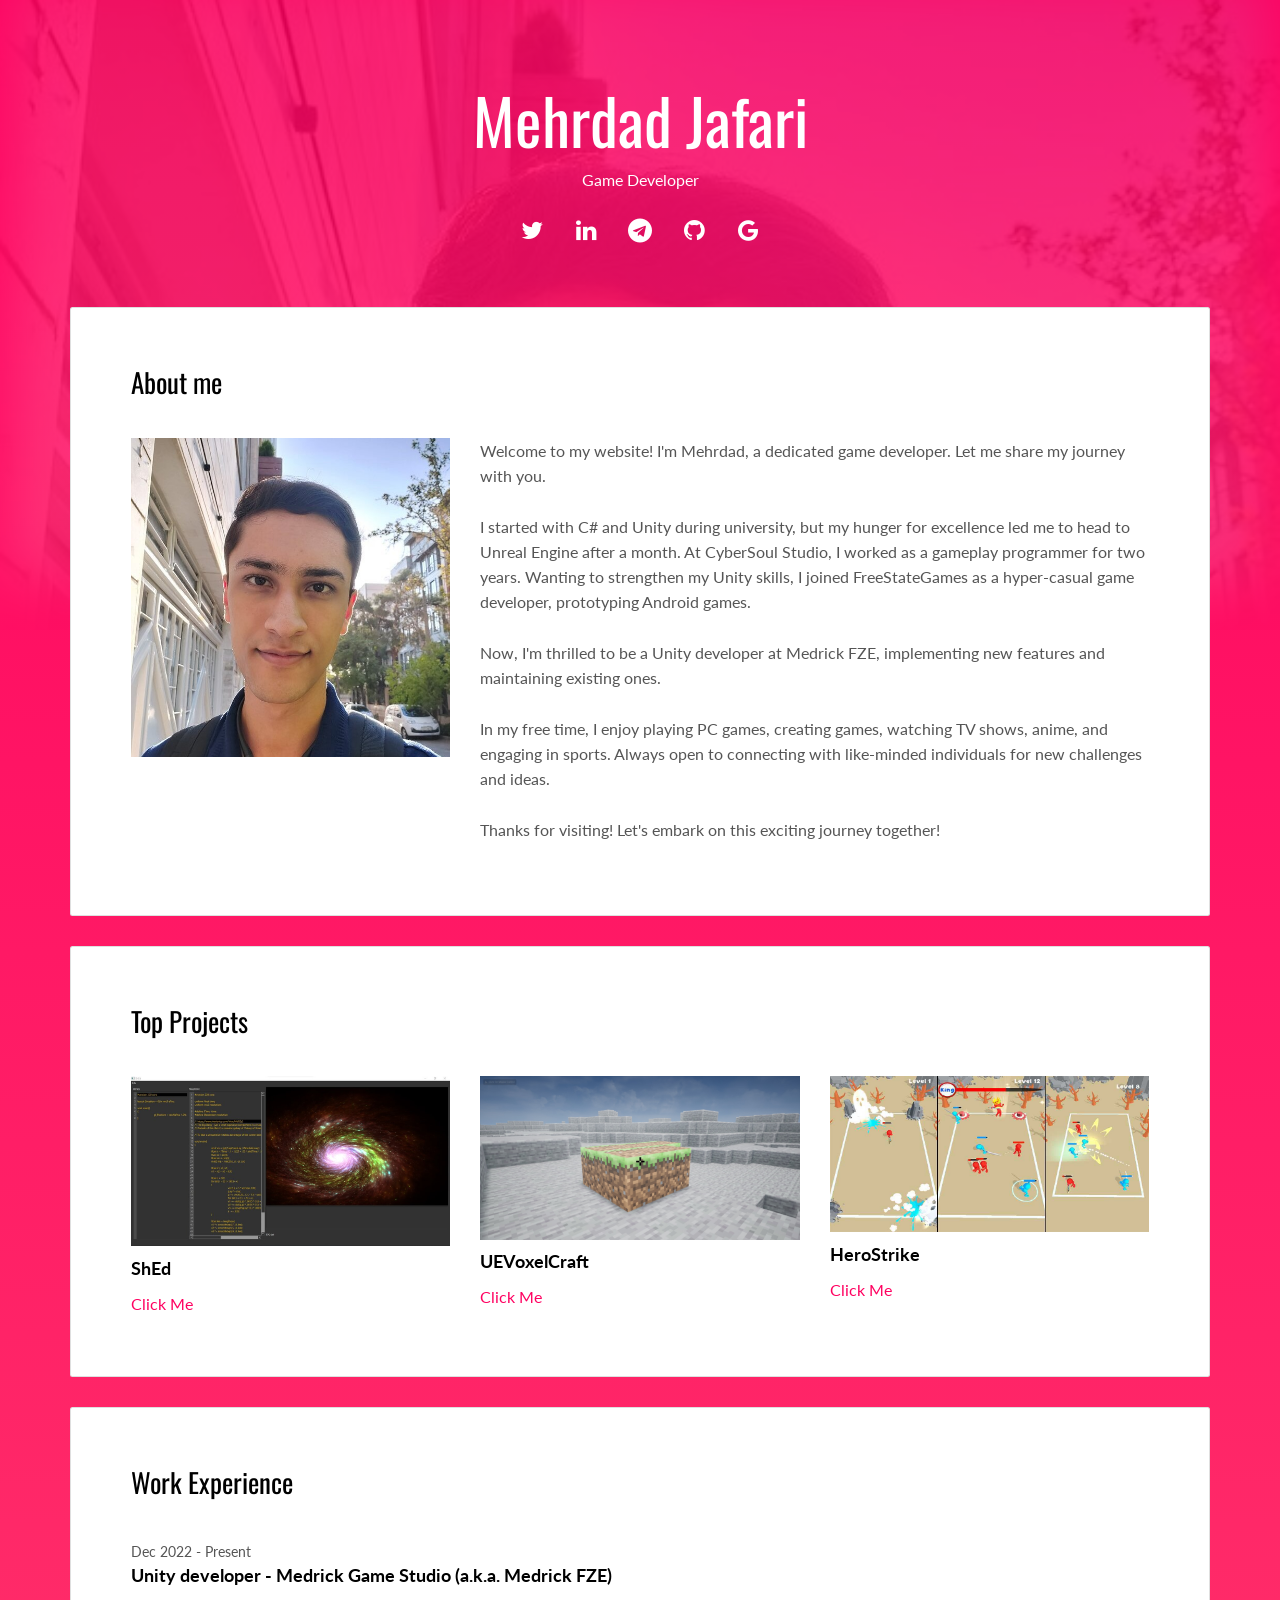
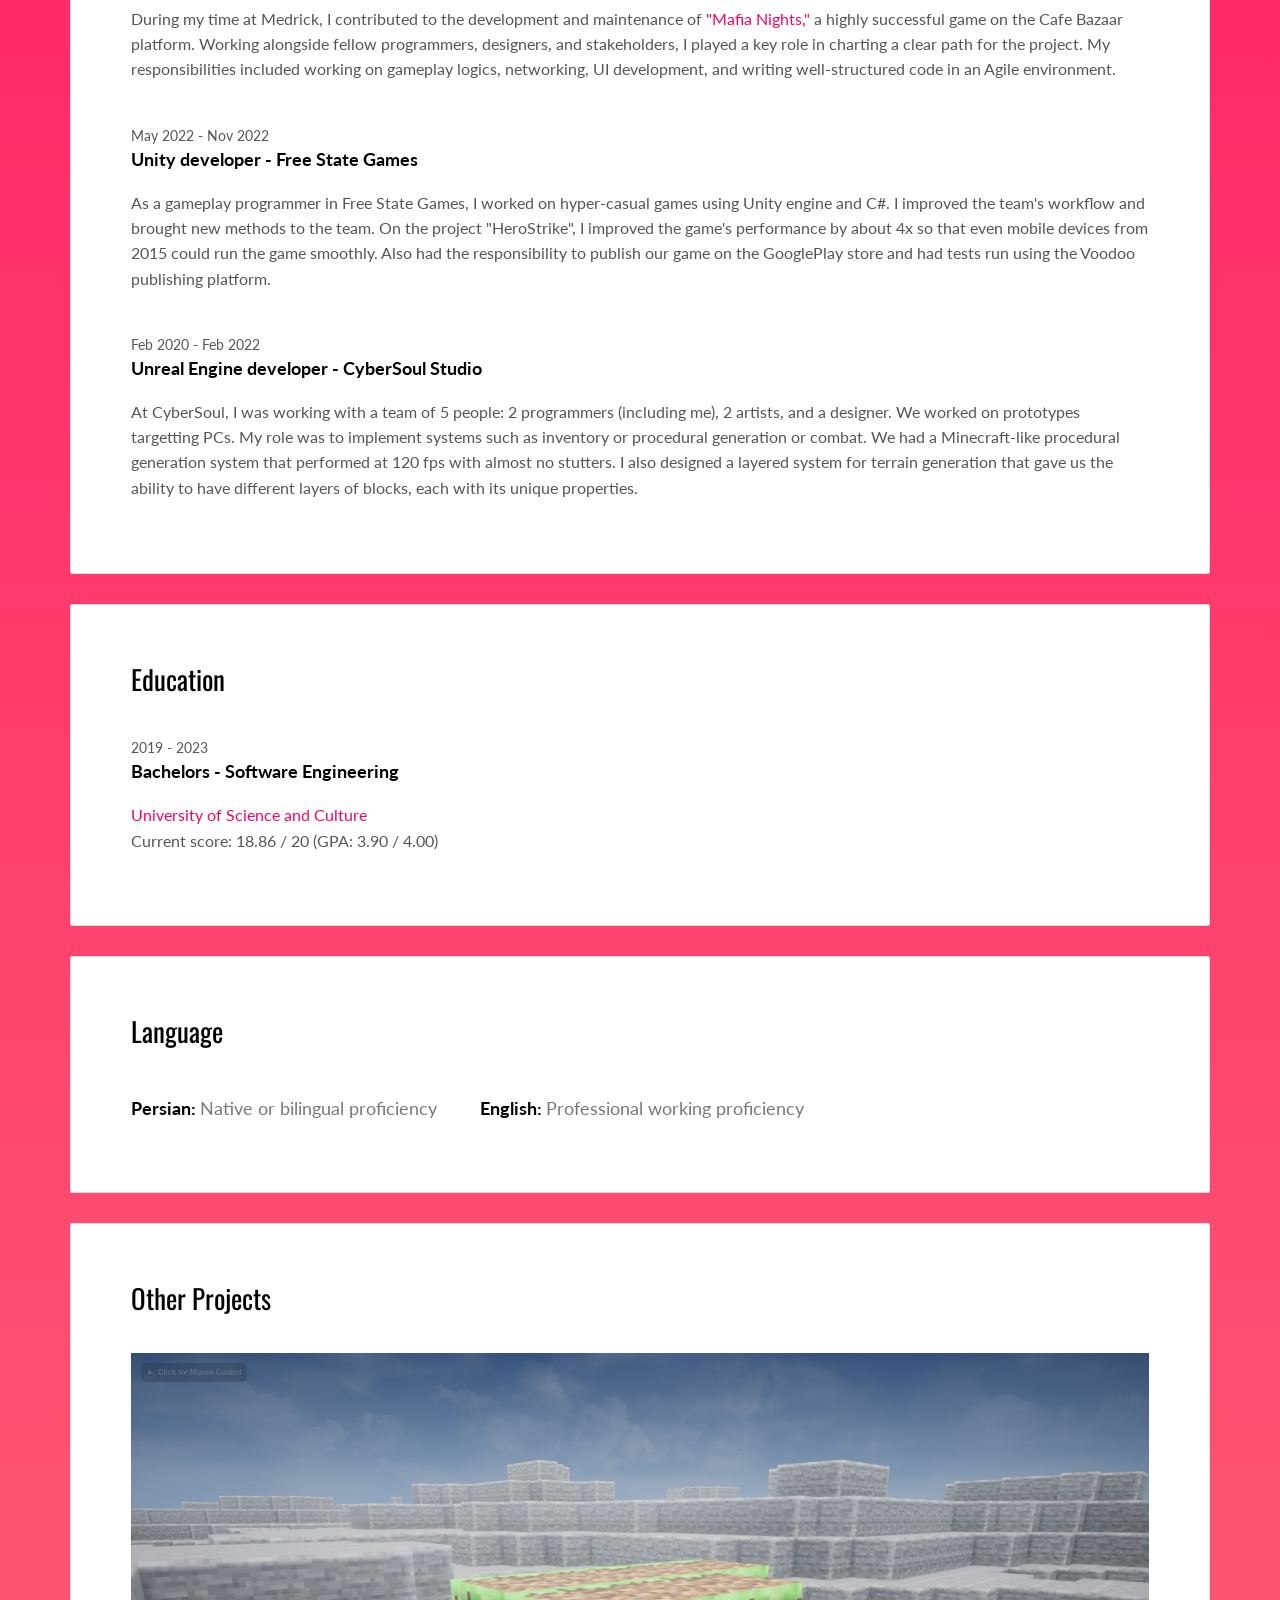
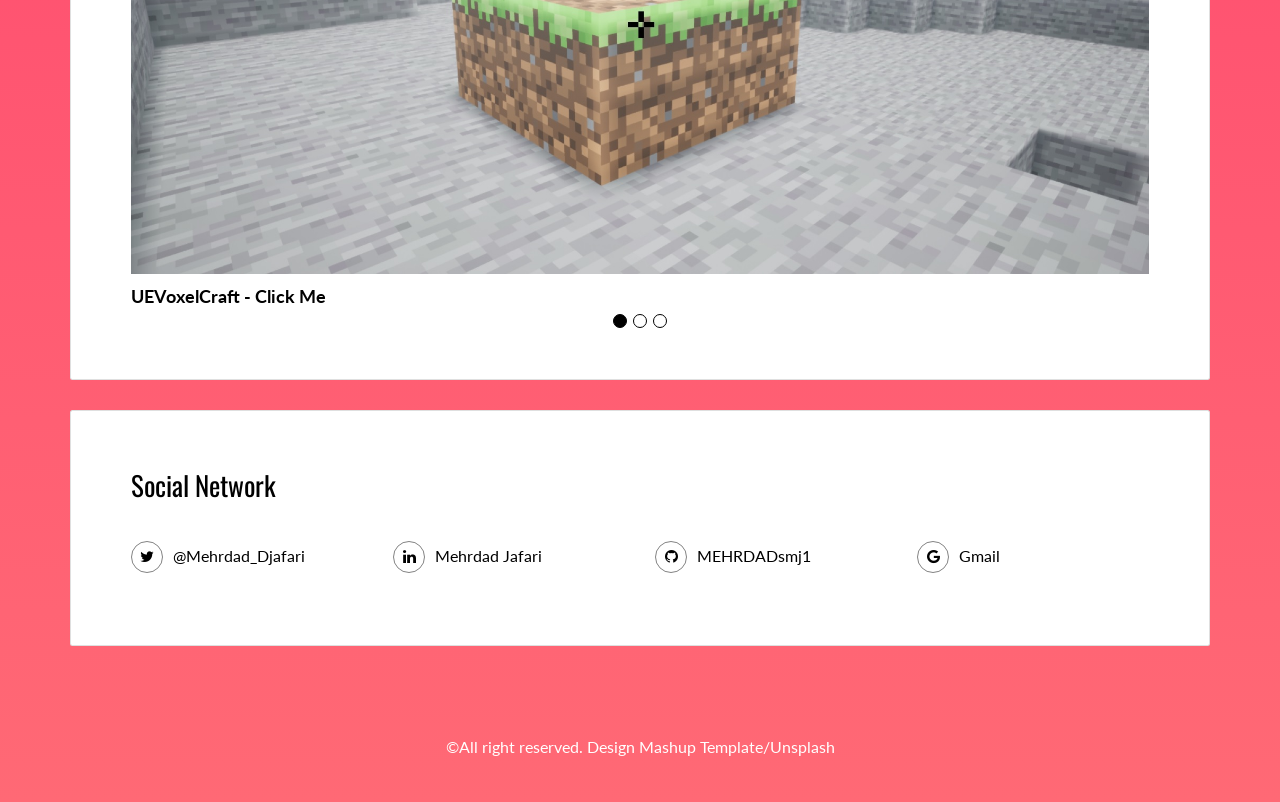
==== index.html @ f5da6419 "Update other projects" ====
<!DOCTYPE html>
<html lang="en">

<head>
  <meta charset="UTF-8">
  <meta content="IE=edge" http-equiv="X-UA-Compatible">
  <meta content="width=device-width,initial-scale=1" name="viewport">
  <meta content="description" name="description">
  <meta name="google" content="notranslate" />
  <meta content="Mashup templates have been developped by Orson.io team" name="author">

  <!-- Disable tap highlight on IE -->
  <meta name="msapplication-tap-highlight" content="no">

  <link rel="apple-touch-icon" sizes="180x180" href="./assets/apple-icon-180x180.png">
  <!-- <link href="./assets/favicon.ico" rel="icon"> -->

  <title>Main - Mehrdad Jafari</title>

  <link href="./main.d8e0d294.css" rel="stylesheet">
</head>

<body class="">

  <!-- Add your content of header -->
  <div class="background-color-layer" style="background-image: url('assets/images/Me.jpg')"></div>
  <main class="content-wrapper">
    <header class="white-text-container section-container">
      <div class="text-center">
        <h1>Mehrdad Jafari</h1>
        <p>Game Developer</p>
        <p>
          <a class="fa-icon fa-icon-2x" href="https://twitter.com/Mehrdad_Djafari" title="" target="_blank">
            <i class="fa fa-twitter"></i>
          </a>
          <a class="fa-icon fa-icon-2x" href="https://www.linkedin.com/in/mehrdad-jafari-developer/" title=""
            target="_blank">
            <i class="fa fa-linkedin"></i>
          </a>
          <a class="fa-icon fa-icon-2x" href="https://t.me/MEHRDADsmj1" title="" target="_blank">
            <i class="fa fa-telegram"></i>
          </a>
          <a class="fa-icon fa-icon-2x" href="https://github.com/MEHRDADsmj" title="" target="_blank">
            <i class="fa fa-github"></i>
          </a>
          <a class="fa-icon fa-icon-2x" href="mailto:jafari.mehrdad.2001@gmail.com" title="" target="_blank">
            <i class="fa fa-google"></i>
          </a>
        </p>
      </div>
    </header>



    <!-- Add your site or app content here -->

    <div class="container">
      <div class="row">
        <div class="col-xs-12">

          <div class="card">
            <div class="card-block">
              <h2>About me</h2>
              <div class="row">
                <div class="col-md-4">
                  <p><img src="./assets/images/Me.jpg" class="img-responsive" alt=""></p>
                </div>
                <div class="col-md-8">

                  <p>
                    Welcome to my website! I'm Mehrdad, a dedicated game developer. Let me share my journey with
                    you.<br><br>

                    I started with C# and Unity during university, but my hunger for excellence led me to head to Unreal
                    Engine after a month. At CyberSoul Studio, I worked as a gameplay programmer for two
                    years. Wanting to strengthen my Unity skills, I joined FreeStateGames as a hyper-casual game
                    developer, prototyping Android games.<br><br>

                    Now, I'm thrilled to be a Unity developer at Medrick FZE, implementing new features and maintaining
                    existing ones.<br><br>

                    In my free time, I enjoy playing PC games, creating games, watching TV shows, anime, and engaging in
                    sports. Always open to connecting with like-minded individuals for new challenges and ideas.<br><br>

                    Thanks for visiting! Let's embark on this exciting journey together!
                  </p>
                </div>
              </div>
            </div>
          </div>

          <div class="card">
            <div class="card-block">
              <h2>Top Projects</h2>
              <div class="row">
                <div class="col-md-4">
                  <img src="./assets/images/shed.jpg" class="img-responsive" alt="">
                  <h3 class="h5">ShEd</h3>
                  <a href="Pages/shed.html" target="_blank">Click Me</a>
                </div>
                <div class="col-md-4">
                  <img src="./assets/images/voxelcraft.jpg" class="img-responsive" alt="">
                  <h3 class="h5">UEVoxelCraft</h3>
                  <a href="Pages/voxelcraft.html" target="_blank">Click Me</a>
                </div>
                <div class="col-md-4">
                  <img src="./assets/images/hero strike.jpg" class="img-responsive" alt="">
                  <h3 class="h5">HeroStrike</h3>
                  <a href="Pages/herostrike.html" target="_blank">Click Me</a>
                </div>
              </div>
            </div>
          </div>

          <div class="card">
            <div class="card-block">
              <h2>Work Experience</h2>
              <div class="work-experience">
                <small class="date">Dec 2022 - Present</small>
                <h3 class="h5 date-title">Unity developer - <a
                    href="https://www.linkedin.com/company/%D9%85%D8%AF%D8%B1%DB%8C%DA%A9/about/"
                    target="_blank">Medrick Game Studio</a>
                  (a.k.a. <a href="https://www.linkedin.com/company/medrick-fze/about/" target="_blank">Medrick FZE</a>)
                </h3>

                <p>During my time at Medrick, I contributed to the development and maintenance of <a
                    href="https://cafebazaar.ir/app/com.filimo.mafia?l=en" target="_blank">"Mafia Nights,"</a> a
                  highly successful game on the Cafe Bazaar platform. Working alongside fellow programmers, designers,
                  and stakeholders, I played a key role in charting a clear path for the project. My responsibilities
                  included working on gameplay logics, networking, UI development, and writing well-structured code in
                  an Agile environment.
                </p>
              </div>

              <div class="work-experience">
                <small class="date">May 2022 - Nov 2022</small>
                <h3 class="h5 date-title">Unity developer - Free State Games</h3>

                <p>As a gameplay programmer in Free State Games, I worked on hyper-casual games using Unity engine and
                  C#. I improved the team's workflow
                  and brought new methods to the team. On the project "HeroStrike", I improved the game's performance by
                  about 4x so that even mobile devices
                  from 2015 could run the game smoothly. Also had the responsibility to publish our game on the
                  GooglePlay store and had tests run using the
                  Voodoo publishing platform.</p>
              </div>

              <div class="work-experience">
                <small class="date">Feb 2020 - Feb 2022</small>
                <h3 class="h5 date-title">Unreal Engine developer - CyberSoul Studio</h3>

                <p>At CyberSoul, I was working with a team of 5 people: 2 programmers (including me), 2 artists, and a
                  designer. We worked on prototypes targetting PCs.
                  My role was to implement systems such as inventory or procedural generation or combat. We had a
                  Minecraft-like procedural generation system that
                  performed at 120 fps with almost no stutters. I also designed a layered system for terrain generation
                  that gave us the ability to have different
                  layers of blocks, each with its unique properties.</p>
              </div>
            </div>
          </div>


          <div class="card">
            <div class="card-block">
              <h2>Education</h2>
              <div class="row">
                <div class="col-md-4">
                  <div class="education-experience">
                    <small class="date">2019 - 2023</small>
                    <h3 class="h5 date-title">Bachelors - Software Engineering</h3>
                    <p><a href="http://usc.ac.ir/en" target="_blank">University of Science and Culture</a><br>Current
                      score: 18.86 / 20 (GPA: 3.90 / 4.00)</p>
                  </div>
                </div>
              </div>
            </div>
          </div>

          <div class="card">
            <div class="card-block">
              <h2>Language</h2>
              <div class="row">
                <div class="col-md-4">
                  <div class="language-experience">
                    <h3 class="h5">Persian: <small> Native or bilingual proficiency</small></h3>
                  </div>
                </div>
                <div class="col-md-5">
                  <div class="language-experience">
                    <h3 class="h5">English: <small> Professional working proficiency</small></h3>
                  </div>
                </div>
              </div>
            </div>
          </div>

          <div class="card">
            <div class="card-block">
              <h2>Other Projects</h2>
              <div id="carousel-example-generic" class="carousel slide" data-ride="carousel">


                <!-- Wrapper for slides -->
                <div class="carousel-inner" role="listbox">
                  <div class="item active">
                    <img src="./assets/images/voxelcraft.jpg" class="img-responsive" alt="...">
                    <div class="carousel-caption">
                      <h3 class="h5"><a href="Pages/voxelcraft.html" target="_blank">UEVoxelCraft - Click Me</a></h3>
                    </div>
                  </div>

                  <div class="item">
                    <img src="./assets/images/shed.jpg" class="img-responsive" alt="...">
                    <div class="carousel-caption">
                      <h3 class="h5"><a href="Pages/shed.html" target="_blank">ShEd - Click Me</a></h3>
                    </div>
                  </div>

                  <div class="item">
                    <img src="./assets/images/Bounce.jpg" class="img-responsive" alt="...">
                    <div class="carousel-caption">
                      <h3 class="h5"><a
                          href="https://drive.google.com/file/d/1CkJ-rdijk919jtWR6wPJpFUI0IUco_CX/view?usp=sharing"
                          target="_blank">Bounce - Click Me</a></h3>
                    </div>
                  </div>
                </div>

                <!-- Indicators -->
                <ol class="carousel-indicators">
                  <li data-target="#carousel-example-generic" data-slide-to="0" class="active"></li>
                  <li data-target="#carousel-example-generic" data-slide-to="1"></li>
                  <li data-target="#carousel-example-generic" data-slide-to="2"></li>
                </ol>

              </div>
            </div>
          </div>

          <div class="card">
            <div class="card-block">
              <h2>Social Network</h2>
              <div class="row">
                <div class="col-md-3">
                  <p class="social-buttons"><a href="https://twitter.com/Mehrdad_Djafari" title="" target="_blank"><span
                        class="social-round-icon fa-icon"><i class="fa fa-twitter"></i></span>@Mehrdad_Djafari</a></p>
                </div>
                <div class="col-md-3">
                  <p class="social-buttons"><a href="https://www.linkedin.com/in/mehrdad-jafari-developer/" title=""
                      target="_blank"><span class="social-round-icon fa-icon"><i
                          class="fa fa-linkedin"></i></span>Mehrdad Jafari</a></p>
                </div>
                <div class="col-md-3">
                  <p class="social-buttons"><a href="https://github.com/MEHRDADsmj" title="" target="_blank"><span
                        class="social-round-icon fa-icon"><i class="fa fa-github"></i></span>MEHRDADsmj1</a></p>
                </div>
                <div class="col-md-3">
                  <p class="social-buttons"><a href="mailto:jafari.mehrdad.2001@gmail.com" title=""
                      target="_blank"><span class="social-round-icon fa-icon"><i
                          class="fa fa-google"></i></span>Gmail</a></p>
                </div>
              </div>
            </div>
          </div>

          <!-- <div class="card">
          <div class="card-block">
            <h2>Contact</h2>
            <form action="" class="reveal-content">
              <div class="form-group">
                <input type="email" class="form-control" id="email" placeholder="Email">
              </div>
              <div class="form-group">
                <input type="text" class="form-control" id="subject" placeholder="Subject">
              </div>
              <div class="form-group">
                <textarea class="form-control" rows="5" placeholder="Enter your message"></textarea>
              </div>
              <div class="form-group">
                <button type="submit" class=" btn btn-primary">Send message</button>
              </div> 
            </form>
          </div>
        </div> -->

        </div>
      </div>
    </div>

  </main>
  <footer class="footer-container white-text-container text-center">
    <div class="container">
      <div class="row">
        <div class="col-xs-12">
          <p><img src="./assets/images/mashup-icon.svg" alt=""></p>

          <p>©All right reserved. Design <a href="http://www.mashup-template.com/"
              title="Create website with free html template">Mashup Template</a>/<a href="https://unsplash.com/"
              title="Beautiful Free Images">Unsplash</a></p>
        </div>
      </div>
    </div>
  </footer>

  <script>
    document.addEventListener("DOMContentLoaded", function (event) {
      scrollRevelation('.card');
    });
  </script>
  <!-- Google Analytics: change UA-XXXXX-X to be your site's ID 

<script>
  (function (i, s, o, g, r, a, m) {
    i['GoogleAnalyticsObject'] = r; i[r] = i[r] || function () {
      (i[r].q = i[r].q || []).push(arguments)
    }, i[r].l = 1 * new Date(); a = s.createElement(o),
      m = s.getElementsByTagName(o)[0]; a.async = 1; a.src = g; m.parentNode.insertBefore(a, m)
  })(window, document, 'script', '//www.google-analytics.com/analytics.js', 'ga');
  ga('create', 'UA-XXXXX-X', 'auto');
  ga('send', 'pageview');
</script>

-->
  <script type="text/javascript" src="./main.bc58148c.js"></script>
</body>

</html>
---- main.d8e0d294.css ----
@import url(https://fonts.googleapis.com/css?family=Lato:400,700|Oswald);@import url(https://maxcdn.bootstrapcdn.com/font-awesome/4.7.0/css/font-awesome.min.css);/*!
 * Bootstrap v3.3.7 (http://getbootstrap.com)
 * Copyright 2011-2016 Twitter, Inc.
 * Licensed under MIT (https://github.com/twbs/bootstrap/blob/master/LICENSE)
 */
/*! normalize.css v3.0.3 | MIT License | github.com/necolas/normalize.css */html{font-family:sans-serif;-ms-text-size-adjust:100%;-webkit-text-size-adjust:100%}body{margin:0}article,aside,details,figcaption,figure,footer,header,hgroup,main,menu,nav,section,summary{display:block}audio,canvas,progress,video{display:inline-block;vertical-align:baseline}audio:not([controls]){display:none;height:0}[hidden],template{display:none}a{background-color:transparent}a:active,a:hover{outline:0}abbr[title]{border-bottom:1px dotted}b,strong{font-weight:700}dfn{font-style:italic}h1{font-size:2em;margin:.67em 0}mark{background:#ff0;color:#000}small{font-size:80%}sub,sup{font-size:75%;line-height:0;position:relative;vertical-align:baseline}sup{top:-.5em}sub{bottom:-.25em}img{border:0}svg:not(:root){overflow:hidden}figure{margin:1em 40px}hr{box-sizing:content-box;height:0}pre{overflow:auto}code,kbd,pre,samp{font-family:monospace,monospace;font-size:1em}button,input,optgroup,select,textarea{color:inherit;font:inherit;margin:0}button{overflow:visible}button,select{text-transform:none}button,html input[type=button],input[type=reset],input[type=submit]{-webkit-appearance:button;cursor:pointer}button[disabled],html input[disabled]{cursor:default}button::-moz-focus-inner,input::-moz-focus-inner{border:0;padding:0}input{line-height:normal}input[type=checkbox],input[type=radio]{box-sizing:border-box;padding:0}input[type=number]::-webkit-inner-spin-button,input[type=number]::-webkit-outer-spin-button{height:auto}input[type=search]{-webkit-appearance:textfield;box-sizing:content-box}input[type=search]::-webkit-search-cancel-button,input[type=search]::-webkit-search-decoration{-webkit-appearance:none}fieldset{border:1px solid silver;margin:0 2px;padding:.35em .625em .75em}textarea{overflow:auto}optgroup{font-weight:700}table{border-collapse:collapse;border-spacing:0}td,th{padding:0}

/*! Source: https://github.com/h5bp/html5-boilerplate/blob/master/src/css/main.css */@media print{*,:after,:before{background:transparent!important;color:#000!important;box-shadow:none!important;text-shadow:none!important}a,a:visited{text-decoration:underline}a[href]:after{content:" (" attr(href) ")"}abbr[title]:after{content:" (" attr(title) ")"}a[href^="#"]:after,a[href^="javascript:"]:after{content:""}blockquote,pre{border:1px solid #999;page-break-inside:avoid}thead{display:table-header-group}img,tr{page-break-inside:avoid}img{max-width:100%!important}h2,h3,p{orphans:3;widows:3}h2,h3{page-break-after:avoid}.navbar{display:none}.btn>.caret,.dropup>.btn>.caret{border-top-color:#000!important}.label{border:1px solid #000}.table{border-collapse:collapse!important}.table td,.table th{background-color:#fff!important}.table-bordered td,.table-bordered th{border:1px solid #ddd!important}}*,:after,:before{-webkit-box-sizing:border-box;-moz-box-sizing:border-box;box-sizing:border-box}html{font-size:10px;-webkit-tap-highlight-color:transparent}body{font-family:Lato,Helvetica,Arial,sans-serif;font-size:16px;line-height:1.58;color:#555;background-color:#fff}button,input,select,textarea{font-family:inherit;font-size:inherit;line-height:inherit}a{color:#ff0060;text-decoration:none}a:focus,a:hover{color:#b30043;text-decoration:underline}a:focus{outline:5px auto -webkit-focus-ring-color;outline-offset:-2px}figure{margin:0}img{vertical-align:middle}.img-responsive{display:block;max-width:100%;height:auto}.img-rounded{border-radius:6px}.img-thumbnail{padding:4px;line-height:1.58;background-color:#fff;border:1px solid #ddd;border-radius:4px;-webkit-transition:all .2s ease-in-out;-o-transition:all .2s ease-in-out;transition:all .2s ease-in-out;display:inline-block;max-width:100%;height:auto}.img-circle{border-radius:50%}hr{margin-top:25px;margin-bottom:25px;border:0;border-top:1px solid #eee}.sr-only{position:absolute;width:1px;height:1px;margin:-1px;padding:0;overflow:hidden;clip:rect(0,0,0,0);border:0}.sr-only-focusable:active,.sr-only-focusable:focus{position:static;width:auto;height:auto;margin:0;overflow:visible;clip:auto}[role=button]{cursor:pointer}.h1,.h2,.h3,.h4,.h5,.h6,h1,h2,h3,h4,h5,h6{font-family:Oswald,Helvetica,Arial,sans-serif;font-weight:400;line-height:1.1;color:#000}.h1 .small,.h1 small,.h2 .small,.h2 small,.h3 .small,.h3 small,.h4 .small,.h4 small,.h5 .small,.h5 small,.h6 .small,.h6 small,h1 .small,h1 small,h2 .small,h2 small,h3 .small,h3 small,h4 .small,h4 small,h5 .small,h5 small,h6 .small,h6 small{font-weight:400;line-height:1;color:#777}.h1,.h2,.h3,h1,h2,h3{margin-top:25px;margin-bottom:12.5px}.h1 .small,.h1 small,.h2 .small,.h2 small,.h3 .small,.h3 small,h1 .small,h1 small,h2 .small,h2 small,h3 .small,h3 small{font-size:65%}.h4,.h5,.h6,h4,h5,h6{margin-top:12.5px;margin-bottom:12.5px}.h4 .small,.h4 small,.h5 .small,.h5 small,.h6 .small,.h6 small,h4 .small,h4 small,h5 .small,h5 small,h6 .small,h6 small{font-size:75%}.h1,h1{font-size:63px}.h2,h2{font-size:27px}.h3,.h4,h3,h4{font-size:20px}.h5,h5{font-size:18px}.h6,h6{font-size:14px}p{margin:0 0 12.5px}.lead{margin-bottom:25px;font-size:18px;font-weight:300;line-height:1.4}@media (min-width:768px){.lead{font-size:24px}}.small,small{font-size:87%}.mark,mark{background-color:#fcf8e3;padding:.2em}.text-left{text-align:left}.text-right{text-align:right}.text-center{text-align:center}.text-justify{text-align:justify}.text-nowrap{white-space:nowrap}.text-lowercase{text-transform:lowercase}.initialism,.text-uppercase{text-transform:uppercase}.text-capitalize{text-transform:capitalize}.text-muted{color:#777}.text-primary{color:#ff0060}a.text-primary:focus,a.text-primary:hover{color:#cc004d}.text-success{color:#fff}a.text-success:focus,a.text-success:hover{color:#e6e6e6}.text-info{color:#31708f}a.text-info:focus,a.text-info:hover{color:#245269}.text-warning{color:#8a6d3b}a.text-warning:focus,a.text-warning:hover{color:#66512c}.text-danger{color:#fff}a.text-danger:focus,a.text-danger:hover{color:#e6e6e6}.bg-primary{color:#fff;background-color:#ff0060}a.bg-primary:focus,a.bg-primary:hover{background-color:#cc004d}.bg-success{background-color:#87e329}a.bg-success:focus,a.bg-success:hover{background-color:#6dc019}.bg-info{background-color:#d9edf7}a.bg-info:focus,a.bg-info:hover{background-color:#afd9ee}.bg-warning{background-color:#fcf8e3}a.bg-warning:focus,a.bg-warning:hover{background-color:#f7ecb5}.bg-danger{background-color:#ff2c74}a.bg-danger:focus,a.bg-danger:hover{background-color:#f80055}.page-header{padding-bottom:11.5px;margin:50px 0 25px;border-bottom:1px solid #eee}ol,ul{margin-top:0;margin-bottom:12.5px}ol ol,ol ul,ul ol,ul ul{margin-bottom:0}.list-inline,.list-unstyled{padding-left:0;list-style:none}.list-inline{margin-left:-5px}.list-inline>li{display:inline-block;padding-left:5px;padding-right:5px}dl{margin-top:0;margin-bottom:25px}dd,dt{line-height:1.58}dt{font-weight:700}dd{margin-left:0}.dl-horizontal dd:after,.dl-horizontal dd:before{content:" ";display:table}.dl-horizontal dd:after{clear:both}@media (min-width:768px){.dl-horizontal dt{float:left;width:160px;clear:left;text-align:right;overflow:hidden;text-overflow:ellipsis;white-space:nowrap}.dl-horizontal dd{margin-left:180px}}abbr[data-original-title],abbr[title]{cursor:help;border-bottom:1px dotted #777}.initialism{font-size:90%}blockquote{padding:12.5px 25px;margin:0 0 25px;font-size:20px;border-left:5px solid #eee}blockquote ol:last-child,blockquote p:last-child,blockquote ul:last-child{margin-bottom:0}blockquote .small,blockquote footer,blockquote small{display:block;font-size:80%;line-height:1.58;color:#777}blockquote .small:before,blockquote footer:before,blockquote small:before{content:"\2014   \A0"}.blockquote-reverse,blockquote.pull-right{padding-right:15px;padding-left:0;border-right:5px solid #eee;border-left:0;text-align:right}.blockquote-reverse .small:before,.blockquote-reverse footer:before,.blockquote-reverse small:before,blockquote.pull-right .small:before,blockquote.pull-right footer:before,blockquote.pull-right small:before{content:""}.blockquote-reverse .small:after,.blockquote-reverse footer:after,.blockquote-reverse small:after,blockquote.pull-right .small:after,blockquote.pull-right footer:after,blockquote.pull-right small:after{content:"\A0   \2014"}address{margin-bottom:25px;font-style:normal;line-height:1.58}code,kbd,pre,samp{font-family:Menlo,Monaco,Consolas,Courier New,monospace}code{color:#c7254e;background-color:#f9f2f4;border-radius:4px}code,kbd{padding:2px 4px;font-size:90%}kbd{color:#fff;background-color:#333;border-radius:3px;box-shadow:inset 0 -1px 0 rgba(0,0,0,.25)}kbd kbd{padding:0;font-size:100%;font-weight:700;box-shadow:none}pre{display:block;padding:12px;margin:0 0 12.5px;font-size:15px;line-height:1.58;word-break:break-all;word-wrap:break-word;color:#333;background-color:#f5f5f5;border:1px solid #ccc;border-radius:4px}pre code{padding:0;font-size:inherit;color:inherit;white-space:pre-wrap;background-color:transparent;border-radius:0}.pre-scrollable{max-height:340px;overflow-y:scroll}.container{margin-right:auto;margin-left:auto;padding-left:15px;padding-right:15px}.container:after,.container:before{content:" ";display:table}.container:after{clear:both}@media (min-width:768px){.container{width:750px}}@media (min-width:992px){.container{width:970px}}@media (min-width:1200px){.container{width:1170px}}.container-fluid{margin-right:auto;margin-left:auto;padding-left:15px;padding-right:15px}.container-fluid:after,.container-fluid:before{content:" ";display:table}.container-fluid:after{clear:both}.row{margin-left:-15px;margin-right:-15px}.row:after,.row:before{content:" ";display:table}.row:after{clear:both}.col-lg-1,.col-lg-2,.col-lg-3,.col-lg-4,.col-lg-5,.col-lg-6,.col-lg-7,.col-lg-8,.col-lg-9,.col-lg-10,.col-lg-11,.col-lg-12,.col-md-1,.col-md-2,.col-md-3,.col-md-4,.col-md-5,.col-md-6,.col-md-7,.col-md-8,.col-md-9,.col-md-10,.col-md-11,.col-md-12,.col-sm-1,.col-sm-2,.col-sm-3,.col-sm-4,.col-sm-5,.col-sm-6,.col-sm-7,.col-sm-8,.col-sm-9,.col-sm-10,.col-sm-11,.col-sm-12,.col-xs-1,.col-xs-2,.col-xs-3,.col-xs-4,.col-xs-5,.col-xs-6,.col-xs-7,.col-xs-8,.col-xs-9,.col-xs-10,.col-xs-11,.col-xs-12{position:relative;min-height:1px;padding-left:15px;padding-right:15px}.col-xs-1,.col-xs-2,.col-xs-3,.col-xs-4,.col-xs-5,.col-xs-6,.col-xs-7,.col-xs-8,.col-xs-9,.col-xs-10,.col-xs-11,.col-xs-12{float:left}.col-xs-1{width:8.33333%}.col-xs-2{width:16.66667%}.col-xs-3{width:25%}.col-xs-4{width:33.33333%}.col-xs-5{width:41.66667%}.col-xs-6{width:50%}.col-xs-7{width:58.33333%}.col-xs-8{width:66.66667%}.col-xs-9{width:75%}.col-xs-10{width:83.33333%}.col-xs-11{width:91.66667%}.col-xs-12{width:100%}.col-xs-pull-0{right:auto}.col-xs-pull-1{right:8.33333%}.col-xs-pull-2{right:16.66667%}.col-xs-pull-3{right:25%}.col-xs-pull-4{right:33.33333%}.col-xs-pull-5{right:41.66667%}.col-xs-pull-6{right:50%}.col-xs-pull-7{right:58.33333%}.col-xs-pull-8{right:66.66667%}.col-xs-pull-9{right:75%}.col-xs-pull-10{right:83.33333%}.col-xs-pull-11{right:91.66667%}.col-xs-pull-12{right:100%}.col-xs-push-0{left:auto}.col-xs-push-1{left:8.33333%}.col-xs-push-2{left:16.66667%}.col-xs-push-3{left:25%}.col-xs-push-4{left:33.33333%}.col-xs-push-5{left:41.66667%}.col-xs-push-6{left:50%}.col-xs-push-7{left:58.33333%}.col-xs-push-8{left:66.66667%}.col-xs-push-9{left:75%}.col-xs-push-10{left:83.33333%}.col-xs-push-11{left:91.66667%}.col-xs-push-12{left:100%}.col-xs-offset-0{margin-left:0}.col-xs-offset-1{margin-left:8.33333%}.col-xs-offset-2{margin-left:16.66667%}.col-xs-offset-3{margin-left:25%}.col-xs-offset-4{margin-left:33.33333%}.col-xs-offset-5{margin-left:41.66667%}.col-xs-offset-6{margin-left:50%}.col-xs-offset-7{margin-left:58.33333%}.col-xs-offset-8{margin-left:66.66667%}.col-xs-offset-9{margin-left:75%}.col-xs-offset-10{margin-left:83.33333%}.col-xs-offset-11{margin-left:91.66667%}.col-xs-offset-12{margin-left:100%}@media (min-width:768px){.col-sm-1,.col-sm-2,.col-sm-3,.col-sm-4,.col-sm-5,.col-sm-6,.col-sm-7,.col-sm-8,.col-sm-9,.col-sm-10,.col-sm-11,.col-sm-12{float:left}.col-sm-1{width:8.33333%}.col-sm-2{width:16.66667%}.col-sm-3{width:25%}.col-sm-4{width:33.33333%}.col-sm-5{width:41.66667%}.col-sm-6{width:50%}.col-sm-7{width:58.33333%}.col-sm-8{width:66.66667%}.col-sm-9{width:75%}.col-sm-10{width:83.33333%}.col-sm-11{width:91.66667%}.col-sm-12{width:100%}.col-sm-pull-0{right:auto}.col-sm-pull-1{right:8.33333%}.col-sm-pull-2{right:16.66667%}.col-sm-pull-3{right:25%}.col-sm-pull-4{right:33.33333%}.col-sm-pull-5{right:41.66667%}.col-sm-pull-6{right:50%}.col-sm-pull-7{right:58.33333%}.col-sm-pull-8{right:66.66667%}.col-sm-pull-9{right:75%}.col-sm-pull-10{right:83.33333%}.col-sm-pull-11{right:91.66667%}.col-sm-pull-12{right:100%}.col-sm-push-0{left:auto}.col-sm-push-1{left:8.33333%}.col-sm-push-2{left:16.66667%}.col-sm-push-3{left:25%}.col-sm-push-4{left:33.33333%}.col-sm-push-5{left:41.66667%}.col-sm-push-6{left:50%}.col-sm-push-7{left:58.33333%}.col-sm-push-8{left:66.66667%}.col-sm-push-9{left:75%}.col-sm-push-10{left:83.33333%}.col-sm-push-11{left:91.66667%}.col-sm-push-12{left:100%}.col-sm-offset-0{margin-left:0}.col-sm-offset-1{margin-left:8.33333%}.col-sm-offset-2{margin-left:16.66667%}.col-sm-offset-3{margin-left:25%}.col-sm-offset-4{margin-left:33.33333%}.col-sm-offset-5{margin-left:41.66667%}.col-sm-offset-6{margin-left:50%}.col-sm-offset-7{margin-left:58.33333%}.col-sm-offset-8{margin-left:66.66667%}.col-sm-offset-9{margin-left:75%}.col-sm-offset-10{margin-left:83.33333%}.col-sm-offset-11{margin-left:91.66667%}.col-sm-offset-12{margin-left:100%}}@media (min-width:992px){.col-md-1,.col-md-2,.col-md-3,.col-md-4,.col-md-5,.col-md-6,.col-md-7,.col-md-8,.col-md-9,.col-md-10,.col-md-11,.col-md-12{float:left}.col-md-1{width:8.33333%}.col-md-2{width:16.66667%}.col-md-3{width:25%}.col-md-4{width:33.33333%}.col-md-5{width:41.66667%}.col-md-6{width:50%}.col-md-7{width:58.33333%}.col-md-8{width:66.66667%}.col-md-9{width:75%}.col-md-10{width:83.33333%}.col-md-11{width:91.66667%}.col-md-12{width:100%}.col-md-pull-0{right:auto}.col-md-pull-1{right:8.33333%}.col-md-pull-2{right:16.66667%}.col-md-pull-3{right:25%}.col-md-pull-4{right:33.33333%}.col-md-pull-5{right:41.66667%}.col-md-pull-6{right:50%}.col-md-pull-7{right:58.33333%}.col-md-pull-8{right:66.66667%}.col-md-pull-9{right:75%}.col-md-pull-10{right:83.33333%}.col-md-pull-11{right:91.66667%}.col-md-pull-12{right:100%}.col-md-push-0{left:auto}.col-md-push-1{left:8.33333%}.col-md-push-2{left:16.66667%}.col-md-push-3{left:25%}.col-md-push-4{left:33.33333%}.col-md-push-5{left:41.66667%}.col-md-push-6{left:50%}.col-md-push-7{left:58.33333%}.col-md-push-8{left:66.66667%}.col-md-push-9{left:75%}.col-md-push-10{left:83.33333%}.col-md-push-11{left:91.66667%}.col-md-push-12{left:100%}.col-md-offset-0{margin-left:0}.col-md-offset-1{margin-left:8.33333%}.col-md-offset-2{margin-left:16.66667%}.col-md-offset-3{margin-left:25%}.col-md-offset-4{margin-left:33.33333%}.col-md-offset-5{margin-left:41.66667%}.col-md-offset-6{margin-left:50%}.col-md-offset-7{margin-left:58.33333%}.col-md-offset-8{margin-left:66.66667%}.col-md-offset-9{margin-left:75%}.col-md-offset-10{margin-left:83.33333%}.col-md-offset-11{margin-left:91.66667%}.col-md-offset-12{margin-left:100%}}@media (min-width:1200px){.col-lg-1,.col-lg-2,.col-lg-3,.col-lg-4,.col-lg-5,.col-lg-6,.col-lg-7,.col-lg-8,.col-lg-9,.col-lg-10,.col-lg-11,.col-lg-12{float:left}.col-lg-1{width:8.33333%}.col-lg-2{width:16.66667%}.col-lg-3{width:25%}.col-lg-4{width:33.33333%}.col-lg-5{width:41.66667%}.col-lg-6{width:50%}.col-lg-7{width:58.33333%}.col-lg-8{width:66.66667%}.col-lg-9{width:75%}.col-lg-10{width:83.33333%}.col-lg-11{width:91.66667%}.col-lg-12{width:100%}.col-lg-pull-0{right:auto}.col-lg-pull-1{right:8.33333%}.col-lg-pull-2{right:16.66667%}.col-lg-pull-3{right:25%}.col-lg-pull-4{right:33.33333%}.col-lg-pull-5{right:41.66667%}.col-lg-pull-6{right:50%}.col-lg-pull-7{right:58.33333%}.col-lg-pull-8{right:66.66667%}.col-lg-pull-9{right:75%}.col-lg-pull-10{right:83.33333%}.col-lg-pull-11{right:91.66667%}.col-lg-pull-12{right:100%}.col-lg-push-0{left:auto}.col-lg-push-1{left:8.33333%}.col-lg-push-2{left:16.66667%}.col-lg-push-3{left:25%}.col-lg-push-4{left:33.33333%}.col-lg-push-5{left:41.66667%}.col-lg-push-6{left:50%}.col-lg-push-7{left:58.33333%}.col-lg-push-8{left:66.66667%}.col-lg-push-9{left:75%}.col-lg-push-10{left:83.33333%}.col-lg-push-11{left:91.66667%}.col-lg-push-12{left:100%}.col-lg-offset-0{margin-left:0}.col-lg-offset-1{margin-left:8.33333%}.col-lg-offset-2{margin-left:16.66667%}.col-lg-offset-3{margin-left:25%}.col-lg-offset-4{margin-left:33.33333%}.col-lg-offset-5{margin-left:41.66667%}.col-lg-offset-6{margin-left:50%}.col-lg-offset-7{margin-left:58.33333%}.col-lg-offset-8{margin-left:66.66667%}.col-lg-offset-9{margin-left:75%}.col-lg-offset-10{margin-left:83.33333%}.col-lg-offset-11{margin-left:91.66667%}.col-lg-offset-12{margin-left:100%}}table{background-color:transparent}caption{padding-top:8px;padding-bottom:8px;color:#777}caption,th{text-align:left}.table{width:100%;max-width:100%;margin-bottom:25px}.table>tbody>tr>td,.table>tbody>tr>th,.table>tfoot>tr>td,.table>tfoot>tr>th,.table>thead>tr>td,.table>thead>tr>th{padding:8px;line-height:1.58;vertical-align:top;border-top:1px solid #ddd}.table>thead>tr>th{vertical-align:bottom;border-bottom:2px solid #ddd}.table>caption+thead>tr:first-child>td,.table>caption+thead>tr:first-child>th,.table>colgroup+thead>tr:first-child>td,.table>colgroup+thead>tr:first-child>th,.table>thead:first-child>tr:first-child>td,.table>thead:first-child>tr:first-child>th{border-top:0}.table>tbody+tbody{border-top:2px solid #ddd}.table .table{background-color:#fff}.table-condensed>tbody>tr>td,.table-condensed>tbody>tr>th,.table-condensed>tfoot>tr>td,.table-condensed>tfoot>tr>th,.table-condensed>thead>tr>td,.table-condensed>thead>tr>th{padding:5px}.table-bordered,.table-bordered>tbody>tr>td,.table-bordered>tbody>tr>th,.table-bordered>tfoot>tr>td,.table-bordered>tfoot>tr>th,.table-bordered>thead>tr>td,.table-bordered>thead>tr>th{border:1px solid #ddd}.table-bordered>thead>tr>td,.table-bordered>thead>tr>th{border-bottom-width:2px}.table-striped>tbody>tr:nth-of-type(odd){background-color:#f9f9f9}.table-hover>tbody>tr:hover{background-color:#f5f5f5}table col[class*=col-]{position:static;float:none;display:table-column}table td[class*=col-],table th[class*=col-]{position:static;float:none;display:table-cell}.table>tbody>tr.active>td,.table>tbody>tr.active>th,.table>tbody>tr>td.active,.table>tbody>tr>th.active,.table>tfoot>tr.active>td,.table>tfoot>tr.active>th,.table>tfoot>tr>td.active,.table>tfoot>tr>th.active,.table>thead>tr.active>td,.table>thead>tr.active>th,.table>thead>tr>td.active,.table>thead>tr>th.active{background-color:#f5f5f5}.table-hover>tbody>tr.active:hover>td,.table-hover>tbody>tr.active:hover>th,.table-hover>tbody>tr:hover>.active,.table-hover>tbody>tr>td.active:hover,.table-hover>tbody>tr>th.active:hover{background-color:#e8e8e8}.table>tbody>tr.success>td,.table>tbody>tr.success>th,.table>tbody>tr>td.success,.table>tbody>tr>th.success,.table>tfoot>tr.success>td,.table>tfoot>tr.success>th,.table>tfoot>tr>td.success,.table>tfoot>tr>th.success,.table>thead>tr.success>td,.table>thead>tr.success>th,.table>thead>tr>td.success,.table>thead>tr>th.success{background-color:#87e329}.table-hover>tbody>tr.success:hover>td,.table-hover>tbody>tr.success:hover>th,.table-hover>tbody>tr:hover>.success,.table-hover>tbody>tr>td.success:hover,.table-hover>tbody>tr>th.success:hover{background-color:#7ad61c}.table>tbody>tr.info>td,.table>tbody>tr.info>th,.table>tbody>tr>td.info,.table>tbody>tr>th.info,.table>tfoot>tr.info>td,.table>tfoot>tr.info>th,.table>tfoot>tr>td.info,.table>tfoot>tr>th.info,.table>thead>tr.info>td,.table>thead>tr.info>th,.table>thead>tr>td.info,.table>thead>tr>th.info{background-color:#d9edf7}.table-hover>tbody>tr.info:hover>td,.table-hover>tbody>tr.info:hover>th,.table-hover>tbody>tr:hover>.info,.table-hover>tbody>tr>td.info:hover,.table-hover>tbody>tr>th.info:hover{background-color:#c4e3f3}.table>tbody>tr.warning>td,.table>tbody>tr.warning>th,.table>tbody>tr>td.warning,.table>tbody>tr>th.warning,.table>tfoot>tr.warning>td,.table>tfoot>tr.warning>th,.table>tfoot>tr>td.warning,.table>tfoot>tr>th.warning,.table>thead>tr.warning>td,.table>thead>tr.warning>th,.table>thead>tr>td.warning,.table>thead>tr>th.warning{background-color:#fcf8e3}.table-hover>tbody>tr.warning:hover>td,.table-hover>tbody>tr.warning:hover>th,.table-hover>tbody>tr:hover>.warning,.table-hover>tbody>tr>td.warning:hover,.table-hover>tbody>tr>th.warning:hover{background-color:#faf2cc}.table>tbody>tr.danger>td,.table>tbody>tr.danger>th,.table>tbody>tr>td.danger,.table>tbody>tr>th.danger,.table>tfoot>tr.danger>td,.table>tfoot>tr.danger>th,.table>tfoot>tr>td.danger,.table>tfoot>tr>th.danger,.table>thead>tr.danger>td,.table>thead>tr.danger>th,.table>thead>tr>td.danger,.table>thead>tr>th.danger{background-color:#ff2c74}.table-hover>tbody>tr.danger:hover>td,.table-hover>tbody>tr.danger:hover>th,.table-hover>tbody>tr:hover>.danger,.table-hover>tbody>tr>td.danger:hover,.table-hover>tbody>tr>th.danger:hover{background-color:#ff1363}.table-responsive{overflow-x:auto;min-height:.01%}@media screen and (max-width:767px){.table-responsive{width:100%;margin-bottom:18.75px;overflow-y:hidden;-ms-overflow-style:-ms-autohiding-scrollbar;border:1px solid #ddd}.table-responsive>.table{margin-bottom:0}.table-responsive>.table>tbody>tr>td,.table-responsive>.table>tbody>tr>th,.table-responsive>.table>tfoot>tr>td,.table-responsive>.table>tfoot>tr>th,.table-responsive>.table>thead>tr>td,.table-responsive>.table>thead>tr>th{white-space:nowrap}.table-responsive>.table-bordered{border:0}.table-responsive>.table-bordered>tbody>tr>td:first-child,.table-responsive>.table-bordered>tbody>tr>th:first-child,.table-responsive>.table-bordered>tfoot>tr>td:first-child,.table-responsive>.table-bordered>tfoot>tr>th:first-child,.table-responsive>.table-bordered>thead>tr>td:first-child,.table-responsive>.table-bordered>thead>tr>th:first-child{border-left:0}.table-responsive>.table-bordered>tbody>tr>td:last-child,.table-responsive>.table-bordered>tbody>tr>th:last-child,.table-responsive>.table-bordered>tfoot>tr>td:last-child,.table-responsive>.table-bordered>tfoot>tr>th:last-child,.table-responsive>.table-bordered>thead>tr>td:last-child,.table-responsive>.table-bordered>thead>tr>th:last-child{border-right:0}.table-responsive>.table-bordered>tbody>tr:last-child>td,.table-responsive>.table-bordered>tbody>tr:last-child>th,.table-responsive>.table-bordered>tfoot>tr:last-child>td,.table-responsive>.table-bordered>tfoot>tr:last-child>th{border-bottom:0}}fieldset{margin:0;min-width:0}fieldset,legend{padding:0;border:0}legend{display:block;width:100%;margin-bottom:25px;font-size:24px;line-height:inherit;color:#333;border-bottom:1px solid #e5e5e5}label{display:inline-block;max-width:100%;margin-bottom:5px;font-weight:700}input[type=search]{-webkit-box-sizing:border-box;-moz-box-sizing:border-box;box-sizing:border-box}input[type=checkbox],input[type=radio]{margin:4px 0 0;margin-top:1px\9;line-height:normal}input[type=file]{display:block}input[type=range]{display:block;width:100%}select[multiple],select[size]{height:auto}input[type=checkbox]:focus,input[type=file]:focus,input[type=radio]:focus{outline:5px auto -webkit-focus-ring-color;outline-offset:-2px}output{padding-top:9px}.form-control,output{display:block;font-size:16px;line-height:1.58;color:#555}.form-control{width:100%;height:43px;padding:8px 16px;background-color:#eee;background-image:none;border:1px solid transparent;border-radius:4px;-webkit-box-shadow:inset 0 1px 1px rgba(0,0,0,.075);box-shadow:inset 0 1px 1px rgba(0,0,0,.075);-webkit-transition:border-color .15s ease-in-out,box-shadow .15s ease-in-out;-o-transition:border-color ease-in-out .15s,box-shadow ease-in-out .15s;transition:border-color .15s ease-in-out,box-shadow .15s ease-in-out}.form-control:focus{border-color:#66afe9;-webkit-box-shadow:inset 0 1px 1px rgba(0,0,0,.075),0 0 8px rgba(102,175,233,.6);box-shadow:inset 0 1px 1px rgba(0,0,0,.075),0 0 8px rgba(102,175,233,.6)}.form-control::-moz-placeholder{color:#999;opacity:1}.form-control:-ms-input-placeholder{color:#999}.form-control::-webkit-input-placeholder{color:#999}.form-control::-ms-expand{border:0;background-color:transparent}.form-control[disabled],.form-control[readonly],fieldset[disabled] .form-control{background-color:#eee;opacity:1}.form-control[disabled],fieldset[disabled] .form-control{cursor:not-allowed}textarea.form-control{height:auto}input[type=search]{-webkit-appearance:none}@media screen and (-webkit-min-device-pixel-ratio:0){input[type=date].form-control,input[type=datetime-local].form-control,input[type=month].form-control,input[type=time].form-control{line-height:43px}.input-group-sm>.input-group-btn>input[type=date].btn,.input-group-sm>.input-group-btn>input[type=datetime-local].btn,.input-group-sm>.input-group-btn>input[type=month].btn,.input-group-sm>.input-group-btn>input[type=time].btn,.input-group-sm>input[type=date].form-control,.input-group-sm>input[type=date].input-group-addon,.input-group-sm>input[type=datetime-local].form-control,.input-group-sm>input[type=datetime-local].input-group-addon,.input-group-sm>input[type=month].form-control,.input-group-sm>input[type=month].input-group-addon,.input-group-sm>input[type=time].form-control,.input-group-sm>input[type=time].input-group-addon,.input-group-sm input[type=date],.input-group-sm input[type=datetime-local],.input-group-sm input[type=month],.input-group-sm input[type=time],input[type=date].input-sm,input[type=datetime-local].input-sm,input[type=month].input-sm,input[type=time].input-sm{line-height:35px}.input-group-lg>.input-group-btn>input[type=date].btn,.input-group-lg>.input-group-btn>input[type=datetime-local].btn,.input-group-lg>.input-group-btn>input[type=month].btn,.input-group-lg>.input-group-btn>input[type=time].btn,.input-group-lg>input[type=date].form-control,.input-group-lg>input[type=date].input-group-addon,.input-group-lg>input[type=datetime-local].form-control,.input-group-lg>input[type=datetime-local].input-group-addon,.input-group-lg>input[type=month].form-control,.input-group-lg>input[type=month].input-group-addon,.input-group-lg>input[type=time].form-control,.input-group-lg>input[type=time].input-group-addon,.input-group-lg input[type=date],.input-group-lg input[type=datetime-local],.input-group-lg input[type=month],.input-group-lg input[type=time],input[type=date].input-lg,input[type=datetime-local].input-lg,input[type=month].input-lg,input[type=time].input-lg{line-height:53px}}.form-group{margin-bottom:15px}.checkbox,.radio{position:relative;display:block;margin-top:10px;margin-bottom:10px}.checkbox label,.radio label{min-height:25px;padding-left:20px;margin-bottom:0;font-weight:400;cursor:pointer}.checkbox-inline input[type=checkbox],.checkbox input[type=checkbox],.radio-inline input[type=radio],.radio input[type=radio]{position:absolute;margin-left:-20px;margin-top:4px\9}.checkbox+.checkbox,.radio+.radio{margin-top:-5px}.checkbox-inline,.radio-inline{position:relative;display:inline-block;padding-left:20px;margin-bottom:0;vertical-align:middle;font-weight:400;cursor:pointer}.checkbox-inline+.checkbox-inline,.radio-inline+.radio-inline{margin-top:0;margin-left:10px}.checkbox-inline.disabled,.checkbox.disabled label,.radio-inline.disabled,.radio.disabled label,fieldset[disabled] .checkbox-inline,fieldset[disabled] .checkbox label,fieldset[disabled] .radio-inline,fieldset[disabled] .radio label,fieldset[disabled] input[type=checkbox],fieldset[disabled] input[type=radio],input[type=checkbox].disabled,input[type=checkbox][disabled],input[type=radio].disabled,input[type=radio][disabled]{cursor:not-allowed}.form-control-static{padding-top:9px;padding-bottom:9px;margin-bottom:0;min-height:41px}.form-control-static.input-lg,.form-control-static.input-sm,.input-group-lg>.form-control-static.form-control,.input-group-lg>.form-control-static.input-group-addon,.input-group-lg>.input-group-btn>.form-control-static.btn,.input-group-sm>.form-control-static.form-control,.input-group-sm>.form-control-static.input-group-addon,.input-group-sm>.input-group-btn>.form-control-static.btn{padding-left:0;padding-right:0}.input-group-sm>.form-control,.input-group-sm>.input-group-addon,.input-group-sm>.input-group-btn>.btn,.input-sm{height:35px;padding:6px 12px;font-size:14px;line-height:1.5;border-radius:3px}.input-group-sm>.input-group-btn>select.btn,.input-group-sm>select.form-control,.input-group-sm>select.input-group-addon,select.input-sm{height:35px;line-height:35px}.input-group-sm>.input-group-btn>select[multiple].btn,.input-group-sm>.input-group-btn>textarea.btn,.input-group-sm>select[multiple].form-control,.input-group-sm>select[multiple].input-group-addon,.input-group-sm>textarea.form-control,.input-group-sm>textarea.input-group-addon,select[multiple].input-sm,textarea.input-sm{height:auto}.form-group-sm .form-control{height:35px;padding:6px 12px;font-size:14px;line-height:1.5;border-radius:3px}.form-group-sm select.form-control{height:35px;line-height:35px}.form-group-sm select[multiple].form-control,.form-group-sm textarea.form-control{height:auto}.form-group-sm .form-control-static{height:35px;min-height:39px;padding:7px 12px;font-size:14px;line-height:1.5}.input-group-lg>.form-control,.input-group-lg>.input-group-addon,.input-group-lg>.input-group-btn>.btn,.input-lg{height:53px;padding:12px 20px;font-size:20px;line-height:1.33333;border-radius:6px}.input-group-lg>.input-group-btn>select.btn,.input-group-lg>select.form-control,.input-group-lg>select.input-group-addon,select.input-lg{height:53px;line-height:53px}.input-group-lg>.input-group-btn>select[multiple].btn,.input-group-lg>.input-group-btn>textarea.btn,.input-group-lg>select[multiple].form-control,.input-group-lg>select[multiple].input-group-addon,.input-group-lg>textarea.form-control,.input-group-lg>textarea.input-group-addon,select[multiple].input-lg,textarea.input-lg{height:auto}.form-group-lg .form-control{height:53px;padding:12px 20px;font-size:20px;line-height:1.33333;border-radius:6px}.form-group-lg select.form-control{height:53px;line-height:53px}.form-group-lg select[multiple].form-control,.form-group-lg textarea.form-control{height:auto}.form-group-lg .form-control-static{height:53px;min-height:45px;padding:13px 20px;font-size:20px;line-height:1.33333}.has-feedback{position:relative}.has-feedback .form-control{padding-right:53.75px}.form-control-feedback{position:absolute;top:0;right:0;z-index:2;display:block;width:43px;height:43px;line-height:43px;text-align:center;pointer-events:none}.form-group-lg .form-control+.form-control-feedback,.input-group-lg+.form-control-feedback,.input-group-lg>.form-control+.form-control-feedback,.input-group-lg>.input-group-addon+.form-control-feedback,.input-group-lg>.input-group-btn>.btn+.form-control-feedback,.input-lg+.form-control-feedback{width:53px;height:53px;line-height:53px}.form-group-sm .form-control+.form-control-feedback,.input-group-sm+.form-control-feedback,.input-group-sm>.form-control+.form-control-feedback,.input-group-sm>.input-group-addon+.form-control-feedback,.input-group-sm>.input-group-btn>.btn+.form-control-feedback,.input-sm+.form-control-feedback{width:35px;height:35px;line-height:35px}.has-success .checkbox,.has-success .checkbox-inline,.has-success.checkbox-inline label,.has-success.checkbox label,.has-success .control-label,.has-success .help-block,.has-success .radio,.has-success .radio-inline,.has-success.radio-inline label,.has-success.radio label{color:#fff}.has-success .form-control{border-color:#fff;-webkit-box-shadow:inset 0 1px 1px rgba(0,0,0,.075);box-shadow:inset 0 1px 1px rgba(0,0,0,.075)}.has-success .form-control:focus{border-color:#e6e6e6;-webkit-box-shadow:inset 0 1px 1px rgba(0,0,0,.075),0 0 6px #fff;box-shadow:inset 0 1px 1px rgba(0,0,0,.075),0 0 6px #fff}.has-success .input-group-addon{color:#fff;border-color:#fff;background-color:#87e329}.has-success .form-control-feedback{color:#fff}.has-warning .checkbox,.has-warning .checkbox-inline,.has-warning.checkbox-inline label,.has-warning.checkbox label,.has-warning .control-label,.has-warning .help-block,.has-warning .radio,.has-warning .radio-inline,.has-warning.radio-inline label,.has-warning.radio label{color:#8a6d3b}.has-warning .form-control{border-color:#8a6d3b;-webkit-box-shadow:inset 0 1px 1px rgba(0,0,0,.075);box-shadow:inset 0 1px 1px rgba(0,0,0,.075)}.has-warning .form-control:focus{border-color:#66512c;-webkit-box-shadow:inset 0 1px 1px rgba(0,0,0,.075),0 0 6px #c0a16b;box-shadow:inset 0 1px 1px rgba(0,0,0,.075),0 0 6px #c0a16b}.has-warning .input-group-addon{color:#8a6d3b;border-color:#8a6d3b;background-color:#fcf8e3}.has-warning .form-control-feedback{color:#8a6d3b}.has-error .checkbox,.has-error .checkbox-inline,.has-error.checkbox-inline label,.has-error.checkbox label,.has-error .control-label,.has-error .help-block,.has-error .radio,.has-error .radio-inline,.has-error.radio-inline label,.has-error.radio label{color:#fff}.has-error .form-control{border-color:#fff;-webkit-box-shadow:inset 0 1px 1px rgba(0,0,0,.075);box-shadow:inset 0 1px 1px rgba(0,0,0,.075)}.has-error .form-control:focus{border-color:#e6e6e6;-webkit-box-shadow:inset 0 1px 1px rgba(0,0,0,.075),0 0 6px #fff;box-shadow:inset 0 1px 1px rgba(0,0,0,.075),0 0 6px #fff}.has-error .input-group-addon{color:#fff;border-color:#fff;background-color:#ff2c74}.has-error .form-control-feedback{color:#fff}.has-feedback label~.form-control-feedback{top:30px}.has-feedback label.sr-only~.form-control-feedback{top:0}.help-block{display:block;margin-top:5px;margin-bottom:10px;color:#959595}@media (min-width:768px){.form-inline .form-group{display:inline-block;margin-bottom:0;vertical-align:middle}.form-inline .form-control{display:inline-block;width:auto;vertical-align:middle}.form-inline .form-control-static{display:inline-block}.form-inline .input-group{display:inline-table;vertical-align:middle}.form-inline .input-group .form-control,.form-inline .input-group .input-group-addon,.form-inline .input-group .input-group-btn{width:auto}.form-inline .input-group>.form-control{width:100%}.form-inline .control-label{margin-bottom:0;vertical-align:middle}.form-inline .checkbox,.form-inline .radio{display:inline-block;margin-top:0;margin-bottom:0;vertical-align:middle}.form-inline .checkbox label,.form-inline .radio label{padding-left:0}.form-inline .checkbox input[type=checkbox],.form-inline .radio input[type=radio]{position:relative;margin-left:0}.form-inline .has-feedback .form-control-feedback{top:0}}.form-horizontal .checkbox,.form-horizontal .checkbox-inline,.form-horizontal .radio,.form-horizontal .radio-inline{margin-top:0;margin-bottom:0;padding-top:9px}.form-horizontal .checkbox,.form-horizontal .radio{min-height:34px}.form-horizontal .form-group{margin-left:-15px;margin-right:-15px}.form-horizontal .form-group:after,.form-horizontal .form-group:before{content:" ";display:table}.form-horizontal .form-group:after{clear:both}@media (min-width:768px){.form-horizontal .control-label{text-align:right;margin-bottom:0;padding-top:9px}}.form-horizontal .has-feedback .form-control-feedback{right:15px}@media (min-width:768px){.form-horizontal .form-group-lg .control-label{padding-top:13px;font-size:20px}}@media (min-width:768px){.form-horizontal .form-group-sm .control-label{padding-top:7px;font-size:14px}}.btn{display:inline-block;margin-bottom:0;font-weight:400;text-align:center;vertical-align:middle;touch-action:manipulation;cursor:pointer;background-image:none;border:1px solid transparent;white-space:nowrap;padding:8px 16px;font-size:16px;line-height:1.58;border-radius:50px;-webkit-user-select:none;-moz-user-select:none;-ms-user-select:none;user-select:none}.btn.active.focus,.btn.active:focus,.btn.focus,.btn:active.focus,.btn:active:focus,.btn:focus{outline:5px auto -webkit-focus-ring-color;outline-offset:-2px}.btn.focus,.btn:focus,.btn:hover{color:#555;text-decoration:none}.btn.active,.btn:active{outline:0;background-image:none;-webkit-box-shadow:inset 0 3px 5px rgba(0,0,0,.125);box-shadow:inset 0 3px 5px rgba(0,0,0,.125)}.btn.disabled,.btn[disabled],fieldset[disabled] .btn{cursor:not-allowed;opacity:.65;filter:alpha(opacity=65);-webkit-box-shadow:none;box-shadow:none}a.btn.disabled,fieldset[disabled] a.btn{pointer-events:none}.btn-default{color:#555;background-color:#fff;border-color:#ccc}.btn-default.focus,.btn-default:focus{color:#555;background-color:#e6e6e6;border-color:#8c8c8c}.btn-default.active,.btn-default:active,.btn-default:hover,.open>.btn-default.dropdown-toggle{color:#555;background-color:#e6e6e6;border-color:#adadad}.btn-default.active.focus,.btn-default.active:focus,.btn-default.active:hover,.btn-default:active.focus,.btn-default:active:focus,.btn-default:active:hover,.open>.btn-default.dropdown-toggle.focus,.open>.btn-default.dropdown-toggle:focus,.open>.btn-default.dropdown-toggle:hover{color:#555;background-color:#d4d4d4;border-color:#8c8c8c}.btn-default.active,.btn-default:active,.open>.btn-default.dropdown-toggle{background-image:none}.btn-default.disabled.focus,.btn-default.disabled:focus,.btn-default.disabled:hover,.btn-default[disabled].focus,.btn-default[disabled]:focus,.btn-default[disabled]:hover,fieldset[disabled] .btn-default.focus,fieldset[disabled] .btn-default:focus,fieldset[disabled] .btn-default:hover{background-color:#fff;border-color:#ccc}.btn-default .badge{color:#fff;background-color:#555}.btn-primary{color:#fff;background-color:#ff0060;border-color:#ff0060}.btn-primary.focus,.btn-primary:focus{color:#fff;background-color:#cc004d;border-color:#800030}.btn-primary.active,.btn-primary:active,.btn-primary:hover,.open>.btn-primary.dropdown-toggle{color:#fff;background-color:#cc004d;border-color:#c20049}.btn-primary.active.focus,.btn-primary.active:focus,.btn-primary.active:hover,.btn-primary:active.focus,.btn-primary:active:focus,.btn-primary:active:hover,.open>.btn-primary.dropdown-toggle.focus,.open>.btn-primary.dropdown-toggle:focus,.open>.btn-primary.dropdown-toggle:hover{color:#fff;background-color:#a8003f;border-color:#800030}.btn-primary.active,.btn-primary:active,.open>.btn-primary.dropdown-toggle{background-image:none}.btn-primary.disabled.focus,.btn-primary.disabled:focus,.btn-primary.disabled:hover,.btn-primary[disabled].focus,.btn-primary[disabled]:focus,.btn-primary[disabled]:hover,fieldset[disabled] .btn-primary.focus,fieldset[disabled] .btn-primary:focus,fieldset[disabled] .btn-primary:hover{background-color:#ff0060;border-color:#ff0060}.btn-primary .badge{color:#ff0060;background-color:#fff}.btn-success{color:#fff;background-color:#5cb85c;border-color:#5cb85c}.btn-success.focus,.btn-success:focus{color:#fff;background-color:#449d44;border-color:#2d672d}.btn-success.active,.btn-success:active,.btn-success:hover,.open>.btn-success.dropdown-toggle{color:#fff;background-color:#449d44;border-color:#419641}.btn-success.active.focus,.btn-success.active:focus,.btn-success.active:hover,.btn-success:active.focus,.btn-success:active:focus,.btn-success:active:hover,.open>.btn-success.dropdown-toggle.focus,.open>.btn-success.dropdown-toggle:focus,.open>.btn-success.dropdown-toggle:hover{color:#fff;background-color:#398439;border-color:#2d672d}.btn-success.active,.btn-success:active,.open>.btn-success.dropdown-toggle{background-image:none}.btn-success.disabled.focus,.btn-success.disabled:focus,.btn-success.disabled:hover,.btn-success[disabled].focus,.btn-success[disabled]:focus,.btn-success[disabled]:hover,fieldset[disabled] .btn-success.focus,fieldset[disabled] .btn-success:focus,fieldset[disabled] .btn-success:hover{background-color:#5cb85c;border-color:#5cb85c}.btn-success .badge{color:#5cb85c;background-color:#fff}.btn-info{color:#fff;background-color:#f7981c;border-color:#f7981c}.btn-info.focus,.btn-info:focus{color:#fff;background-color:#d87e08;border-color:#8e5305}.btn-info.active,.btn-info:active,.btn-info:hover,.open>.btn-info.dropdown-toggle{color:#fff;background-color:#d87e08;border-color:#cf7807}.btn-info.active.focus,.btn-info.active:focus,.btn-info.active:hover,.btn-info:active.focus,.btn-info:active:focus,.btn-info:active:hover,.open>.btn-info.dropdown-toggle.focus,.open>.btn-info.dropdown-toggle:focus,.open>.btn-info.dropdown-toggle:hover{color:#fff;background-color:#b66a06;border-color:#8e5305}.btn-info.active,.btn-info:active,.open>.btn-info.dropdown-toggle{background-image:none}.btn-info.disabled.focus,.btn-info.disabled:focus,.btn-info.disabled:hover,.btn-info[disabled].focus,.btn-info[disabled]:focus,.btn-info[disabled]:hover,fieldset[disabled] .btn-info.focus,fieldset[disabled] .btn-info:focus,fieldset[disabled] .btn-info:hover{background-color:#f7981c;border-color:#f7981c}.btn-info .badge{color:#f7981c;background-color:#fff}.btn-warning{color:#fff;background-color:#f0ad4e;border-color:#f0ad4e}.btn-warning.focus,.btn-warning:focus{color:#fff;background-color:#ec971f;border-color:#b06d0f}.btn-warning.active,.btn-warning:active,.btn-warning:hover,.open>.btn-warning.dropdown-toggle{color:#fff;background-color:#ec971f;border-color:#eb9316}.btn-warning.active.focus,.btn-warning.active:focus,.btn-warning.active:hover,.btn-warning:active.focus,.btn-warning:active:focus,.btn-warning:active:hover,.open>.btn-warning.dropdown-toggle.focus,.open>.btn-warning.dropdown-toggle:focus,.open>.btn-warning.dropdown-toggle:hover{color:#fff;background-color:#d58512;border-color:#b06d0f}.btn-warning.active,.btn-warning:active,.open>.btn-warning.dropdown-toggle{background-image:none}.btn-warning.disabled.focus,.btn-warning.disabled:focus,.btn-warning.disabled:hover,.btn-warning[disabled].focus,.btn-warning[disabled]:focus,.btn-warning[disabled]:hover,fieldset[disabled] .btn-warning.focus,fieldset[disabled] .btn-warning:focus,fieldset[disabled] .btn-warning:hover{background-color:#f0ad4e;border-color:#f0ad4e}.btn-warning .badge{color:#f0ad4e;background-color:#fff}.btn-danger{color:#fff;background-color:#d9534f;border-color:#d9534f}.btn-danger.focus,.btn-danger:focus{color:#fff;background-color:#c9302c;border-color:#8b211e}.btn-danger.active,.btn-danger:active,.btn-danger:hover,.open>.btn-danger.dropdown-toggle{color:#fff;background-color:#c9302c;border-color:#c12e2a}.btn-danger.active.focus,.btn-danger.active:focus,.btn-danger.active:hover,.btn-danger:active.focus,.btn-danger:active:focus,.btn-danger:active:hover,.open>.btn-danger.dropdown-toggle.focus,.open>.btn-danger.dropdown-toggle:focus,.open>.btn-danger.dropdown-toggle:hover{color:#fff;background-color:#ac2925;border-color:#8b211e}.btn-danger.active,.btn-danger:active,.open>.btn-danger.dropdown-toggle{background-image:none}.btn-danger.disabled.focus,.btn-danger.disabled:focus,.btn-danger.disabled:hover,.btn-danger[disabled].focus,.btn-danger[disabled]:focus,.btn-danger[disabled]:hover,fieldset[disabled] .btn-danger.focus,fieldset[disabled] .btn-danger:focus,fieldset[disabled] .btn-danger:hover{background-color:#d9534f;border-color:#d9534f}.btn-danger .badge{color:#d9534f;background-color:#fff}.btn-link{color:#ff0060;font-weight:400;border-radius:0}.btn-link,.btn-link.active,.btn-link:active,.btn-link[disabled],fieldset[disabled] .btn-link{background-color:transparent;-webkit-box-shadow:none;box-shadow:none}.btn-link,.btn-link:active,.btn-link:focus,.btn-link:hover{border-color:transparent}.btn-link:focus,.btn-link:hover{color:#b30043;text-decoration:underline;background-color:transparent}.btn-link[disabled]:focus,.btn-link[disabled]:hover,fieldset[disabled] .btn-link:focus,fieldset[disabled] .btn-link:hover{color:#777;text-decoration:none}.btn-group-lg>.btn,.btn-lg{padding:12px 20px;font-size:20px;line-height:1.33333;border-radius:50px}.btn-group-sm>.btn,.btn-sm{padding:6px 12px;font-size:14px;line-height:1.5;border-radius:50px}.btn-group-xs>.btn,.btn-xs{padding:1px 5px;font-size:14px;line-height:1.5;border-radius:50px}.btn-block{display:block;width:100%}.btn-block+.btn-block{margin-top:5px}input[type=button].btn-block,input[type=reset].btn-block,input[type=submit].btn-block{width:100%}.fade{opacity:0;-webkit-transition:opacity .15s linear;-o-transition:opacity .15s linear;transition:opacity .15s linear}.fade.in{opacity:1}.collapse{display:none}.collapse.in{display:block}tr.collapse.in{display:table-row}tbody.collapse.in{display:table-row-group}.collapsing{position:relative;height:0;overflow:hidden;-webkit-transition-property:height,visibility;transition-property:height,visibility;-webkit-transition-duration:.35s;transition-duration:.35s;-webkit-transition-timing-function:ease;transition-timing-function:ease}.caret{display:inline-block;width:0;height:0;margin-left:2px;vertical-align:middle;border-top:4px dashed;border-top:4px solid\9;border-right:4px solid transparent;border-left:4px solid transparent}.dropdown,.dropup{position:relative}.dropdown-toggle:focus{outline:0}.dropdown-menu{position:absolute;top:100%;left:0;z-index:1000;display:none;float:left;min-width:160px;padding:5px 0;margin:2px 0 0;list-style:none;font-size:16px;text-align:left;background-color:#fff;border:1px solid #ccc;border:1px solid rgba(0,0,0,.15);border-radius:4px;-webkit-box-shadow:0 6px 12px rgba(0,0,0,.175);box-shadow:0 6px 12px rgba(0,0,0,.175);background-clip:padding-box}.dropdown-menu.pull-right{right:0;left:auto}.dropdown-menu .divider{height:1px;margin:11.5px 0;overflow:hidden;background-color:#e5e5e5}.dropdown-menu>li>a{display:block;padding:3px 20px;clear:both;font-weight:400;line-height:1.58;color:#333;white-space:nowrap}.dropdown-menu>li>a:focus,.dropdown-menu>li>a:hover{text-decoration:none;color:#262626;background-color:#f5f5f5}.dropdown-menu>.active>a,.dropdown-menu>.active>a:focus,.dropdown-menu>.active>a:hover{color:#fff;text-decoration:none;outline:0;background-color:#ff0060}.dropdown-menu>.disabled>a,.dropdown-menu>.disabled>a:focus,.dropdown-menu>.disabled>a:hover{color:#777}.dropdown-menu>.disabled>a:focus,.dropdown-menu>.disabled>a:hover{text-decoration:none;background-color:transparent;background-image:none;filter:progid:DXImageTransform.Microsoft.gradient(enabled = false);cursor:not-allowed}.open>.dropdown-menu{display:block}.open>a{outline:0}.dropdown-menu-right{left:auto;right:0}.dropdown-menu-left{left:0;right:auto}.dropdown-header{display:block;padding:3px 20px;font-size:14px;line-height:1.58;color:#777;white-space:nowrap}.dropdown-backdrop{position:fixed;left:0;right:0;bottom:0;top:0;z-index:990}.pull-right>.dropdown-menu{right:0;left:auto}.dropup .caret,.navbar-fixed-bottom .dropdown .caret{border-top:0;border-bottom:4px dashed;border-bottom:4px solid\9;content:""}.dropup .dropdown-menu,.navbar-fixed-bottom .dropdown .dropdown-menu{top:auto;bottom:100%;margin-bottom:2px}@media (min-width:768px){.navbar-right .dropdown-menu{right:0;left:auto}.navbar-right .dropdown-menu-left{left:0;right:auto}}.btn-group,.btn-group-vertical{position:relative;display:inline-block;vertical-align:middle}.btn-group-vertical>.btn,.btn-group>.btn{position:relative;float:left}.btn-group-vertical>.btn.active,.btn-group-vertical>.btn:active,.btn-group-vertical>.btn:focus,.btn-group-vertical>.btn:hover,.btn-group>.btn.active,.btn-group>.btn:active,.btn-group>.btn:focus,.btn-group>.btn:hover{z-index:2}.btn-group .btn+.btn,.btn-group .btn+.btn-group,.btn-group .btn-group+.btn,.btn-group .btn-group+.btn-group{margin-left:-1px}.btn-toolbar{margin-left:-5px}.btn-toolbar:after,.btn-toolbar:before{content:" ";display:table}.btn-toolbar:after{clear:both}.btn-toolbar .btn,.btn-toolbar .btn-group,.btn-toolbar .input-group{float:left}.btn-toolbar>.btn,.btn-toolbar>.btn-group,.btn-toolbar>.input-group{margin-left:5px}.btn-group>.btn:not(:first-child):not(:last-child):not(.dropdown-toggle){border-radius:0}.btn-group>.btn:first-child{margin-left:0}.btn-group>.btn:first-child:not(:last-child):not(.dropdown-toggle){border-bottom-right-radius:0;border-top-right-radius:0}.btn-group>.btn:last-child:not(:first-child),.btn-group>.dropdown-toggle:not(:first-child){border-bottom-left-radius:0;border-top-left-radius:0}.btn-group>.btn-group{float:left}.btn-group>.btn-group:not(:first-child):not(:last-child)>.btn{border-radius:0}.btn-group>.btn-group:first-child:not(:last-child)>.btn:last-child,.btn-group>.btn-group:first-child:not(:last-child)>.dropdown-toggle{border-bottom-right-radius:0;border-top-right-radius:0}.btn-group>.btn-group:last-child:not(:first-child)>.btn:first-child{border-bottom-left-radius:0;border-top-left-radius:0}.btn-group .dropdown-toggle:active,.btn-group.open .dropdown-toggle{outline:0}.btn-group>.btn+.dropdown-toggle{padding-left:8px;padding-right:8px}.btn-group-lg.btn-group>.btn+.dropdown-toggle,.btn-group>.btn-lg+.dropdown-toggle{padding-left:12px;padding-right:12px}.btn-group.open .dropdown-toggle{-webkit-box-shadow:inset 0 3px 5px rgba(0,0,0,.125);box-shadow:inset 0 3px 5px rgba(0,0,0,.125)}.btn-group.open .dropdown-toggle.btn-link{-webkit-box-shadow:none;box-shadow:none}.btn .caret{margin-left:0}.btn-group-lg>.btn .caret,.btn-lg .caret{border-width:5px 5px 0;border-bottom-width:0}.dropup .btn-group-lg>.btn .caret,.dropup .btn-lg .caret{border-width:0 5px 5px}.btn-group-vertical>.btn,.btn-group-vertical>.btn-group,.btn-group-vertical>.btn-group>.btn{display:block;float:none;width:100%;max-width:100%}.btn-group-vertical>.btn-group:after,.btn-group-vertical>.btn-group:before{content:" ";display:table}.btn-group-vertical>.btn-group:after{clear:both}.btn-group-vertical>.btn-group>.btn{float:none}.btn-group-vertical>.btn+.btn,.btn-group-vertical>.btn+.btn-group,.btn-group-vertical>.btn-group+.btn,.btn-group-vertical>.btn-group+.btn-group{margin-top:-1px;margin-left:0}.btn-group-vertical>.btn:not(:first-child):not(:last-child){border-radius:0}.btn-group-vertical>.btn:first-child:not(:last-child){border-top-right-radius:50px;border-top-left-radius:50px;border-bottom-right-radius:0;border-bottom-left-radius:0}.btn-group-vertical>.btn:last-child:not(:first-child){border-top-right-radius:0;border-top-left-radius:0;border-bottom-right-radius:50px;border-bottom-left-radius:50px}.btn-group-vertical>.btn-group:not(:first-child):not(:last-child)>.btn{border-radius:0}.btn-group-vertical>.btn-group:first-child:not(:last-child)>.btn:last-child,.btn-group-vertical>.btn-group:first-child:not(:last-child)>.dropdown-toggle{border-bottom-right-radius:0;border-bottom-left-radius:0}.btn-group-vertical>.btn-group:last-child:not(:first-child)>.btn:first-child{border-top-right-radius:0;border-top-left-radius:0}.btn-group-justified{display:table;width:100%;table-layout:fixed;border-collapse:separate}.btn-group-justified>.btn,.btn-group-justified>.btn-group{float:none;display:table-cell;width:1%}.btn-group-justified>.btn-group .btn{width:100%}.btn-group-justified>.btn-group .dropdown-menu{left:auto}[data-toggle=buttons]>.btn-group>.btn input[type=checkbox],[data-toggle=buttons]>.btn-group>.btn input[type=radio],[data-toggle=buttons]>.btn input[type=checkbox],[data-toggle=buttons]>.btn input[type=radio]{position:absolute;clip:rect(0,0,0,0);pointer-events:none}.input-group{position:relative;display:table;border-collapse:separate}.input-group[class*=col-]{float:none;padding-left:0;padding-right:0}.input-group .form-control{position:relative;z-index:2;float:left;width:100%;margin-bottom:0}.input-group .form-control:focus{z-index:3}.input-group-addon,.input-group-btn,.input-group .form-control{display:table-cell}.input-group-addon:not(:first-child):not(:last-child),.input-group-btn:not(:first-child):not(:last-child),.input-group .form-control:not(:first-child):not(:last-child){border-radius:0}.input-group-addon,.input-group-btn{width:1%;white-space:nowrap;vertical-align:middle}.input-group-addon{padding:8px 16px;font-size:16px;font-weight:400;line-height:1;color:#555;text-align:center;background-color:#eee;border:1px solid transparent;border-radius:4px}.input-group-addon.input-sm,.input-group-sm>.input-group-addon,.input-group-sm>.input-group-btn>.input-group-addon.btn{padding:6px 12px;font-size:14px;border-radius:3px}.input-group-addon.input-lg,.input-group-lg>.input-group-addon,.input-group-lg>.input-group-btn>.input-group-addon.btn{padding:12px 20px;font-size:20px;border-radius:6px}.input-group-addon input[type=checkbox],.input-group-addon input[type=radio]{margin-top:0}.input-group-addon:first-child,.input-group-btn:first-child>.btn,.input-group-btn:first-child>.btn-group>.btn,.input-group-btn:first-child>.dropdown-toggle,.input-group-btn:last-child>.btn-group:not(:last-child)>.btn,.input-group-btn:last-child>.btn:not(:last-child):not(.dropdown-toggle),.input-group .form-control:first-child{border-bottom-right-radius:0;border-top-right-radius:0}.input-group-addon:first-child{border-right:0}.input-group-addon:last-child,.input-group-btn:first-child>.btn-group:not(:first-child)>.btn,.input-group-btn:first-child>.btn:not(:first-child),.input-group-btn:last-child>.btn,.input-group-btn:last-child>.btn-group>.btn,.input-group-btn:last-child>.dropdown-toggle,.input-group .form-control:last-child{border-bottom-left-radius:0;border-top-left-radius:0}.input-group-addon:last-child{border-left:0}.input-group-btn{font-size:0;white-space:nowrap}.input-group-btn,.input-group-btn>.btn{position:relative}.input-group-btn>.btn+.btn{margin-left:-1px}.input-group-btn>.btn:active,.input-group-btn>.btn:focus,.input-group-btn>.btn:hover{z-index:2}.input-group-btn:first-child>.btn,.input-group-btn:first-child>.btn-group{margin-right:-1px}.input-group-btn:last-child>.btn,.input-group-btn:last-child>.btn-group{z-index:2;margin-left:-1px}.nav{margin-bottom:0;padding-left:0;list-style:none}.nav:after,.nav:before{content:" ";display:table}.nav:after{clear:both}.nav>li,.nav>li>a{position:relative;display:block}.nav>li>a{padding:10px 15px}.nav>li>a:focus,.nav>li>a:hover{text-decoration:none;background-color:#eee}.nav>li.disabled>a{color:#777}.nav>li.disabled>a:focus,.nav>li.disabled>a:hover{color:#777;text-decoration:none;background-color:transparent;cursor:not-allowed}.nav .open>a,.nav .open>a:focus,.nav .open>a:hover{background-color:#eee;border-color:#ff0060}.nav .nav-divider{height:1px;margin:11.5px 0;overflow:hidden;background-color:#e5e5e5}.nav>li>a>img{max-width:none}.nav-tabs{border-bottom:1px solid #ddd}.nav-tabs>li{float:left;margin-bottom:-1px}.nav-tabs>li>a{margin-right:2px;line-height:1.58;border:1px solid transparent;border-radius:4px 4px 0 0}.nav-tabs>li>a:hover{border-color:#eee #eee #ddd}.nav-tabs>li.active>a,.nav-tabs>li.active>a:focus,.nav-tabs>li.active>a:hover{color:#555;background-color:#fff;border:1px solid #ddd;border-bottom-color:transparent;cursor:default}.nav-pills>li{float:left}.nav-pills>li>a{border-radius:4px}.nav-pills>li+li{margin-left:2px}.nav-pills>li.active>a,.nav-pills>li.active>a:focus,.nav-pills>li.active>a:hover{color:#fff;background-color:#ff0060}.nav-stacked>li{float:none}.nav-stacked>li+li{margin-top:2px;margin-left:0}.nav-justified,.nav-tabs.nav-justified{width:100%}.nav-justified>li,.nav-tabs.nav-justified>li{float:none}.nav-justified>li>a,.nav-tabs.nav-justified>li>a{text-align:center;margin-bottom:5px}.nav-justified>.dropdown .dropdown-menu{top:auto;left:auto}@media (min-width:768px){.nav-justified>li,.nav-tabs.nav-justified>li{display:table-cell;width:1%}.nav-justified>li>a,.nav-tabs.nav-justified>li>a{margin-bottom:0}}.nav-tabs-justified,.nav-tabs.nav-justified{border-bottom:0}.nav-tabs-justified>li>a,.nav-tabs.nav-justified>li>a{margin-right:0;border-radius:4px}.nav-tabs-justified>.active>a,.nav-tabs-justified>.active>a:focus,.nav-tabs-justified>.active>a:hover,.nav-tabs.nav-justified>.active>a,.nav-tabs.nav-justified>.active>a:focus,.nav-tabs.nav-justified>.active>a:hover{border:1px solid #ddd}@media (min-width:768px){.nav-tabs-justified>li>a,.nav-tabs.nav-justified>li>a{border-bottom:1px solid #ddd;border-radius:4px 4px 0 0}.nav-tabs-justified>.active>a,.nav-tabs-justified>.active>a:focus,.nav-tabs-justified>.active>a:hover,.nav-tabs.nav-justified>.active>a,.nav-tabs.nav-justified>.active>a:focus,.nav-tabs.nav-justified>.active>a:hover{border-bottom-color:#fff}}.tab-content>.tab-pane{display:none}.tab-content>.active{display:block}.nav-tabs .dropdown-menu{margin-top:-1px;border-top-right-radius:0;border-top-left-radius:0}.navbar{position:relative;min-height:50px;margin-bottom:25px;border:1px solid transparent}.navbar:after,.navbar:before{content:" ";display:table}.navbar:after{clear:both}@media (min-width:768px){.navbar{border-radius:4px}}.navbar-header:after,.navbar-header:before{content:" ";display:table}.navbar-header:after{clear:both}@media (min-width:768px){.navbar-header{float:left}}.navbar-collapse{overflow-x:visible;padding-right:15px;padding-left:15px;border-top:1px solid transparent;box-shadow:inset 0 1px 0 hsla(0,0%,100%,.1);-webkit-overflow-scrolling:touch}.navbar-collapse:after,.navbar-collapse:before{content:" ";display:table}.navbar-collapse:after{clear:both}.navbar-collapse.in{overflow-y:auto}@media (min-width:768px){.navbar-collapse{width:auto;border-top:0;box-shadow:none}.navbar-collapse.collapse{display:block!important;height:auto!important;padding-bottom:0;overflow:visible!important}.navbar-collapse.in{overflow-y:visible}.navbar-fixed-bottom .navbar-collapse,.navbar-fixed-top .navbar-collapse,.navbar-static-top .navbar-collapse{padding-left:0;padding-right:0}}.navbar-fixed-bottom .navbar-collapse,.navbar-fixed-top .navbar-collapse{max-height:340px}@media (max-device-width:480px) and (orientation:landscape){.navbar-fixed-bottom .navbar-collapse,.navbar-fixed-top .navbar-collapse{max-height:200px}}.container-fluid>.navbar-collapse,.container-fluid>.navbar-header,.container>.navbar-collapse,.container>.navbar-header{margin-right:-15px;margin-left:-15px}@media (min-width:768px){.container-fluid>.navbar-collapse,.container-fluid>.navbar-header,.container>.navbar-collapse,.container>.navbar-header{margin-right:0;margin-left:0}}.navbar-static-top{z-index:1000;border-width:0 0 1px}@media (min-width:768px){.navbar-static-top{border-radius:0}}.navbar-fixed-bottom,.navbar-fixed-top{position:fixed;right:0;left:0;z-index:1030}@media (min-width:768px){.navbar-fixed-bottom,.navbar-fixed-top{border-radius:0}}.navbar-fixed-top{top:0;border-width:0 0 1px}.navbar-fixed-bottom{bottom:0;margin-bottom:0;border-width:1px 0 0}.navbar-brand{float:left;padding:12.5px 15px;font-size:20px;line-height:25px;height:50px}.navbar-brand:focus,.navbar-brand:hover{text-decoration:none}.navbar-brand>img{display:block}@media (min-width:768px){.navbar>.container-fluid .navbar-brand,.navbar>.container .navbar-brand{margin-left:-15px}}.navbar-toggle{position:relative;float:right;margin-right:15px;padding:9px 10px;margin-top:8px;margin-bottom:8px;background-color:transparent;background-image:none;border:1px solid transparent;border-radius:4px}.navbar-toggle:focus{outline:0}.navbar-toggle .icon-bar{display:block;width:22px;height:2px;border-radius:1px}.navbar-toggle .icon-bar+.icon-bar{margin-top:4px}@media (min-width:768px){.navbar-toggle{display:none}}.navbar-nav{margin:6.25px -15px}.navbar-nav>li>a{padding-top:10px;padding-bottom:10px;line-height:25px}@media (max-width:767px){.navbar-nav .open .dropdown-menu{position:static;float:none;width:auto;margin-top:0;background-color:transparent;border:0;box-shadow:none}.navbar-nav .open .dropdown-menu .dropdown-header,.navbar-nav .open .dropdown-menu>li>a{padding:5px 15px 5px 25px}.navbar-nav .open .dropdown-menu>li>a{line-height:25px}.navbar-nav .open .dropdown-menu>li>a:focus,.navbar-nav .open .dropdown-menu>li>a:hover{background-image:none}}@media (min-width:768px){.navbar-nav{float:left;margin:0}.navbar-nav>li{float:left}.navbar-nav>li>a{padding-top:12.5px;padding-bottom:12.5px}}.navbar-form{margin:3.5px -15px;padding:10px 15px;border-top:1px solid transparent;border-bottom:1px solid transparent;-webkit-box-shadow:inset 0 1px 0 hsla(0,0%,100%,.1),0 1px 0 hsla(0,0%,100%,.1);box-shadow:inset 0 1px 0 hsla(0,0%,100%,.1),0 1px 0 hsla(0,0%,100%,.1)}@media (min-width:768px){.navbar-form .form-group{display:inline-block;margin-bottom:0;vertical-align:middle}.navbar-form .form-control{display:inline-block;width:auto;vertical-align:middle}.navbar-form .form-control-static{display:inline-block}.navbar-form .input-group{display:inline-table;vertical-align:middle}.navbar-form .input-group .form-control,.navbar-form .input-group .input-group-addon,.navbar-form .input-group .input-group-btn{width:auto}.navbar-form .input-group>.form-control{width:100%}.navbar-form .control-label{margin-bottom:0;vertical-align:middle}.navbar-form .checkbox,.navbar-form .radio{display:inline-block;margin-top:0;margin-bottom:0;vertical-align:middle}.navbar-form .checkbox label,.navbar-form .radio label{padding-left:0}.navbar-form .checkbox input[type=checkbox],.navbar-form .radio input[type=radio]{position:relative;margin-left:0}.navbar-form .has-feedback .form-control-feedback{top:0}}@media (max-width:767px){.navbar-form .form-group{margin-bottom:5px}.navbar-form .form-group:last-child{margin-bottom:0}}@media (min-width:768px){.navbar-form{width:auto;border:0;margin-left:0;margin-right:0;padding-top:0;padding-bottom:0;-webkit-box-shadow:none;box-shadow:none}}.navbar-nav>li>.dropdown-menu{margin-top:0;border-top-right-radius:0;border-top-left-radius:0}.navbar-fixed-bottom .navbar-nav>li>.dropdown-menu{margin-bottom:0;border-top-right-radius:4px;border-top-left-radius:4px;border-bottom-right-radius:0;border-bottom-left-radius:0}.navbar-btn{margin-top:3.5px;margin-bottom:3.5px}.btn-group-sm>.navbar-btn.btn,.navbar-btn.btn-sm{margin-top:7.5px;margin-bottom:7.5px}.btn-group-xs>.navbar-btn.btn,.navbar-btn.btn-xs{margin-top:14px;margin-bottom:14px}.navbar-text{margin-top:12.5px;margin-bottom:12.5px}@media (min-width:768px){.navbar-text{float:left;margin-left:15px;margin-right:15px}}@media (min-width:768px){.navbar-left{float:left!important}.navbar-right{float:right!important;margin-right:-15px}.navbar-right~.navbar-right{margin-right:0}}.navbar-default{background-color:#f8f8f8;border-color:#e7e7e7}.navbar-default .navbar-brand{color:#777}.navbar-default .navbar-brand:focus,.navbar-default .navbar-brand:hover{color:#5e5e5e;background-color:transparent}.navbar-default .navbar-nav>li>a,.navbar-default .navbar-text{color:#777}.navbar-default .navbar-nav>li>a:focus,.navbar-default .navbar-nav>li>a:hover{color:#333;background-color:transparent}.navbar-default .navbar-nav>.active>a,.navbar-default .navbar-nav>.active>a:focus,.navbar-default .navbar-nav>.active>a:hover{color:#555;background-color:#e7e7e7}.navbar-default .navbar-nav>.disabled>a,.navbar-default .navbar-nav>.disabled>a:focus,.navbar-default .navbar-nav>.disabled>a:hover{color:#ccc;background-color:transparent}.navbar-default .navbar-toggle{border-color:#ddd}.navbar-default .navbar-toggle:focus,.navbar-default .navbar-toggle:hover{background-color:#ddd}.navbar-default .navbar-toggle .icon-bar{background-color:#888}.navbar-default .navbar-collapse,.navbar-default .navbar-form{border-color:#e7e7e7}.navbar-default .navbar-nav>.open>a,.navbar-default .navbar-nav>.open>a:focus,.navbar-default .navbar-nav>.open>a:hover{background-color:#e7e7e7;color:#555}@media (max-width:767px){.navbar-default .navbar-nav .open .dropdown-menu>li>a{color:#777}.navbar-default .navbar-nav .open .dropdown-menu>li>a:focus,.navbar-default .navbar-nav .open .dropdown-menu>li>a:hover{color:#333;background-color:transparent}.navbar-default .navbar-nav .open .dropdown-menu>.active>a,.navbar-default .navbar-nav .open .dropdown-menu>.active>a:focus,.navbar-default .navbar-nav .open .dropdown-menu>.active>a:hover{color:#555;background-color:#e7e7e7}.navbar-default .navbar-nav .open .dropdown-menu>.disabled>a,.navbar-default .navbar-nav .open .dropdown-menu>.disabled>a:focus,.navbar-default .navbar-nav .open .dropdown-menu>.disabled>a:hover{color:#ccc;background-color:transparent}}.navbar-default .navbar-link{color:#777}.navbar-default .navbar-link:hover{color:#333}.navbar-default .btn-link{color:#777}.navbar-default .btn-link:focus,.navbar-default .btn-link:hover{color:#333}.navbar-default .btn-link[disabled]:focus,.navbar-default .btn-link[disabled]:hover,fieldset[disabled] .navbar-default .btn-link:focus,fieldset[disabled] .navbar-default .btn-link:hover{color:#ccc}.navbar-inverse{background-color:#222;border-color:#090909}.navbar-inverse .navbar-brand{color:#9d9d9d}.navbar-inverse .navbar-brand:focus,.navbar-inverse .navbar-brand:hover{color:#fff;background-color:transparent}.navbar-inverse .navbar-nav>li>a,.navbar-inverse .navbar-text{color:#9d9d9d}.navbar-inverse .navbar-nav>li>a:focus,.navbar-inverse .navbar-nav>li>a:hover{color:#fff;background-color:transparent}.navbar-inverse .navbar-nav>.active>a,.navbar-inverse .navbar-nav>.active>a:focus,.navbar-inverse .navbar-nav>.active>a:hover{color:#fff;background-color:#090909}.navbar-inverse .navbar-nav>.disabled>a,.navbar-inverse .navbar-nav>.disabled>a:focus,.navbar-inverse .navbar-nav>.disabled>a:hover{color:#444;background-color:transparent}.navbar-inverse .navbar-toggle{border-color:#333}.navbar-inverse .navbar-toggle:focus,.navbar-inverse .navbar-toggle:hover{background-color:#333}.navbar-inverse .navbar-toggle .icon-bar{background-color:#fff}.navbar-inverse .navbar-collapse,.navbar-inverse .navbar-form{border-color:#101010}.navbar-inverse .navbar-nav>.open>a,.navbar-inverse .navbar-nav>.open>a:focus,.navbar-inverse .navbar-nav>.open>a:hover{background-color:#090909;color:#fff}@media (max-width:767px){.navbar-inverse .navbar-nav .open .dropdown-menu>.dropdown-header{border-color:#090909}.navbar-inverse .navbar-nav .open .dropdown-menu .divider{background-color:#090909}.navbar-inverse .navbar-nav .open .dropdown-menu>li>a{color:#9d9d9d}.navbar-inverse .navbar-nav .open .dropdown-menu>li>a:focus,.navbar-inverse .navbar-nav .open .dropdown-menu>li>a:hover{color:#fff;background-color:transparent}.navbar-inverse .navbar-nav .open .dropdown-menu>.active>a,.navbar-inverse .navbar-nav .open .dropdown-menu>.active>a:focus,.navbar-inverse .navbar-nav .open .dropdown-menu>.active>a:hover{color:#fff;background-color:#090909}.navbar-inverse .navbar-nav .open .dropdown-menu>.disabled>a,.navbar-inverse .navbar-nav .open .dropdown-menu>.disabled>a:focus,.navbar-inverse .navbar-nav .open .dropdown-menu>.disabled>a:hover{color:#444;background-color:transparent}}.navbar-inverse .navbar-link{color:#9d9d9d}.navbar-inverse .navbar-link:hover{color:#fff}.navbar-inverse .btn-link{color:#9d9d9d}.navbar-inverse .btn-link:focus,.navbar-inverse .btn-link:hover{color:#fff}.navbar-inverse .btn-link[disabled]:focus,.navbar-inverse .btn-link[disabled]:hover,fieldset[disabled] .navbar-inverse .btn-link:focus,fieldset[disabled] .navbar-inverse .btn-link:hover{color:#444}.label{display:inline;padding:.2em .6em .3em;font-size:75%;font-weight:700;line-height:1;color:#fff;text-align:center;white-space:nowrap;vertical-align:baseline;border-radius:.25em}.label:empty{display:none}.btn .label{position:relative;top:-1px}a.label:focus,a.label:hover{color:#fff;text-decoration:none;cursor:pointer}.label-default{background-color:#777}.label-default[href]:focus,.label-default[href]:hover{background-color:#5e5e5e}.label-primary{background-color:#ff0060}.label-primary[href]:focus,.label-primary[href]:hover{background-color:#cc004d}.label-success{background-color:#5cb85c}.label-success[href]:focus,.label-success[href]:hover{background-color:#449d44}.label-info{background-color:#f7981c}.label-info[href]:focus,.label-info[href]:hover{background-color:#d87e08}.label-warning{background-color:#f0ad4e}.label-warning[href]:focus,.label-warning[href]:hover{background-color:#ec971f}.label-danger{background-color:#d9534f}.label-danger[href]:focus,.label-danger[href]:hover{background-color:#c9302c}.badge{display:inline-block;min-width:10px;padding:3px 7px;font-size:14px;font-weight:700;color:#fff;line-height:1;vertical-align:middle;white-space:nowrap;text-align:center;background-color:#777;border-radius:10px}.badge:empty{display:none}.btn .badge{position:relative;top:-1px}.btn-group-xs>.btn .badge,.btn-xs .badge{top:0;padding:1px 5px}.list-group-item.active>.badge,.nav-pills>.active>a>.badge{color:#ff0060;background-color:#fff}.list-group-item>.badge{float:right}.list-group-item>.badge+.badge{margin-right:5px}.nav-pills>li>a>.badge{margin-left:3px}a.badge:focus,a.badge:hover{color:#fff;text-decoration:none;cursor:pointer}.alert{padding:15px;margin-bottom:25px;border:1px solid transparent;border-radius:4px}.alert h4{margin-top:0;color:inherit}.alert .alert-link{font-weight:700}.alert>p,.alert>ul{margin-bottom:0}.alert>p+p{margin-top:5px}.alert-dismissable,.alert-dismissible{padding-right:35px}.alert-dismissable .close,.alert-dismissible .close{position:relative;top:-2px;right:-21px;color:inherit}.alert-success{background-color:#87e329;border-color:#87e329;color:#fff}.alert-success hr{border-top-color:#7ad61c}.alert-success .alert-link{color:#e6e6e6}.alert-info{background-color:#d9edf7;border-color:#bce8f1;color:#31708f}.alert-info hr{border-top-color:#a6e1ec}.alert-info .alert-link{color:#245269}.alert-warning{background-color:#fcf8e3;border-color:#faebcc;color:#8a6d3b}.alert-warning hr{border-top-color:#f7e1b5}.alert-warning .alert-link{color:#66512c}.alert-danger{background-color:#ff2c74;border-color:#ff2c74;color:#fff}.alert-danger hr{border-top-color:#ff1363}.alert-danger .alert-link{color:#e6e6e6}.embed-responsive{position:relative;display:block;height:0;padding:0;overflow:hidden}.embed-responsive .embed-responsive-item,.embed-responsive embed,.embed-responsive iframe,.embed-responsive object,.embed-responsive video{position:absolute;top:0;left:0;bottom:0;height:100%;width:100%;border:0}.embed-responsive-16by9{padding-bottom:56.25%}.embed-responsive-4by3{padding-bottom:75%}.close{float:right;font-size:24px;font-weight:700;line-height:1;color:#000;text-shadow:0 1px 0 #fff;opacity:.2;filter:alpha(opacity=20)}.close:focus,.close:hover{color:#000;text-decoration:none;cursor:pointer;opacity:.5;filter:alpha(opacity=50)}button.close{padding:0;cursor:pointer;background:transparent;border:0;-webkit-appearance:none}.carousel,.carousel-inner{position:relative}.carousel-inner{overflow:hidden;width:100%}.carousel-inner>.item{display:none;position:relative;-webkit-transition:left .6s ease-in-out;-o-transition:.6s ease-in-out left;transition:left .6s ease-in-out}.carousel-inner>.item>a>img,.carousel-inner>.item>img{display:block;max-width:100%;height:auto;line-height:1}@media (-webkit-transform-3d),(transform-3d){.carousel-inner>.item{-webkit-transition:-webkit-transform .6s ease-in-out;-moz-transition:-moz-transform .6s ease-in-out;-o-transition:-o-transform .6s ease-in-out;transition:transform .6s ease-in-out;-webkit-backface-visibility:hidden;-moz-backface-visibility:hidden;backface-visibility:hidden;-webkit-perspective:1000px;-moz-perspective:1000px;perspective:1000px}.carousel-inner>.item.active.right,.carousel-inner>.item.next{-webkit-transform:translate3d(100%,0,0);transform:translate3d(100%,0,0);left:0}.carousel-inner>.item.active.left,.carousel-inner>.item.prev{-webkit-transform:translate3d(-100%,0,0);transform:translate3d(-100%,0,0);left:0}.carousel-inner>.item.active,.carousel-inner>.item.next.left,.carousel-inner>.item.prev.right{-webkit-transform:translateZ(0);transform:translateZ(0);left:0}}.carousel-inner>.active,.carousel-inner>.next,.carousel-inner>.prev{display:block}.carousel-inner>.active{left:0}.carousel-inner>.next,.carousel-inner>.prev{position:absolute;top:0;width:100%}.carousel-inner>.next{left:100%}.carousel-inner>.prev{left:-100%}.carousel-inner>.next.left,.carousel-inner>.prev.right{left:0}.carousel-inner>.active.left{left:-100%}.carousel-inner>.active.right{left:100%}.carousel-control{position:absolute;top:0;left:0;bottom:0;width:15%;opacity:.5;filter:alpha(opacity=50);font-size:20px;color:#fff;text-align:center;text-shadow:0 1px 2px rgba(0,0,0,.6);background-color:transparent}.carousel-control.left{background-image:-webkit-linear-gradient(left,rgba(0,0,0,.5),rgba(0,0,0,.0001));background-image:-o-linear-gradient(left,rgba(0,0,0,.5) 0,rgba(0,0,0,.0001) 100%);background-image:linear-gradient(90deg,rgba(0,0,0,.5) 0,rgba(0,0,0,.0001));background-repeat:repeat-x;filter:progid:DXImageTransform.Microsoft.gradient(startColorstr="#80000000",endColorstr="#00000000",GradientType=1)}.carousel-control.right{left:auto;right:0;background-image:-webkit-linear-gradient(left,rgba(0,0,0,.0001),rgba(0,0,0,.5));background-image:-o-linear-gradient(left,rgba(0,0,0,.0001) 0,rgba(0,0,0,.5) 100%);background-image:linear-gradient(90deg,rgba(0,0,0,.0001) 0,rgba(0,0,0,.5));background-repeat:repeat-x;filter:progid:DXImageTransform.Microsoft.gradient(startColorstr="#00000000",endColorstr="#80000000",GradientType=1)}.carousel-control:focus,.carousel-control:hover{outline:0;color:#fff;text-decoration:none;opacity:.9;filter:alpha(opacity=90)}.carousel-control .glyphicon-chevron-left,.carousel-control .glyphicon-chevron-right,.carousel-control .icon-next,.carousel-control .icon-prev{position:absolute;top:50%;margin-top:-10px;z-index:5;display:inline-block}.carousel-control .glyphicon-chevron-left,.carousel-control .icon-prev{left:50%;margin-left:-10px}.carousel-control .glyphicon-chevron-right,.carousel-control .icon-next{right:50%;margin-right:-10px}.carousel-control .icon-next,.carousel-control .icon-prev{width:20px;height:20px;line-height:1;font-family:serif}.carousel-control .icon-prev:before{content:"\2039"}.carousel-control .icon-next:before{content:"\203A"}.carousel-indicators{position:absolute;bottom:10px;left:50%;z-index:15;width:60%;margin-left:-30%;padding-left:0;list-style:none;text-align:center}.carousel-indicators li{display:inline-block;width:10px;height:10px;margin:1px;text-indent:-999px;border:1px solid #fff;border-radius:10px;cursor:pointer;background-color:#000\9;background-color:transparent}.carousel-indicators .active{margin:0;width:12px;height:12px;background-color:#fff}.carousel-caption{position:absolute;left:15%;right:15%;bottom:20px;z-index:10;padding-top:20px;padding-bottom:20px;color:#fff;text-align:center;text-shadow:0 1px 2px rgba(0,0,0,.6)}.carousel-caption .btn{text-shadow:none}@media screen and (min-width:768px){.carousel-control .glyphicon-chevron-left,.carousel-control .glyphicon-chevron-right,.carousel-control .icon-next,.carousel-control .icon-prev{width:30px;height:30px;margin-top:-10px;font-size:30px}.carousel-control .glyphicon-chevron-left,.carousel-control .icon-prev{margin-left:-10px}.carousel-control .glyphicon-chevron-right,.carousel-control .icon-next{margin-right:-10px}.carousel-caption{left:20%;right:20%;padding-bottom:30px}.carousel-indicators{bottom:20px}}.clearfix:after,.clearfix:before{content:" ";display:table}.clearfix:after{clear:both}.center-block{display:block;margin-left:auto;margin-right:auto}.pull-right{float:right!important}.pull-left{float:left!important}.hide{display:none!important}.show{display:block!important}.invisible{visibility:hidden}.text-hide{font:0/0 a;color:transparent;text-shadow:none;background-color:transparent;border:0}.hidden{display:none!important}.affix{position:fixed}@-ms-viewport{width:device-width}.visible-lg,.visible-lg-block,.visible-lg-inline,.visible-lg-inline-block,.visible-md,.visible-md-block,.visible-md-inline,.visible-md-inline-block,.visible-sm,.visible-sm-block,.visible-sm-inline,.visible-sm-inline-block,.visible-xs,.visible-xs-block,.visible-xs-inline,.visible-xs-inline-block{display:none!important}@media (max-width:767px){.visible-xs{display:block!important}table.visible-xs{display:table!important}tr.visible-xs{display:table-row!important}td.visible-xs,th.visible-xs{display:table-cell!important}}@media (max-width:767px){.visible-xs-block{display:block!important}}@media (max-width:767px){.visible-xs-inline{display:inline!important}}@media (max-width:767px){.visible-xs-inline-block{display:inline-block!important}}@media (min-width:768px) and (max-width:991px){.visible-sm{display:block!important}table.visible-sm{display:table!important}tr.visible-sm{display:table-row!important}td.visible-sm,th.visible-sm{display:table-cell!important}}@media (min-width:768px) and (max-width:991px){.visible-sm-block{display:block!important}}@media (min-width:768px) and (max-width:991px){.visible-sm-inline{display:inline!important}}@media (min-width:768px) and (max-width:991px){.visible-sm-inline-block{display:inline-block!important}}@media (min-width:992px) and (max-width:1199px){.visible-md{display:block!important}table.visible-md{display:table!important}tr.visible-md{display:table-row!important}td.visible-md,th.visible-md{display:table-cell!important}}@media (min-width:992px) and (max-width:1199px){.visible-md-block{display:block!important}}@media (min-width:992px) and (max-width:1199px){.visible-md-inline{display:inline!important}}@media (min-width:992px) and (max-width:1199px){.visible-md-inline-block{display:inline-block!important}}@media (min-width:1200px){.visible-lg{display:block!important}table.visible-lg{display:table!important}tr.visible-lg{display:table-row!important}td.visible-lg,th.visible-lg{display:table-cell!important}}@media (min-width:1200px){.visible-lg-block{display:block!important}}@media (min-width:1200px){.visible-lg-inline{display:inline!important}}@media (min-width:1200px){.visible-lg-inline-block{display:inline-block!important}}@media (max-width:767px){.hidden-xs{display:none!important}}@media (min-width:768px) and (max-width:991px){.hidden-sm{display:none!important}}@media (min-width:992px) and (max-width:1199px){.hidden-md{display:none!important}}@media (min-width:1200px){.hidden-lg{display:none!important}}.visible-print{display:none!important}@media print{.visible-print{display:block!important}table.visible-print{display:table!important}tr.visible-print{display:table-row!important}td.visible-print,th.visible-print{display:table-cell!important}}.visible-print-block{display:none!important}@media print{.visible-print-block{display:block!important}}.visible-print-inline{display:none!important}@media print{.visible-print-inline{display:inline!important}}.visible-print-inline-block{display:none!important}@media print{.visible-print-inline-block{display:inline-block!important}}@media print{.hidden-print{display:none!important}}body{background-image:-webkit-linear-gradient(top,#ff0060,#ff6975);background-image:-o-linear-gradient(top,#ff0060 0,#ff6975 100%);background-image:linear-gradient(180deg,#ff0060 0,#ff6975);background-repeat:repeat-x;filter:progid:DXImageTransform.Microsoft.gradient(startColorstr="#FFFF0060",endColorstr="#FFFF6975",GradientType=0)}body.white{background-color:#fff;background-image:none}.white-text-container .fa-icon,.white-text-container a,.white-text-container h1,.white-text-container h2,.white-text-container h3,.white-text-container h4,.white-text-container h5,.white-text-container p{color:#fff}.content-wrapper{position:relative;z-index:1}.section-container{padding:60px 0 40px}.work-experience{margin-bottom:40px}.work-experience:last-of-type{margin-bottom:0}.footer-container{padding:20px 0 30px}.background-color-layer{background-size:cover;opacity:.15;background-repeat:no-repeat;position:absolute;z-index:-1;top:0;width:100%;left:0;right:0;bottom:30%;box-shadow:inset 0 -40px 60px 10px #ff0060}.card{border-radius:.25rem;background-color:#fff;border:1px solid rgba(0,0,0,.125);margin-bottom:3rem}.card .h2,.card h2{margin-top:0;margin-bottom:40px}.card .card-block{padding:4rem}@media (min-width:992px){.card .card-block{padding:6rem}}.btn{-webkit-transition:all .2s linear;-o-transition:all .2s linear;transition:all .2s linear;line-height:1.428571429;border:none;-webkit-transition:all .1s linear;-o-transition:all .1s linear;transition:all .1s linear}.btn-default{background-size:200% auto}.btn-default,.btn-default:hover{background-image:-webkit-linear-gradient(left,#f2f2f2,#e6e6e6);background-image:-o-linear-gradient(left,#f2f2f2 0,#e6e6e6 100%);background-image:linear-gradient(90deg,#f2f2f2 0,#e6e6e6);background-repeat:repeat-x;filter:progid:DXImageTransform.Microsoft.gradient(startColorstr="#FFF2F2F2",endColorstr="#FFE6E6E6",GradientType=1)}.btn-default:hover{background-position:50%}.btn-primary{background-size:200% auto}.btn-primary,.btn-primary:hover{background-image:-webkit-linear-gradient(left,#ff6975,#ff0060);background-image:-o-linear-gradient(left,#ff6975 0,#ff0060 100%);background-image:linear-gradient(90deg,#ff6975 0,#ff0060);background-repeat:repeat-x;filter:progid:DXImageTransform.Microsoft.gradient(startColorstr="#FFFF6975",endColorstr="#FFFF0060",GradientType=1)}.btn-primary:hover{background-position:50%}.btn-info{background-size:200% auto}.btn-info,.btn-info:hover{background-image:-webkit-linear-gradient(left,#f7981c,#f76b1c);background-image:-o-linear-gradient(left,#f7981c 0,#f76b1c 100%);background-image:linear-gradient(90deg,#f7981c 0,#f76b1c);background-repeat:repeat-x;filter:progid:DXImageTransform.Microsoft.gradient(startColorstr="#FFF7981C",endColorstr="#FFF76B1C",GradientType=1)}.btn-info:hover{background-position:50%}.btn-warning{background-size:200% auto}.btn-warning,.btn-warning:hover{background-image:-webkit-linear-gradient(left,#f0ad4e,#df8a13);background-image:-o-linear-gradient(left,#f0ad4e 0,#df8a13 100%);background-image:linear-gradient(90deg,#f0ad4e 0,#df8a13);background-repeat:repeat-x;filter:progid:DXImageTransform.Microsoft.gradient(startColorstr="#FFF0AD4E",endColorstr="#FFDF8A13",GradientType=1)}.btn-warning:hover{background-position:50%}.btn-danger{background-size:200% auto}.btn-danger,.btn-danger:hover{background-image:-webkit-linear-gradient(left,#d9534f,#b52b27);background-image:-o-linear-gradient(left,#d9534f 0,#b52b27 100%);background-image:linear-gradient(90deg,#d9534f 0,#b52b27);background-repeat:repeat-x;filter:progid:DXImageTransform.Microsoft.gradient(startColorstr="#FFD9534F",endColorstr="#FFB52B27",GradientType=1)}.btn-danger:hover{background-position:50%}.h5,h5{font-family:Lato,Helvetica,Arial,sans-serif;font-weight:700}.h5.date-title,h5.date-title{margin-top:3px;margin-bottom:20px}.h5 a,h5 a{color:#000}.h5 a:hover,h5 a:hover{color:#ff0060;text-decoration:none}.h5 small,h5 small{font-size:1em}.social-round-icon{border:1px solid #838383;border-radius:50px;-webkit-transition:all .2s linear;-o-transition:all .2s linear;transition:all .2s linear}.social-round-icon:hover{background-color:#ff0060;color:#fff;border-color:#ff0060}.social-round-icon.white-round-icon{border:1px solid #fff;color:#fff}.social-round-icon.white-round-icon:hover{background-color:#fff;color:#ff0060;border-color:#fff}.fa-icon{color:#000;width:32px;height:32px;display:inline-block;line-height:29px;font-size:15px;text-align:center}.fa-icon.fa-icon-2x{width:50px;height:50px;line-height:50px;font-size:24px}.social-buttons .social-round-icon{margin-right:10px}.social-buttons a{-webkit-transition:all .2s linear;-o-transition:all .2s linear;transition:all .2s linear;color:#000}.social-buttons a:hover{color:#ff0060;text-decoration:none}.social-buttons a:hover .social-round-icon{background-color:#ff0060;color:#fff;border-color:#ff0060}.carousel-caption{position:relative;padding:0;text-align:left;text-shadow:none;bottom:inherit;left:0;right:0;color:#555}.carousel-indicators{left:0;width:100%;margin-left:0;bottom:inherit;margin-top:-9px}.carousel-indicators li{border-color:#000;width:14px;height:14px}.carousel-indicators .active{width:14px;height:14px;margin:1px;background-color:#000}.form-control{box-shadow:none}.form-control:focus{border-color:transparent;outline:0;box-shadow:none}label{font-weight:400}.template-example{margin-bottom:30px}.template-example .template-title-example{font-family:Lato,Times,serif;font-weight:400;color:#34495e;padding:0}.template-example .template-title-example:after,.template-example .template-title-example:before{display:none}.template-example h2{font-size:32px}.template-example h3{font-size:20px}.template-example .table>tbody>tr>td,.template-example .table>tbody>tr>th,.template-example .table>tfoot>tr>td,.template-example .table>tfoot>tr>th,.template-example .table>thead>tr>td,.template-example .table>thead>tr>th{padding:0 15px}.list-icons{list-style:none;margin:0;padding:0;overflow:hidden}.list-icons li{float:left;margin-right:5px}
/*# sourceMappingURL=main.bc58148c.map*/
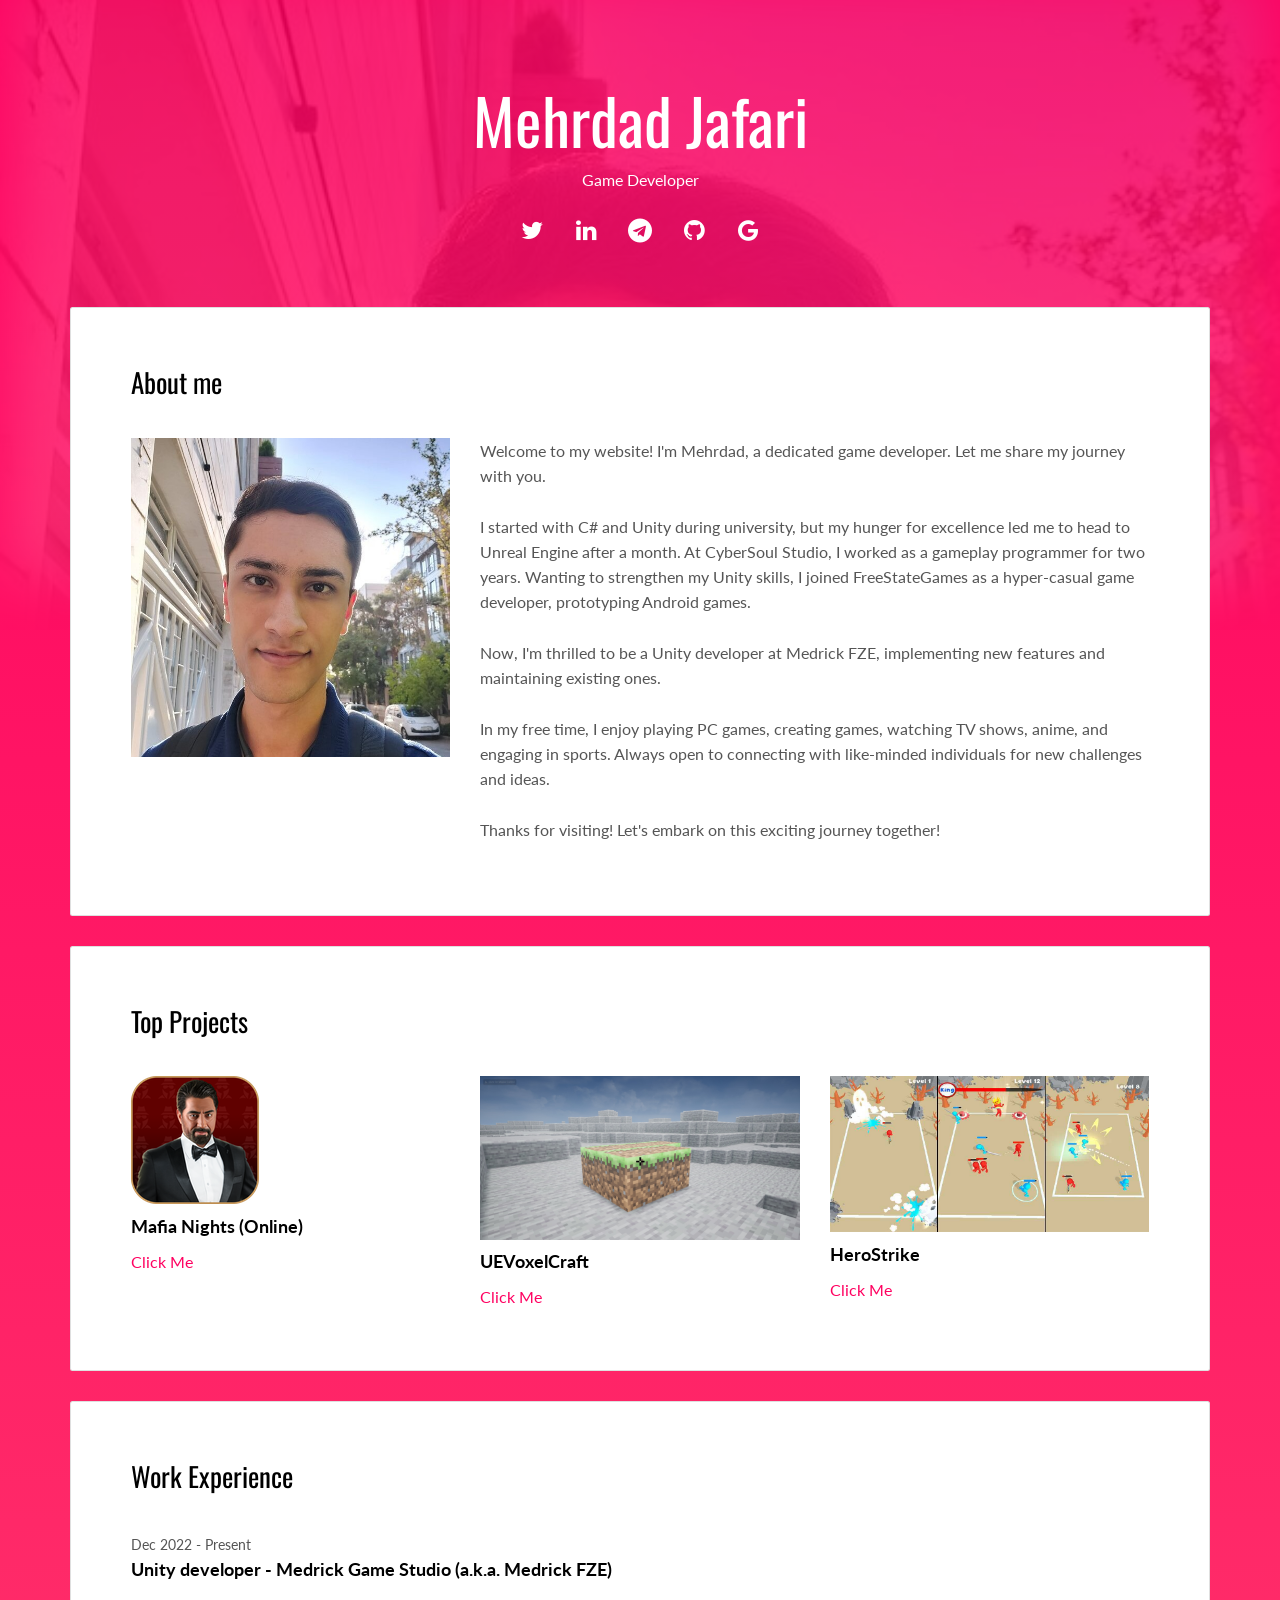
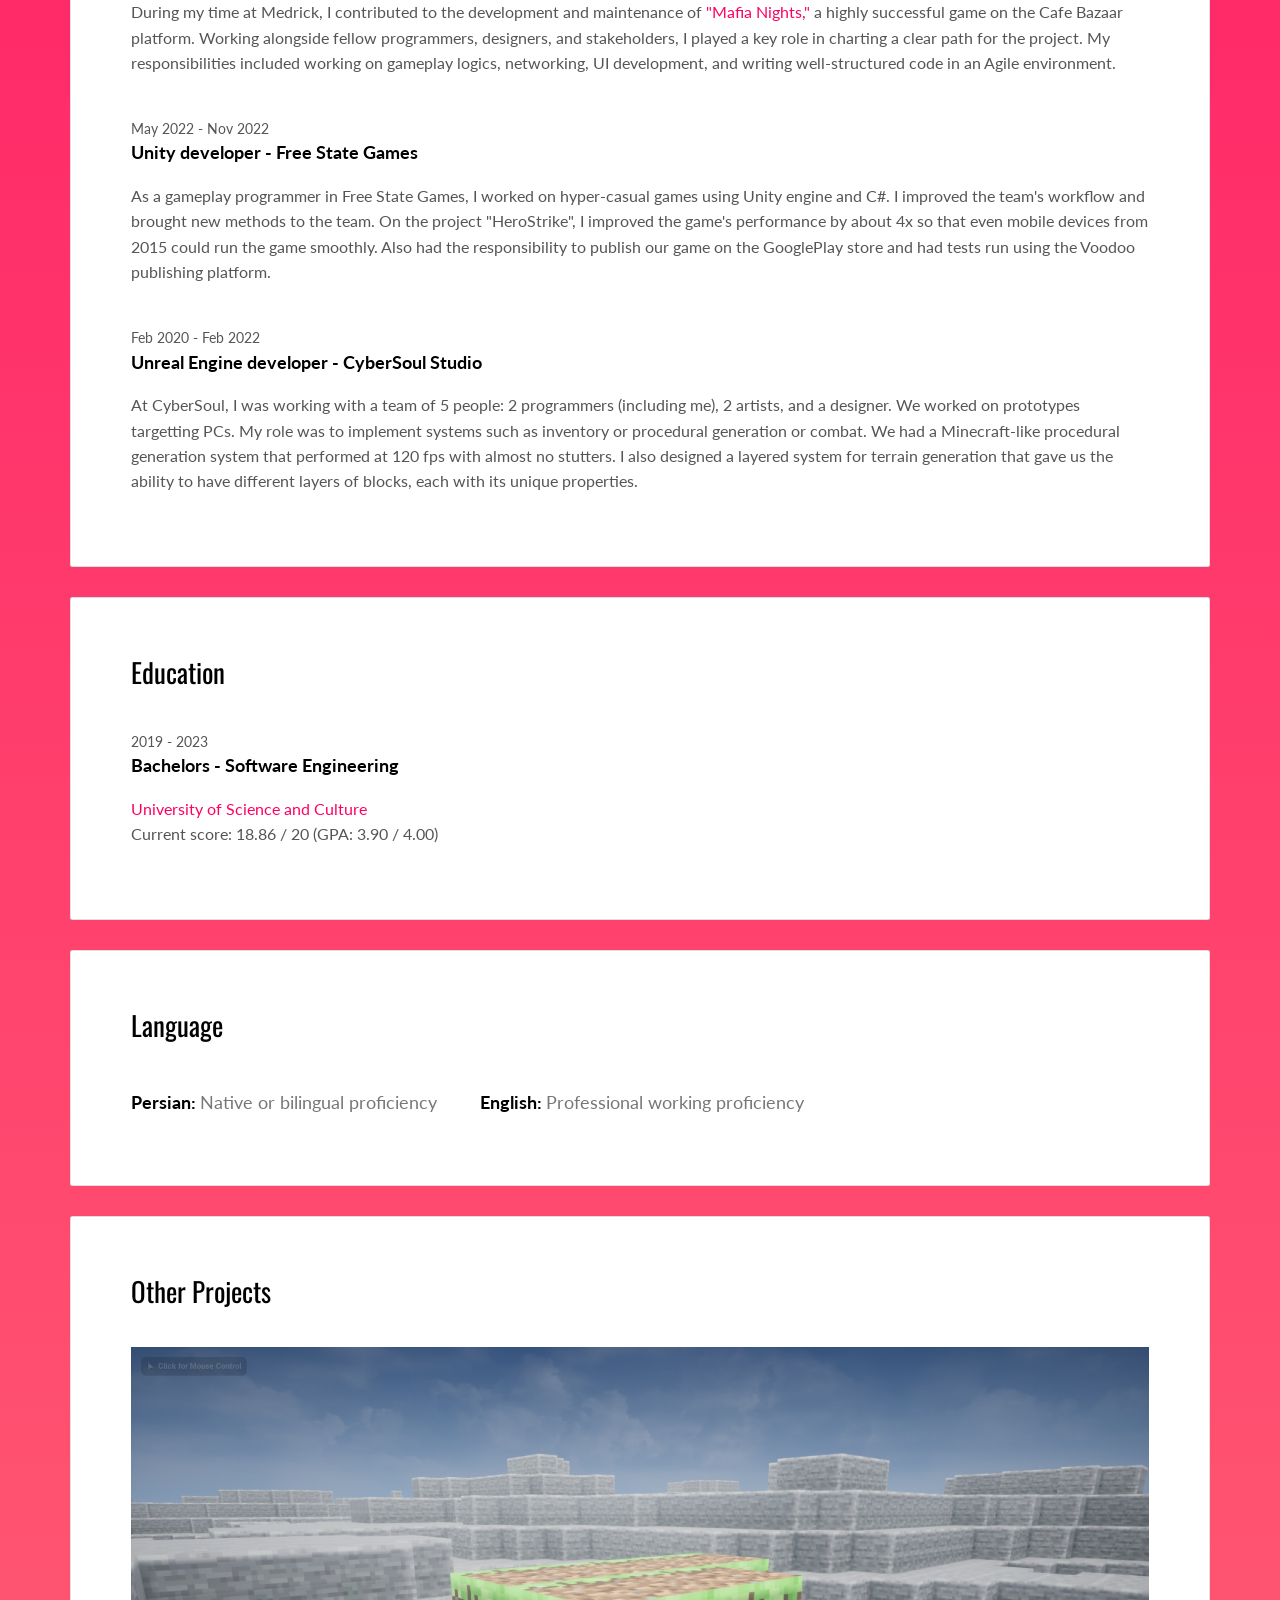
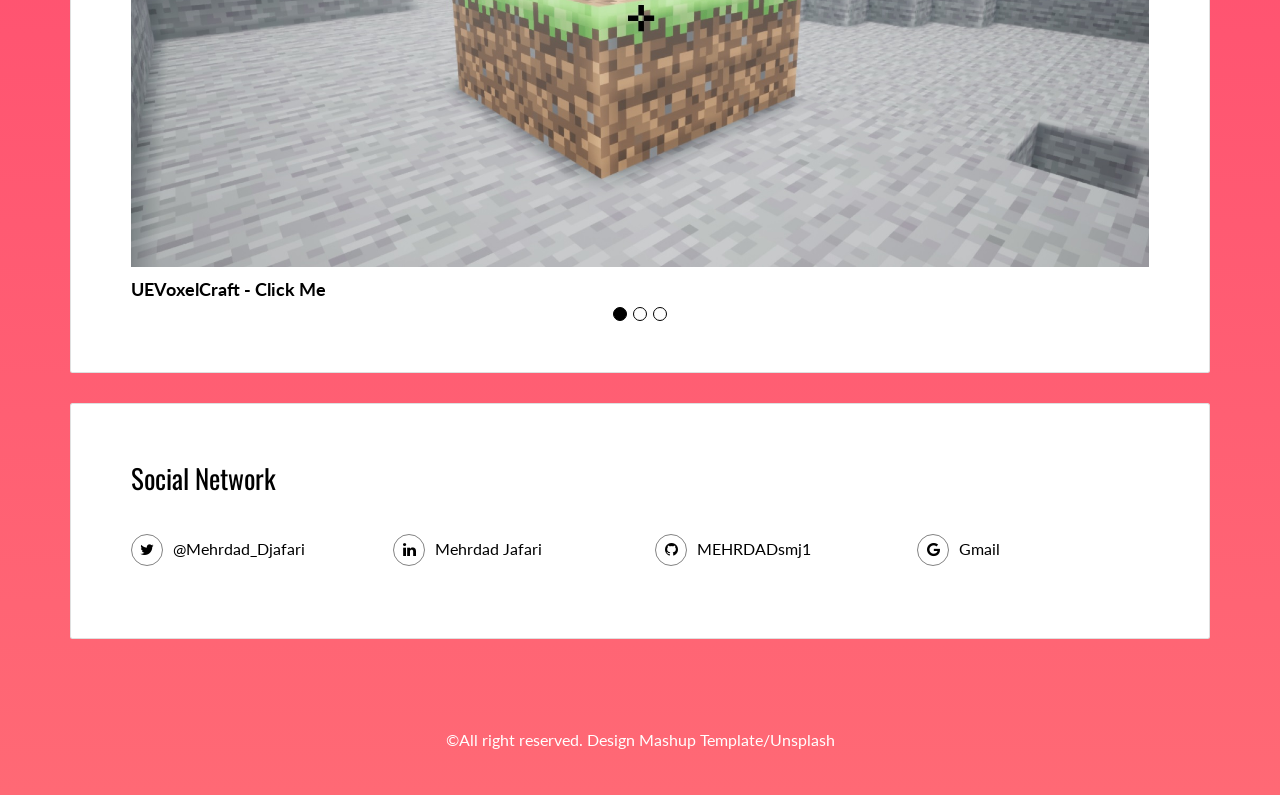
==== commit f67722b2: "Add mafia nights page" ====
--- a/index.html
+++ b/index.html
@@ -94,9 +94,9 @@
               <h2>Top Projects</h2>
               <div class="row">
                 <div class="col-md-4">
-                  <img src="./assets/images/shed.jpg" class="img-responsive" alt="">
-                  <h3 class="h5">ShEd</h3>
-                  <a href="Pages/shed.html" target="_blank">Click Me</a>
+                  <img src="./assets/images/mafia.webp" class="img-responsive" alt="">
+                  <h3 class="h5">Mafia Nights (Online)</h3>
+                  <a href="Pages/mafia.html" target="_blank">Click Me</a>
                 </div>
                 <div class="col-md-4">
                   <img src="./assets/images/voxelcraft.jpg" class="img-responsive" alt="">
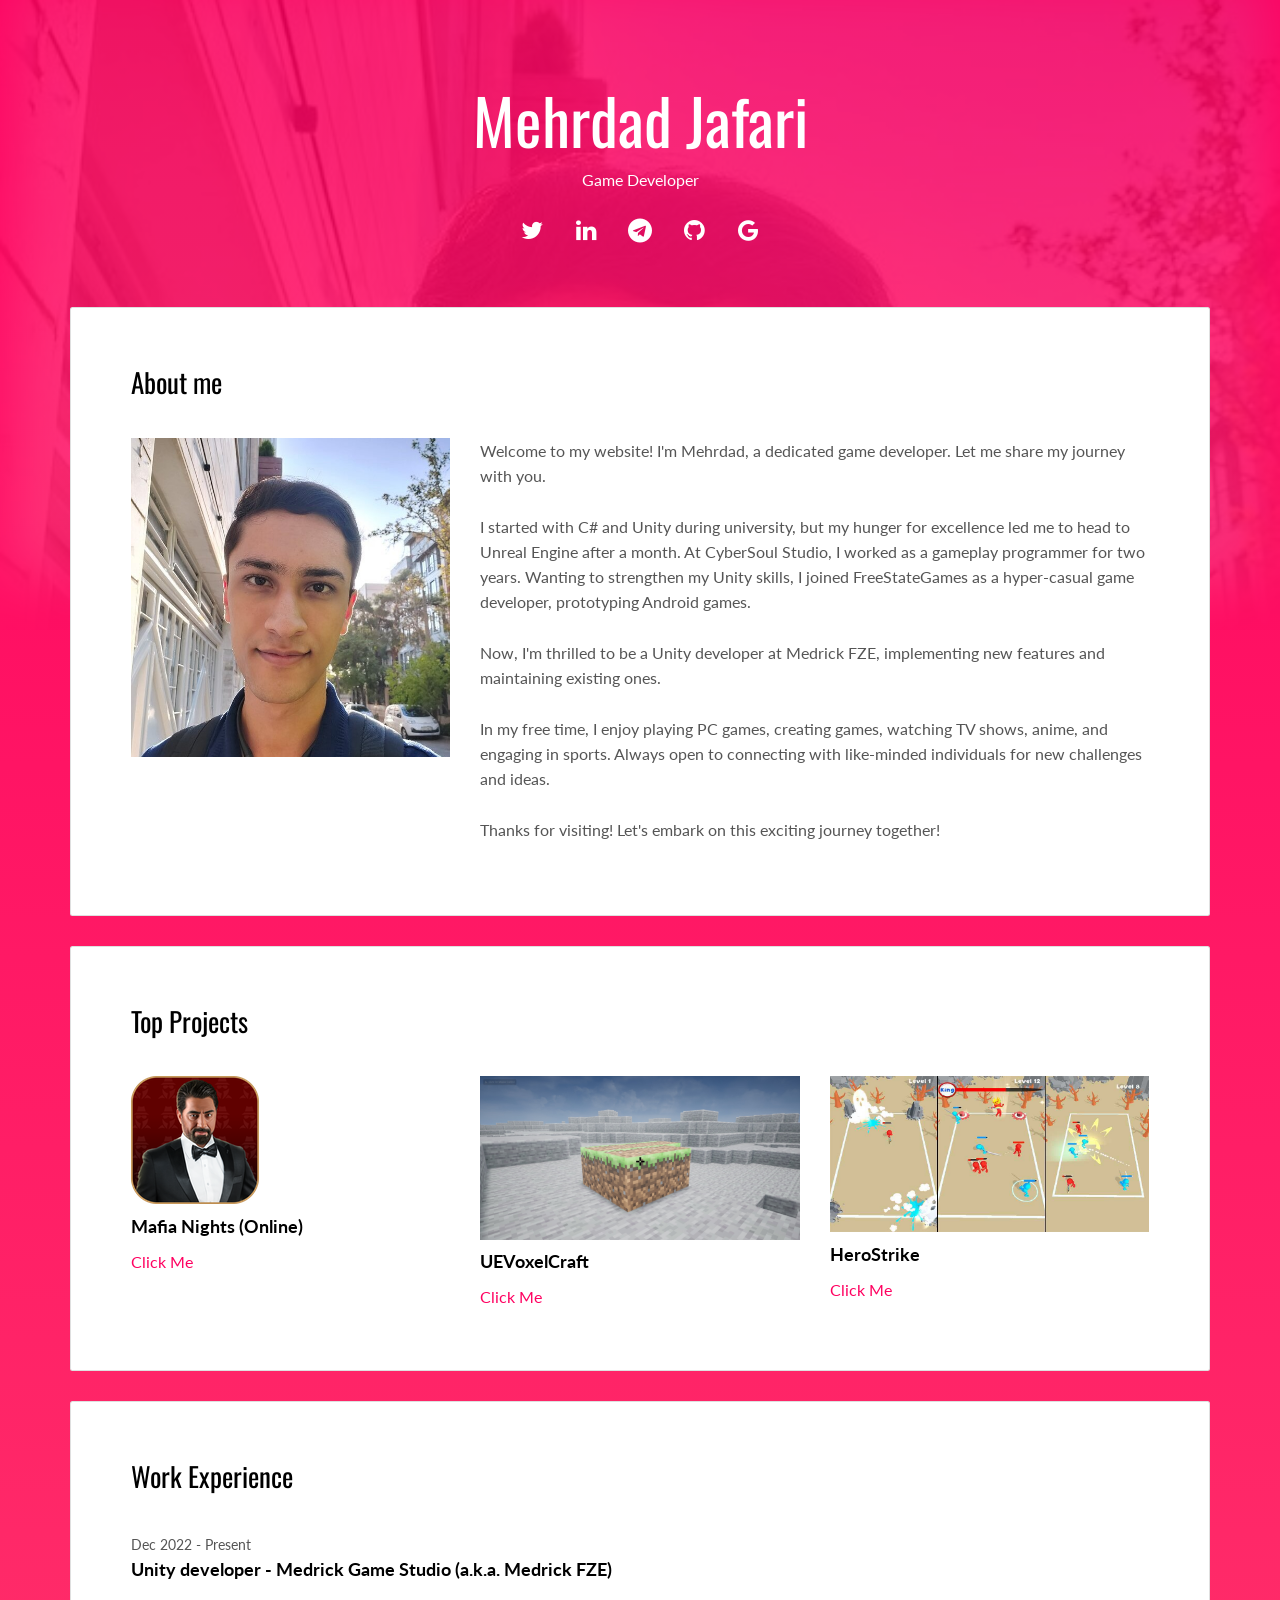
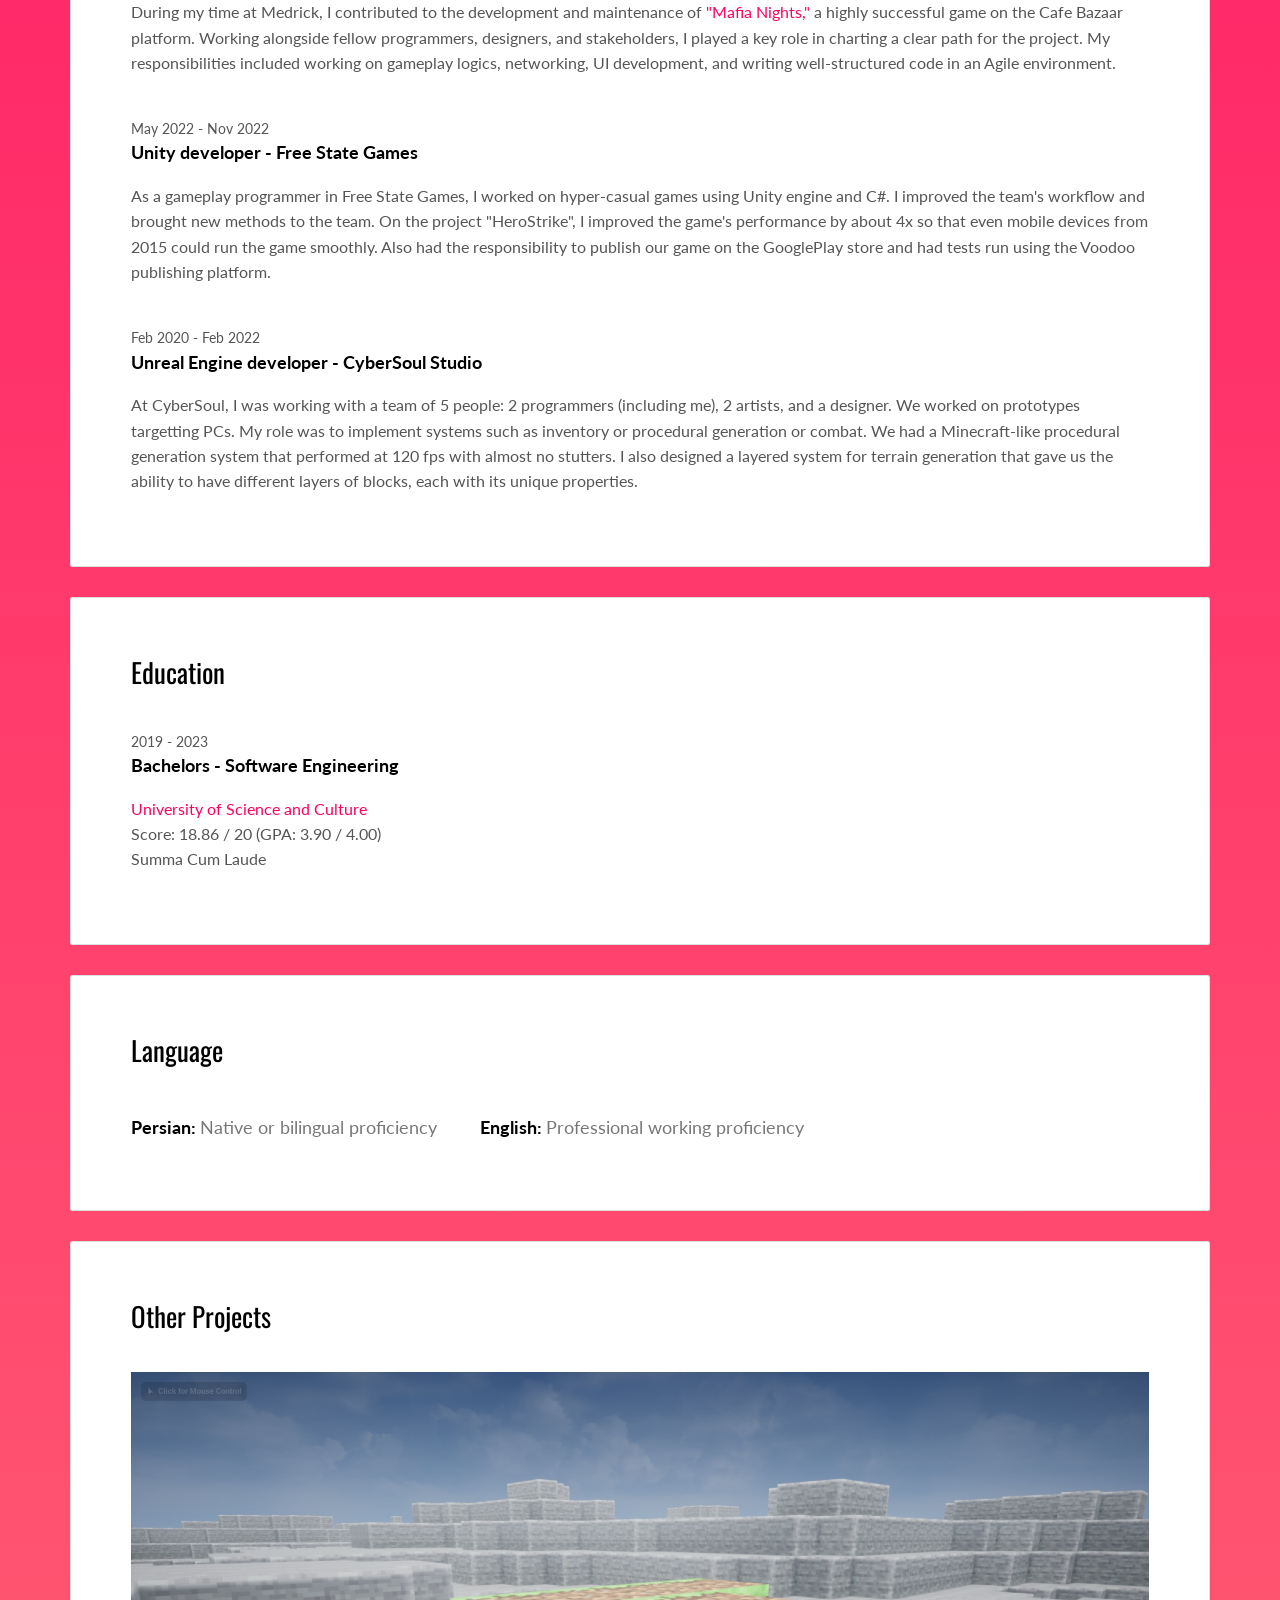
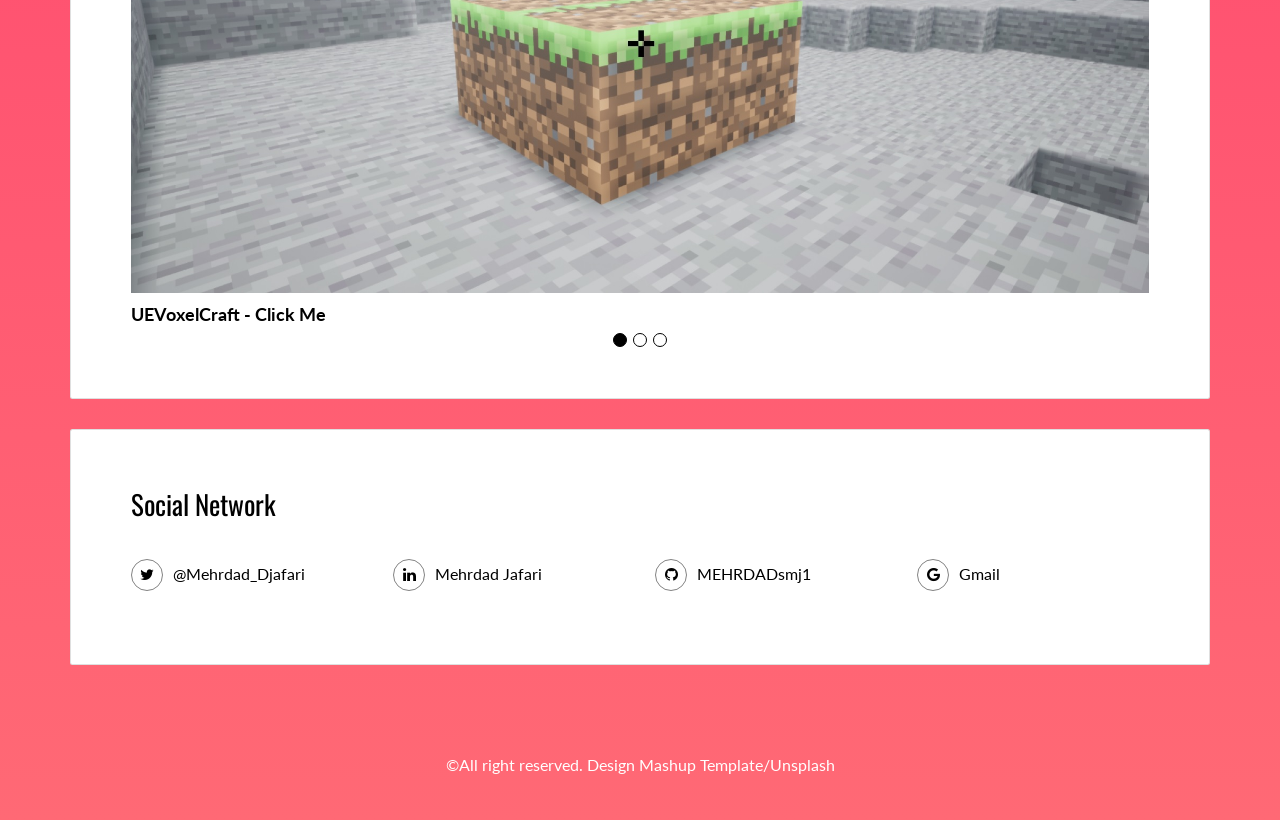
==== commit b7069c58: "Update university info" ====
--- a/index.html
+++ b/index.html
@@ -165,12 +165,12 @@
             <div class="card-block">
               <h2>Education</h2>
               <div class="row">
-                <div class="col-md-4">
+                <div class="col-md-12">
                   <div class="education-experience">
                     <small class="date">2019 - 2023</small>
                     <h3 class="h5 date-title">Bachelors - Software Engineering</h3>
-                    <p><a href="http://usc.ac.ir/en" target="_blank">University of Science and Culture</a><br>Current
-                      score: 18.86 / 20 (GPA: 3.90 / 4.00)</p>
+                    <p><a href="http://usc.ac.ir/en" target="_blank">University of Science and Culture</a><br>Score:
+                      18.86 / 20 (GPA: 3.90 / 4.00)<br>Summa Cum Laude</p>
                   </div>
                 </div>
               </div>
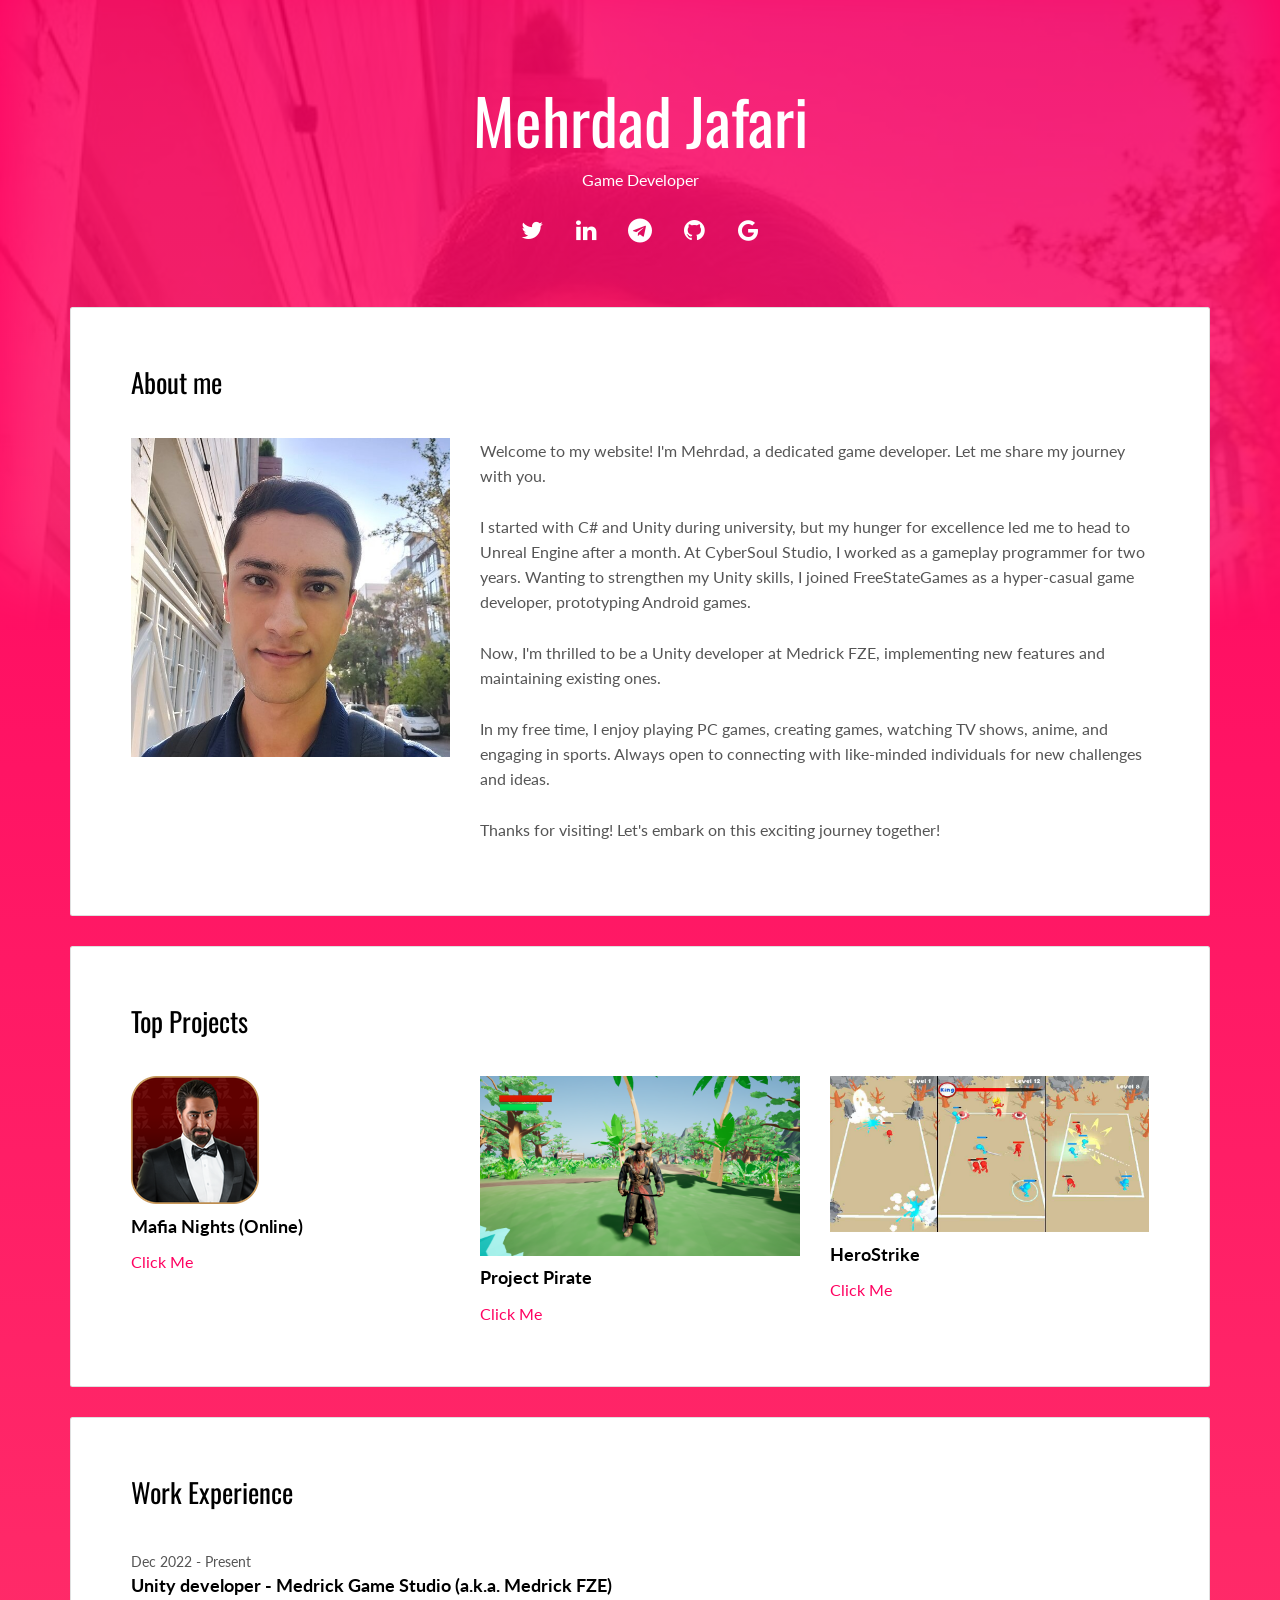
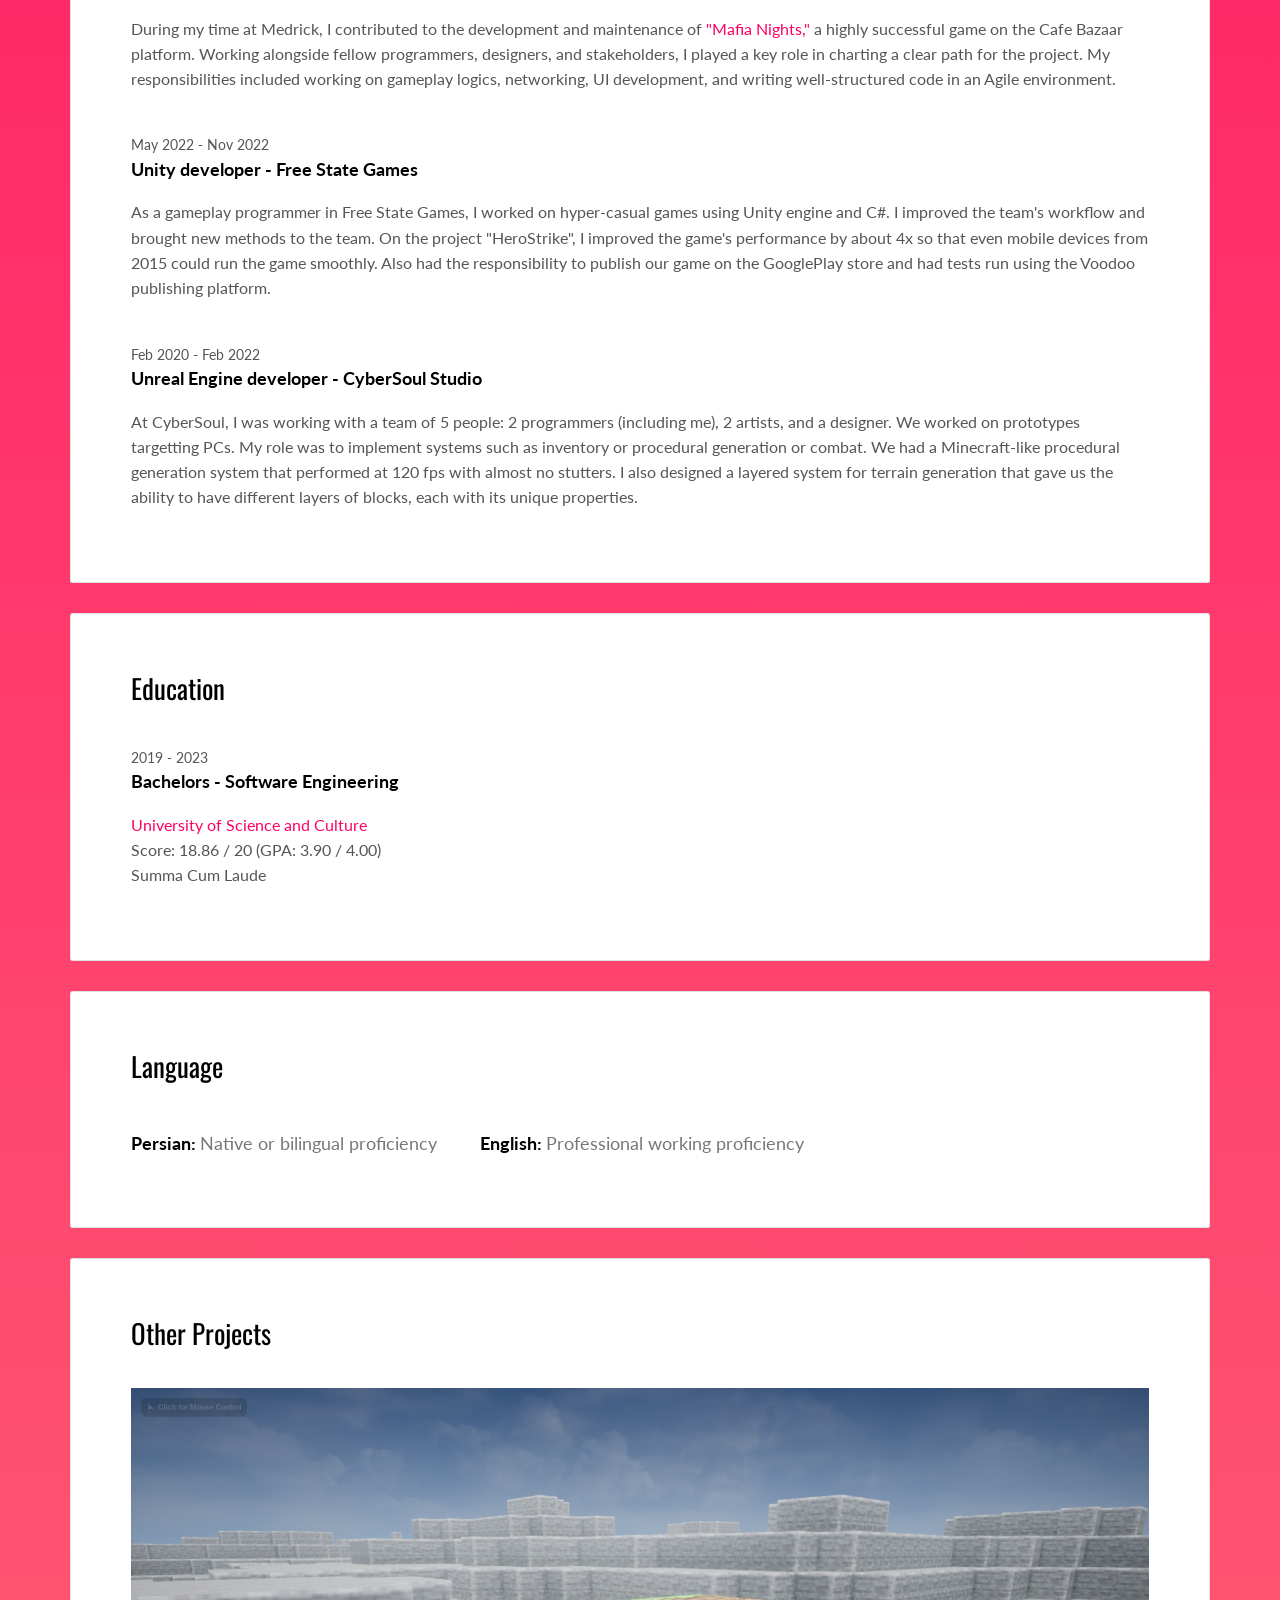
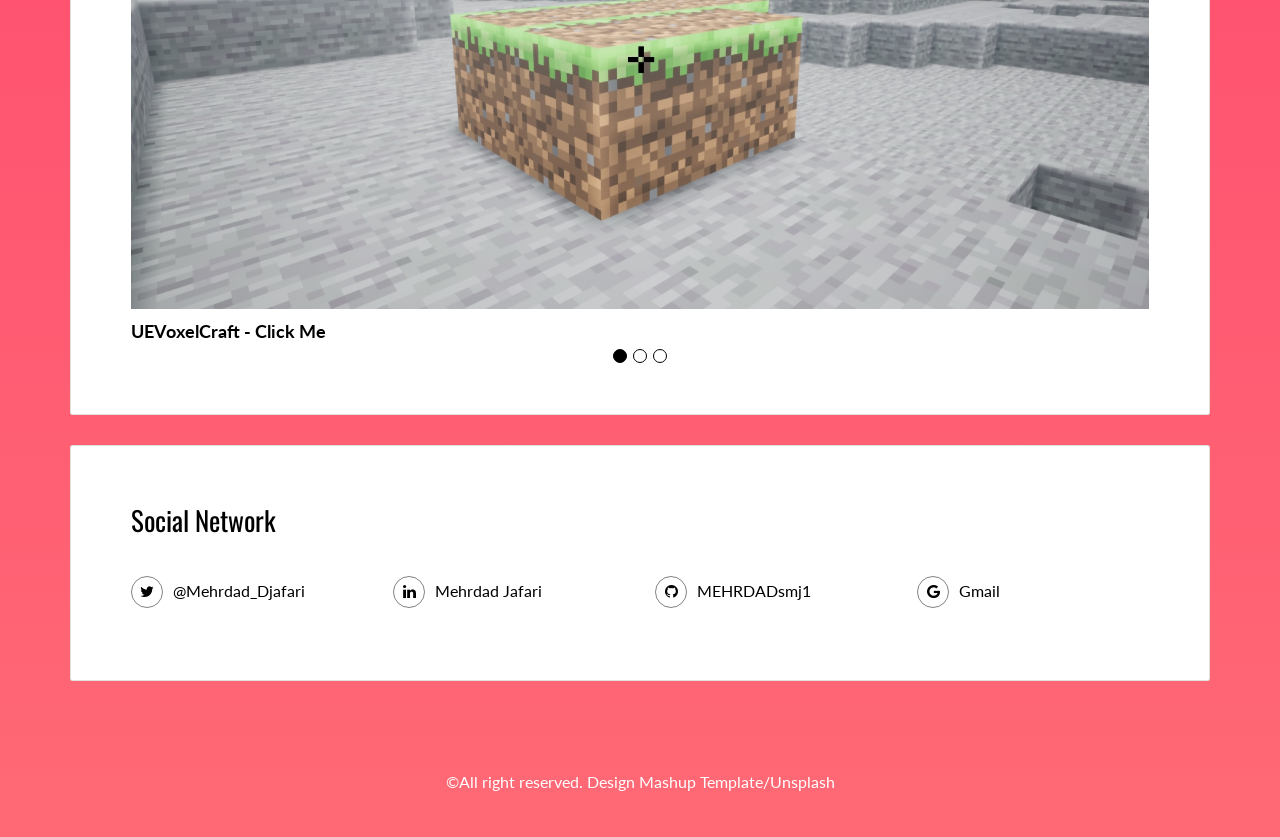
==== commit b673498b: "Add project pirate page" ====
--- a/index.html
+++ b/index.html
@@ -99,9 +99,9 @@
                   <a href="Pages/mafia.html" target="_blank">Click Me</a>
                 </div>
                 <div class="col-md-4">
-                  <img src="./assets/images/voxelcraft.jpg" class="img-responsive" alt="">
-                  <h3 class="h5">UEVoxelCraft</h3>
-                  <a href="Pages/voxelcraft.html" target="_blank">Click Me</a>
+                  <img src="./assets/images/Pirate.png" class="img-responsive" alt="">
+                  <h3 class="h5">Project Pirate</h3>
+                  <a href="Pages/pirate.html" target="_blank">Click Me</a>
                 </div>
                 <div class="col-md-4">
                   <img src="./assets/images/hero strike.jpg" class="img-responsive" alt="">
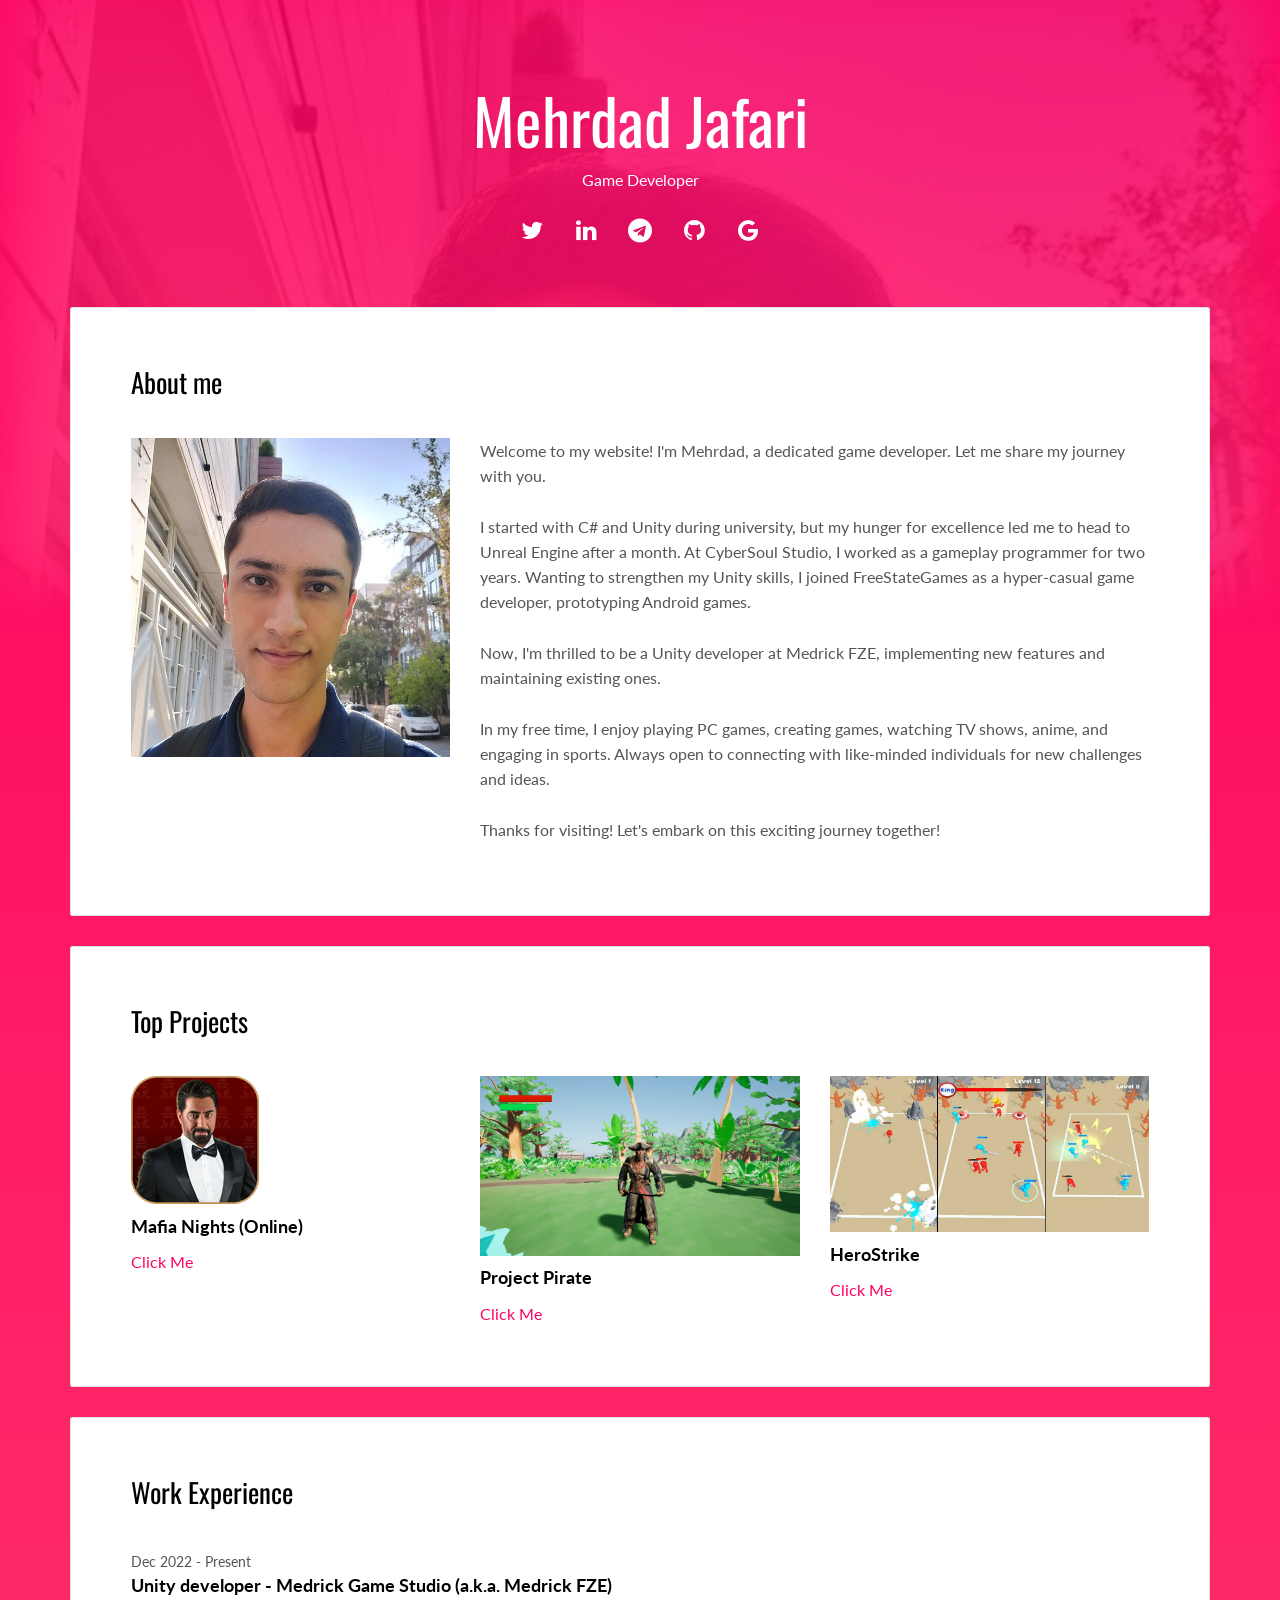
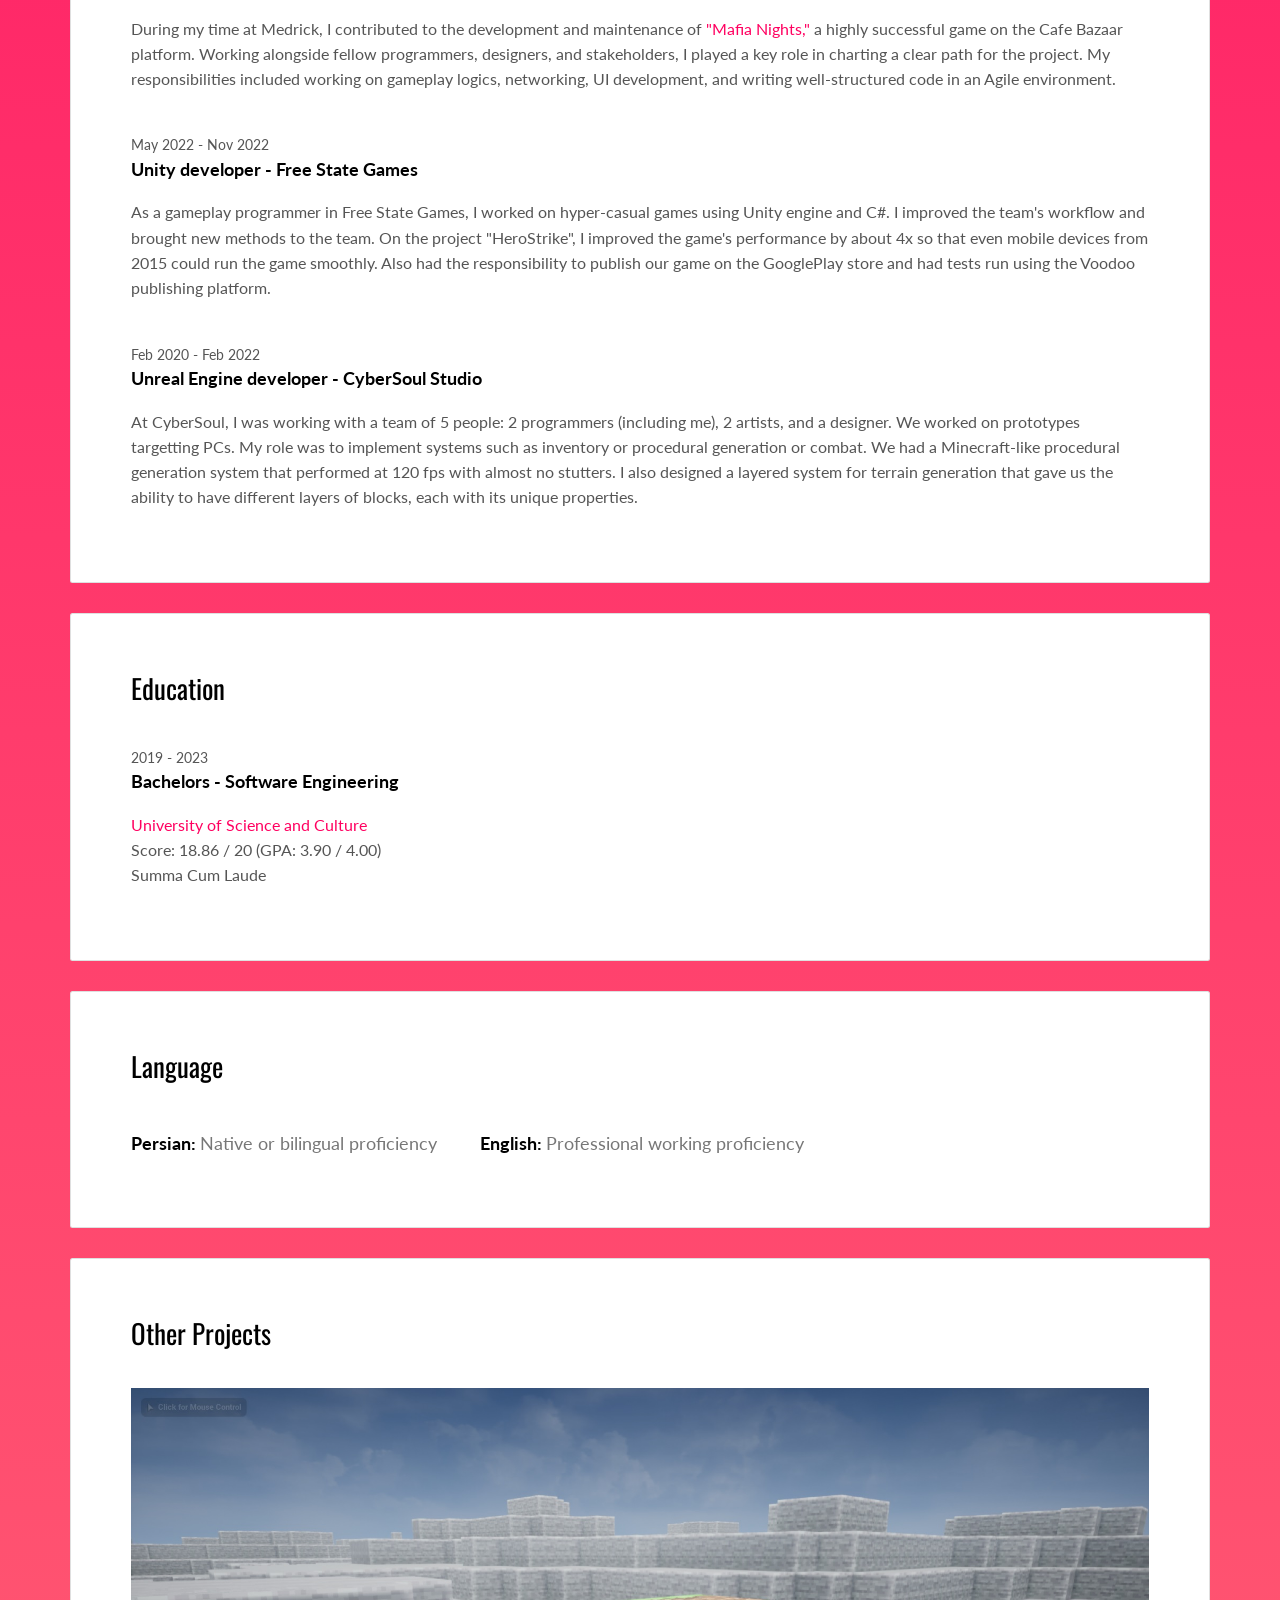
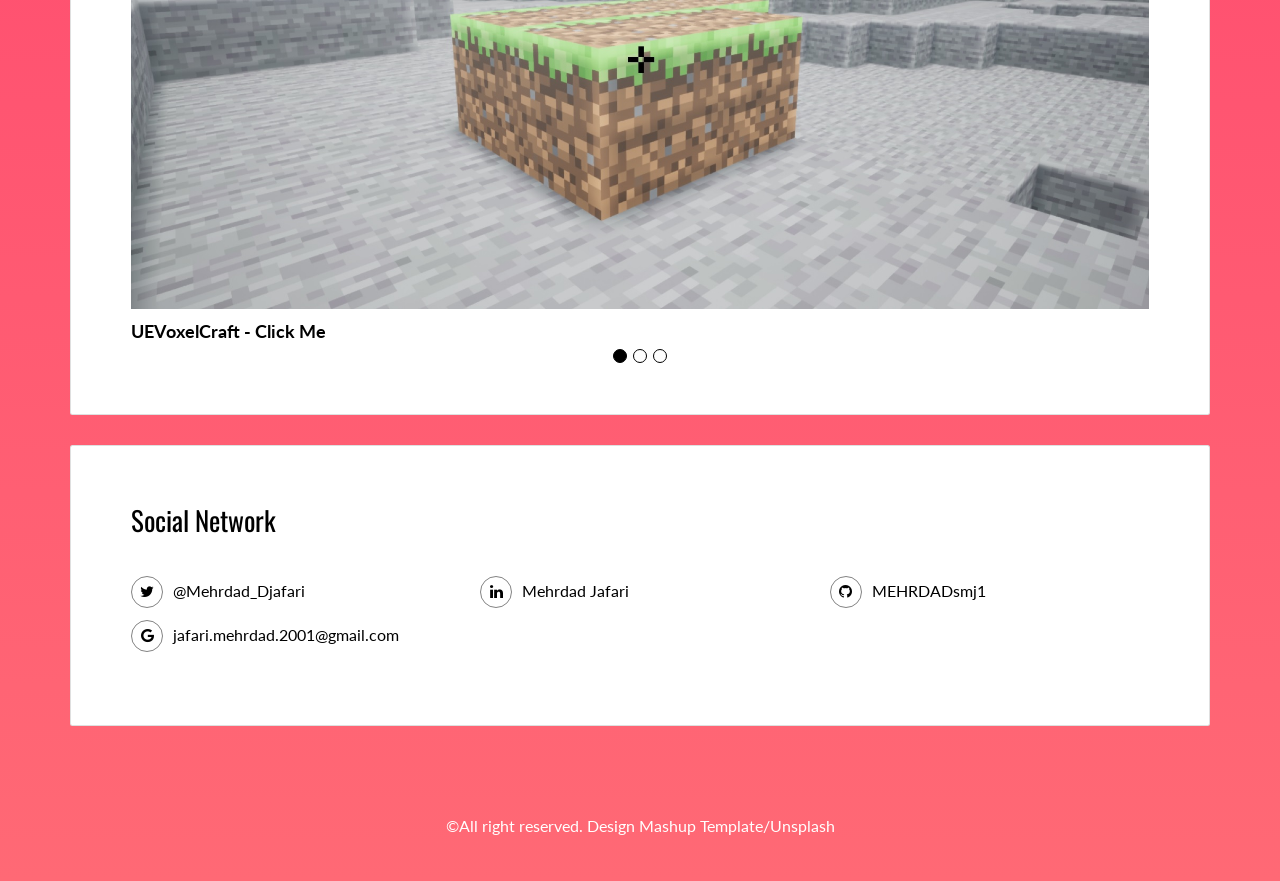
==== commit 636670d2: "Update email text in the footer" ====
--- a/index.html
+++ b/index.html
@@ -242,23 +242,23 @@
             <div class="card-block">
               <h2>Social Network</h2>
               <div class="row">
-                <div class="col-md-3">
+                <div class="col-md-4">
                   <p class="social-buttons"><a href="https://twitter.com/Mehrdad_Djafari" title="" target="_blank"><span
                         class="social-round-icon fa-icon"><i class="fa fa-twitter"></i></span>@Mehrdad_Djafari</a></p>
                 </div>
-                <div class="col-md-3">
+                <div class="col-md-4">
                   <p class="social-buttons"><a href="https://www.linkedin.com/in/mehrdad-jafari-developer/" title=""
                       target="_blank"><span class="social-round-icon fa-icon"><i
                           class="fa fa-linkedin"></i></span>Mehrdad Jafari</a></p>
                 </div>
-                <div class="col-md-3">
+                <div class="col-md-4">
                   <p class="social-buttons"><a href="https://github.com/MEHRDADsmj" title="" target="_blank"><span
                         class="social-round-icon fa-icon"><i class="fa fa-github"></i></span>MEHRDADsmj1</a></p>
                 </div>
-                <div class="col-md-3">
+                <div class="col-md-4">
                   <p class="social-buttons"><a href="mailto:jafari.mehrdad.2001@gmail.com" title=""
                       target="_blank"><span class="social-round-icon fa-icon"><i
-                          class="fa fa-google"></i></span>Gmail</a></p>
+                          class="fa fa-google"></i></span>jafari.mehrdad.2001@gmail.com</a></p>
                 </div>
               </div>
             </div>
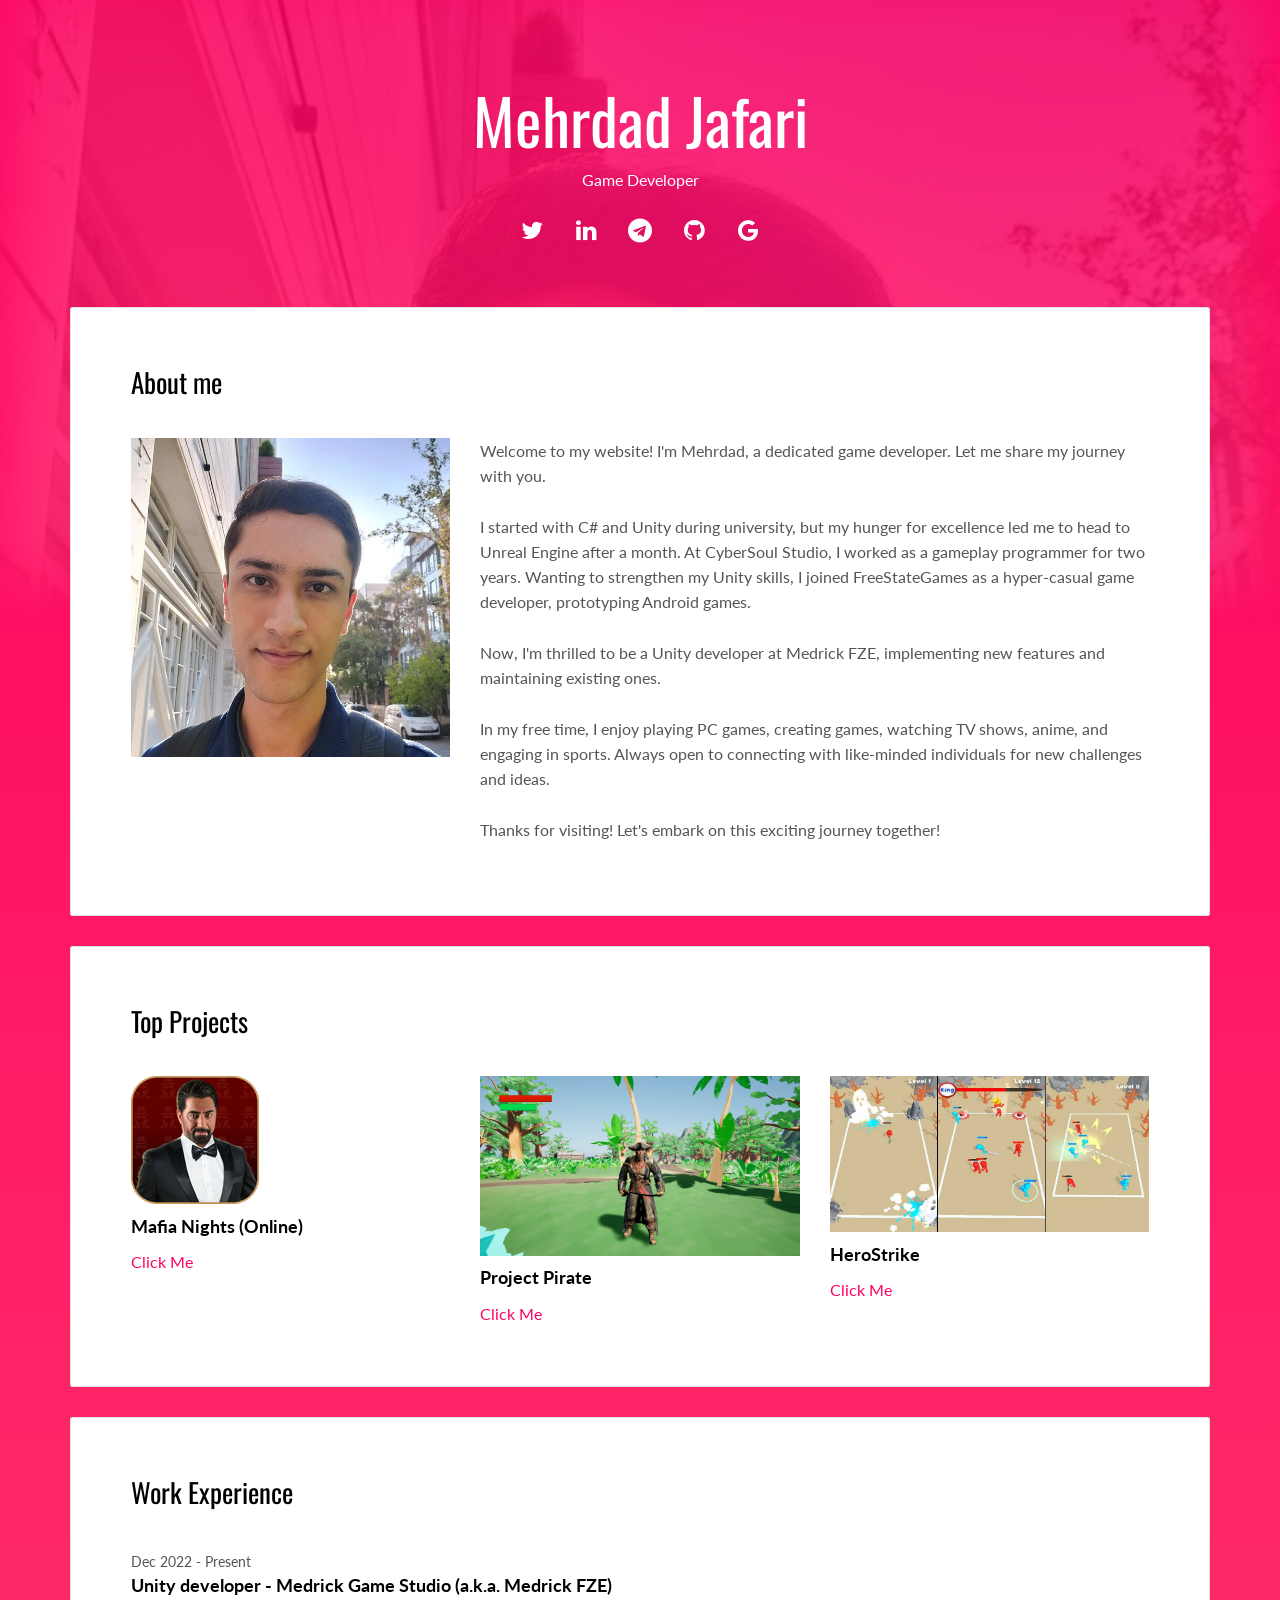
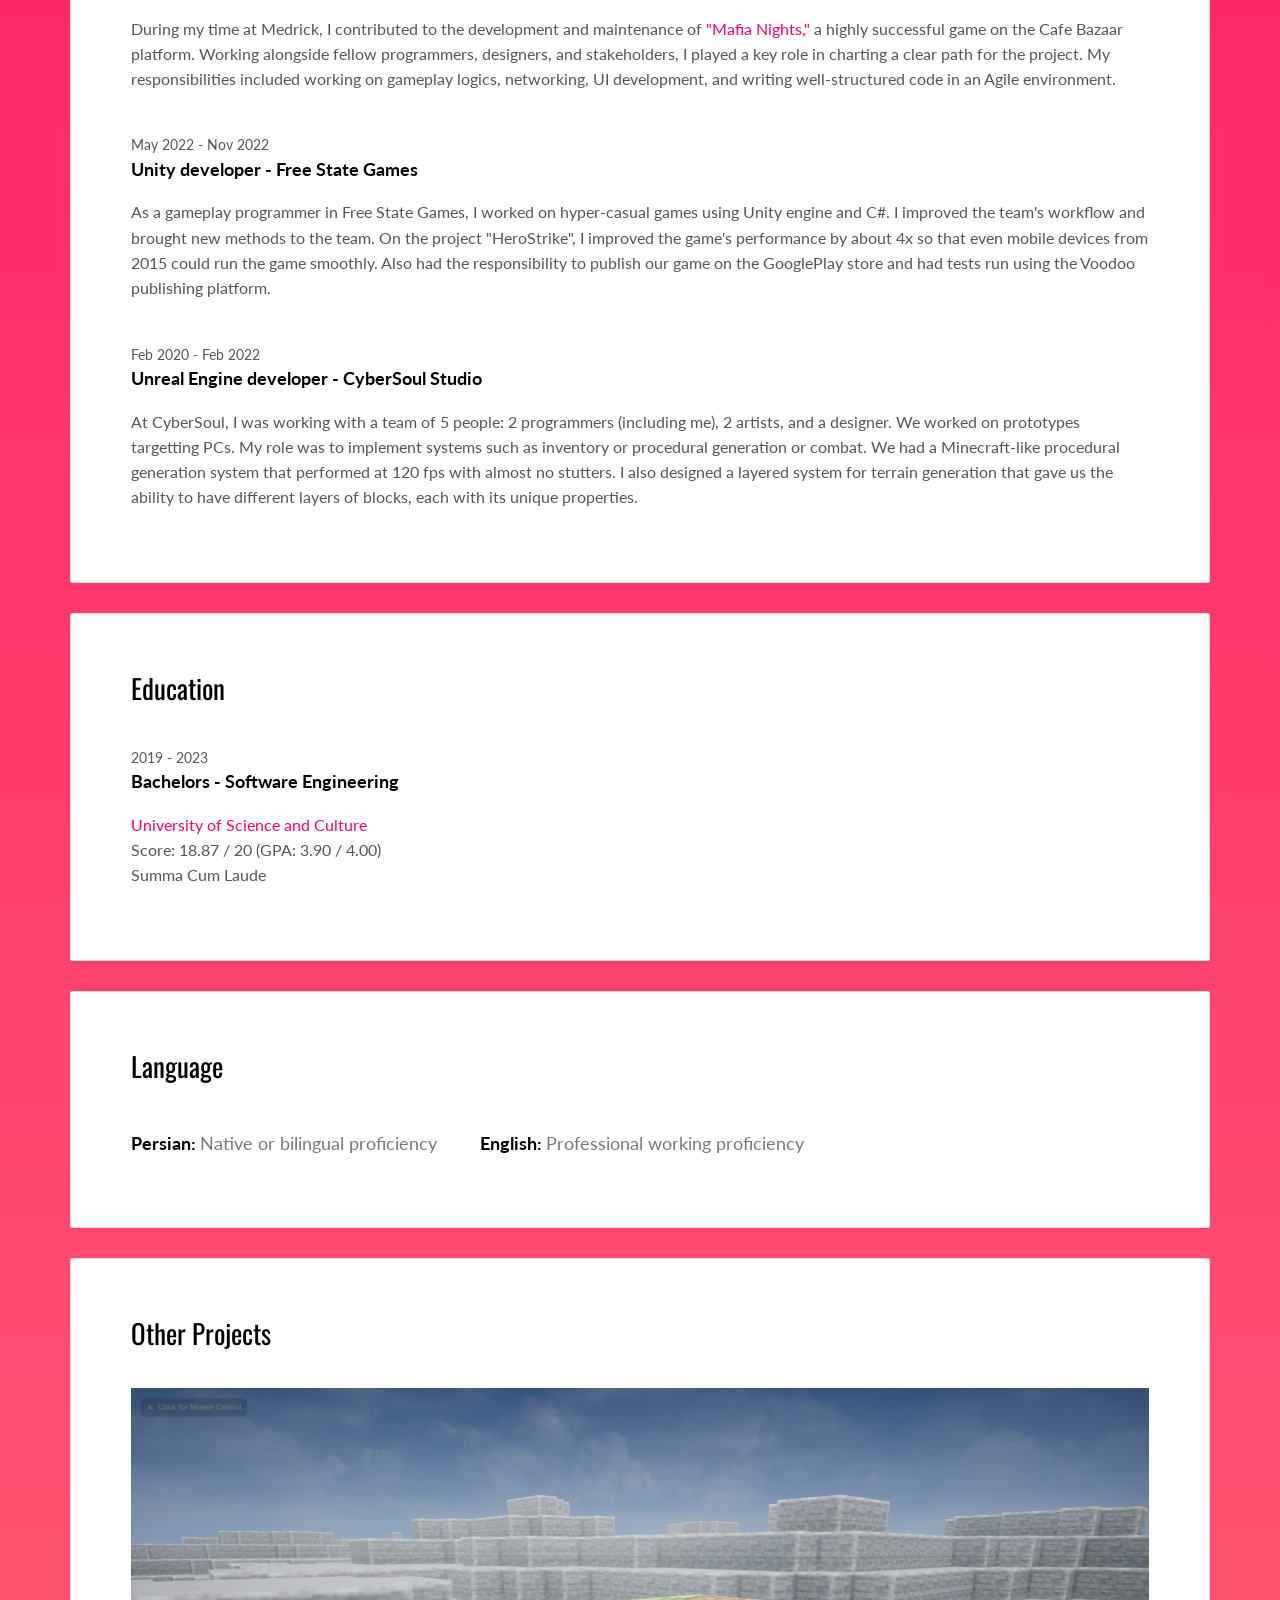
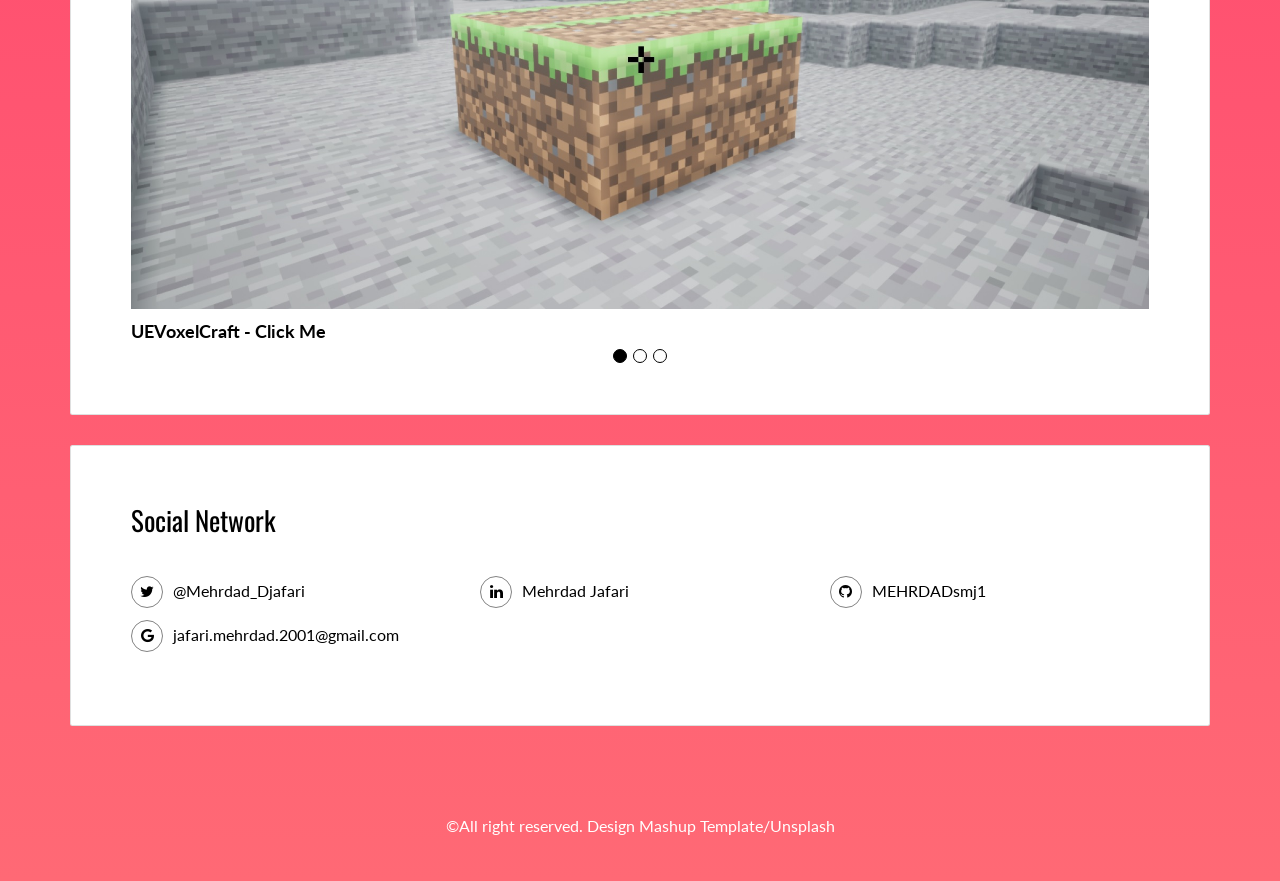
==== commit 3610c6c0: "Update university info AGAIN!" ====
--- a/index.html
+++ b/index.html
@@ -170,7 +170,7 @@
                     <small class="date">2019 - 2023</small>
                     <h3 class="h5 date-title">Bachelors - Software Engineering</h3>
                     <p><a href="http://usc.ac.ir/en" target="_blank">University of Science and Culture</a><br>Score:
-                      18.86 / 20 (GPA: 3.90 / 4.00)<br>Summa Cum Laude</p>
+                      18.87 / 20 (GPA: 3.90 / 4.00)<br>Summa Cum Laude</p>
                   </div>
                 </div>
               </div>
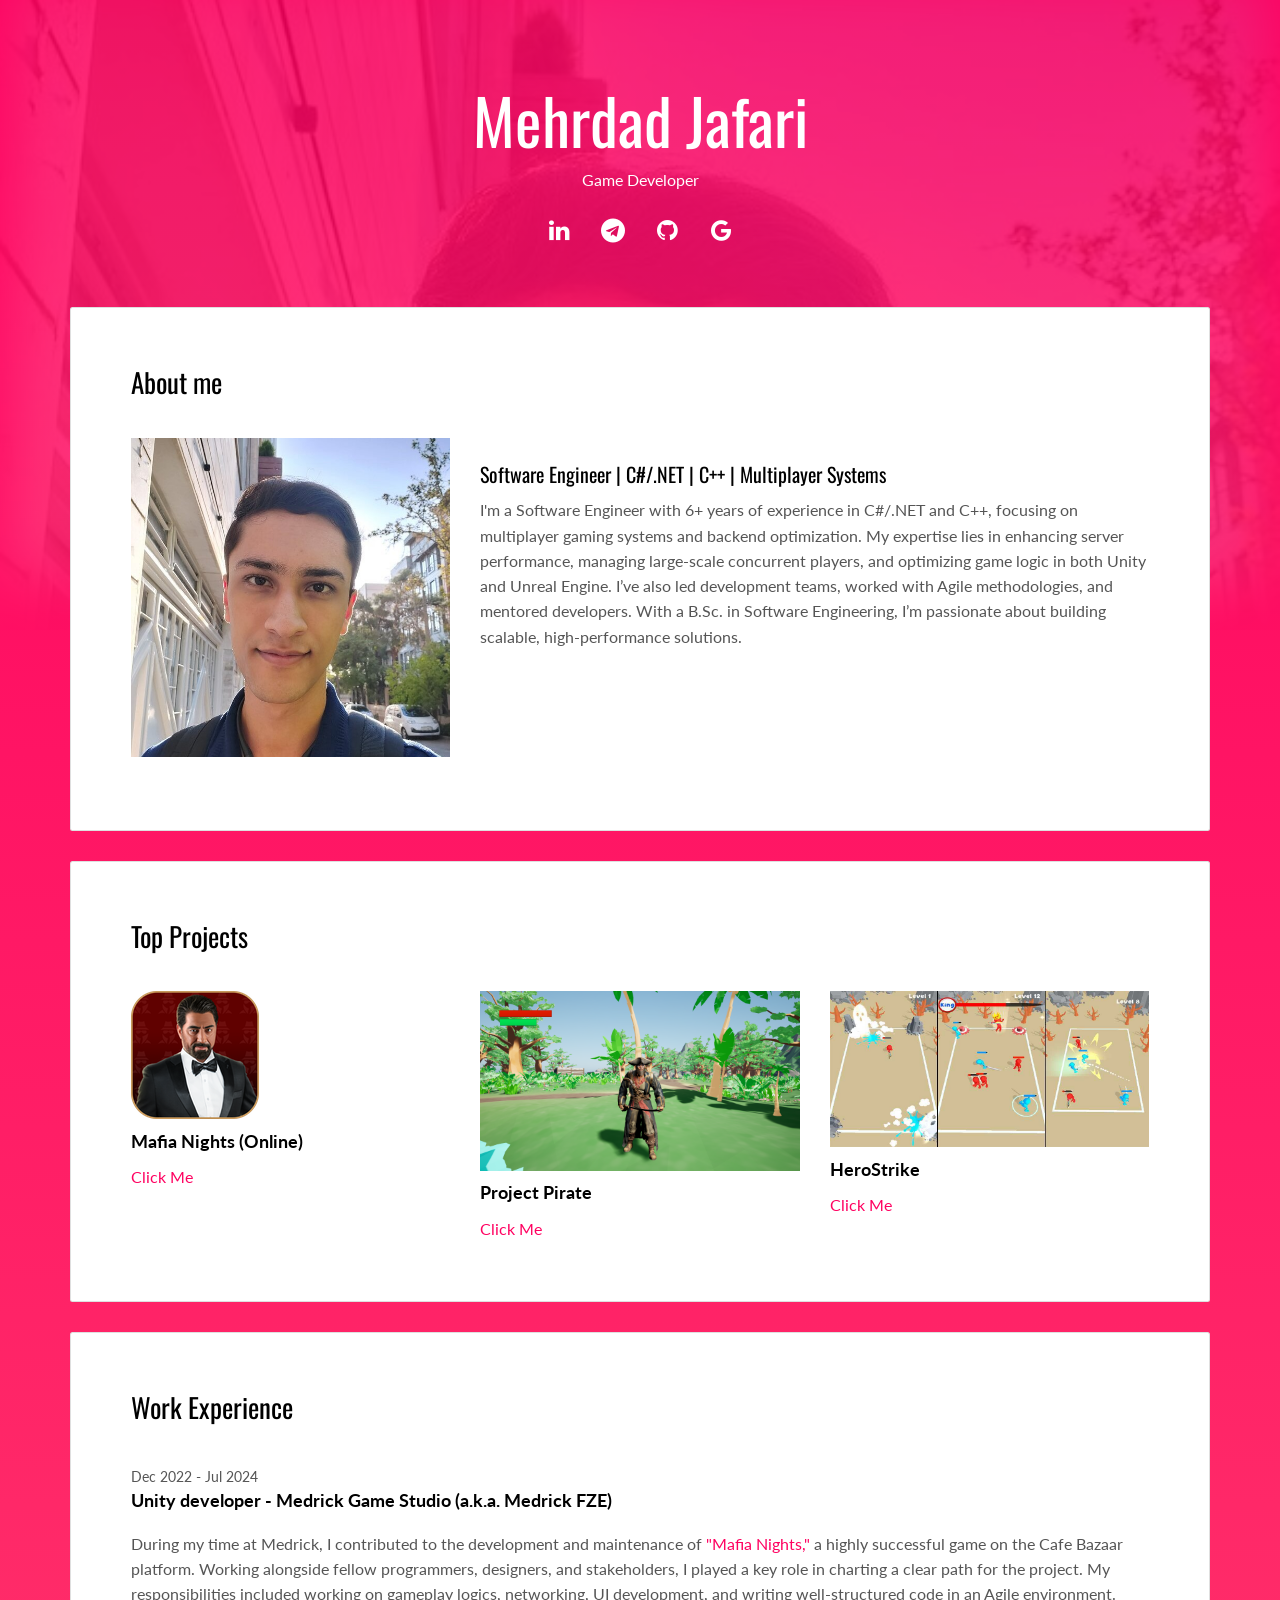
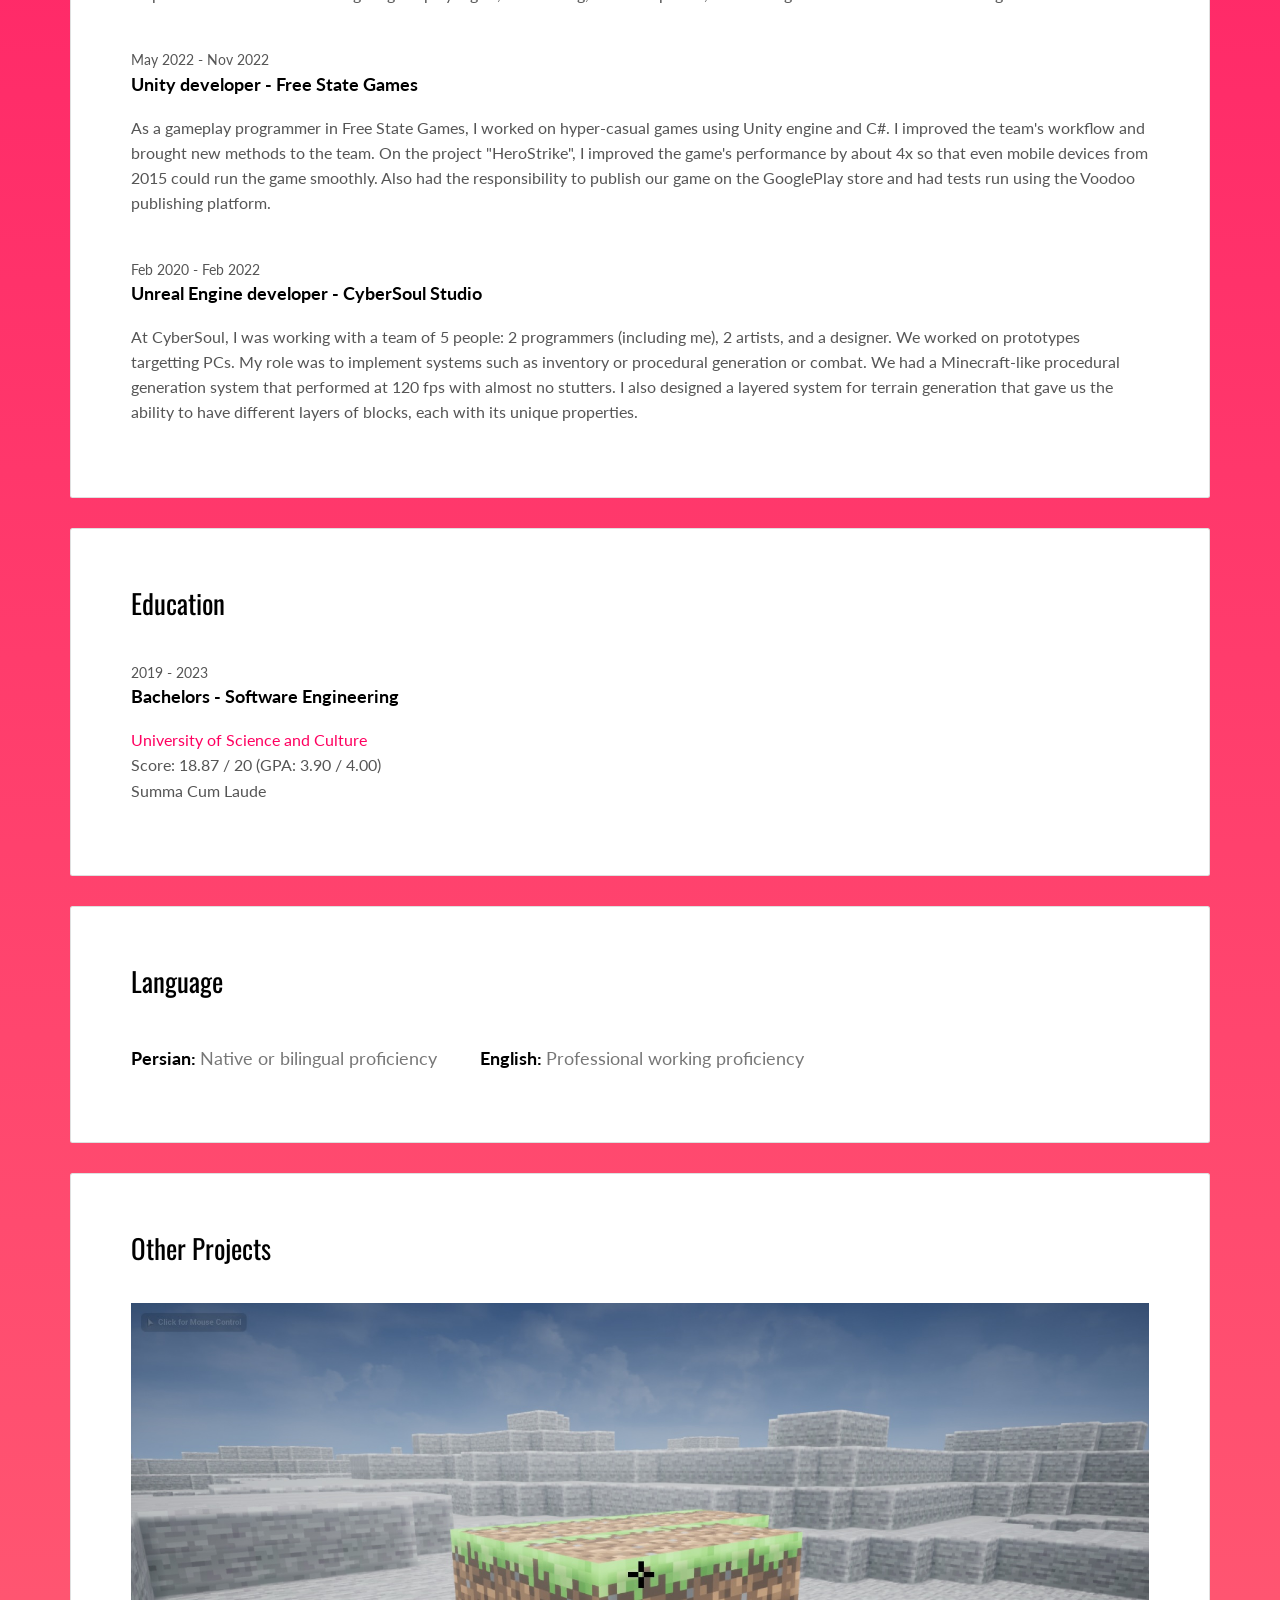
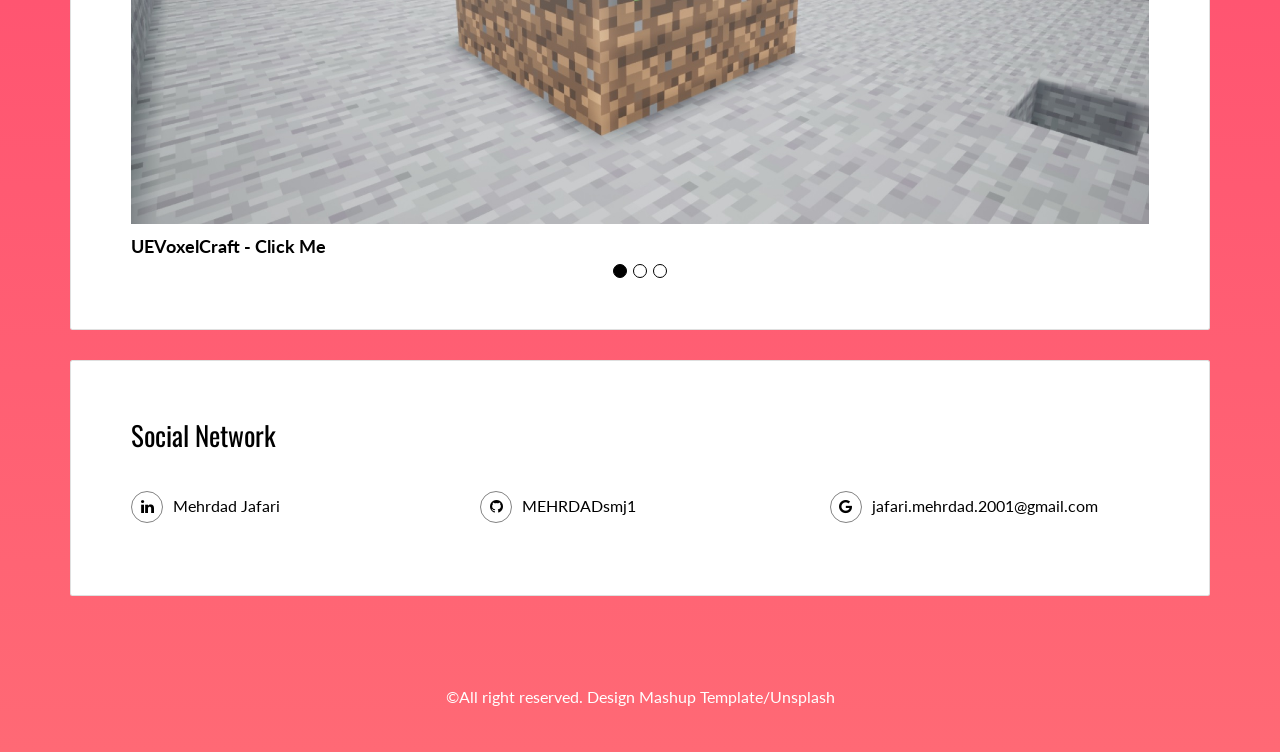
==== commit 5fa86fcc: "Update career path" ====
--- a/index.html
+++ b/index.html
@@ -30,9 +30,9 @@
         <h1>Mehrdad Jafari</h1>
         <p>Game Developer</p>
         <p>
-          <a class="fa-icon fa-icon-2x" href="https://twitter.com/Mehrdad_Djafari" title="" target="_blank">
+          <!-- <a class="fa-icon fa-icon-2x" href="https://twitter.com/Mehrdad_Djafari" title="" target="_blank">
             <i class="fa fa-twitter"></i>
-          </a>
+          </a> -->
           <a class="fa-icon fa-icon-2x" href="https://www.linkedin.com/in/mehrdad-jafari-developer/" title=""
             target="_blank">
             <i class="fa fa-linkedin"></i>
@@ -68,21 +68,13 @@
                 <div class="col-md-8">
 
                   <p>
-                    Welcome to my website! I'm Mehrdad, a dedicated game developer. Let me share my journey with
-                    you.<br><br>
-
-                    I started with C# and Unity during university, but my hunger for excellence led me to head to Unreal
-                    Engine after a month. At CyberSoul Studio, I worked as a gameplay programmer for two
-                    years. Wanting to strengthen my Unity skills, I joined FreeStateGames as a hyper-casual game
-                    developer, prototyping Android games.<br><br>
-
-                    Now, I'm thrilled to be a Unity developer at Medrick FZE, implementing new features and maintaining
-                    existing ones.<br><br>
-
-                    In my free time, I enjoy playing PC games, creating games, watching TV shows, anime, and engaging in
-                    sports. Always open to connecting with like-minded individuals for new challenges and ideas.<br><br>
-
-                    Thanks for visiting! Let's embark on this exciting journey together!
+                    <h3>Software Engineer | C#/.NET | C++ | Multiplayer Systems</h3>
+                    
+                    I'm a Software Engineer with 6+ years of experience in C#/.NET and C++, focusing on multiplayer gaming systems and
+                    backend optimization. My expertise lies in enhancing server performance, managing large-scale concurrent players, and
+                    optimizing game logic in both Unity and Unreal Engine. I’ve also led development teams, worked with Agile methodologies,
+                    and mentored developers. With a B.Sc. in Software Engineering, I’m passionate about building scalable, high-performance
+                    solutions.
                   </p>
                 </div>
               </div>
@@ -116,7 +108,7 @@
             <div class="card-block">
               <h2>Work Experience</h2>
               <div class="work-experience">
-                <small class="date">Dec 2022 - Present</small>
+                <small class="date">Dec 2022 - Jul 2024</small>
                 <h3 class="h5 date-title">Unity developer - <a
                     href="https://www.linkedin.com/company/%D9%85%D8%AF%D8%B1%DB%8C%DA%A9/about/"
                     target="_blank">Medrick Game Studio</a>
@@ -242,10 +234,10 @@
             <div class="card-block">
               <h2>Social Network</h2>
               <div class="row">
-                <div class="col-md-4">
+                <!-- <div class="col-md-4">
                   <p class="social-buttons"><a href="https://twitter.com/Mehrdad_Djafari" title="" target="_blank"><span
                         class="social-round-icon fa-icon"><i class="fa fa-twitter"></i></span>@Mehrdad_Djafari</a></p>
-                </div>
+                </div> -->
                 <div class="col-md-4">
                   <p class="social-buttons"><a href="https://www.linkedin.com/in/mehrdad-jafari-developer/" title=""
                       target="_blank"><span class="social-round-icon fa-icon"><i
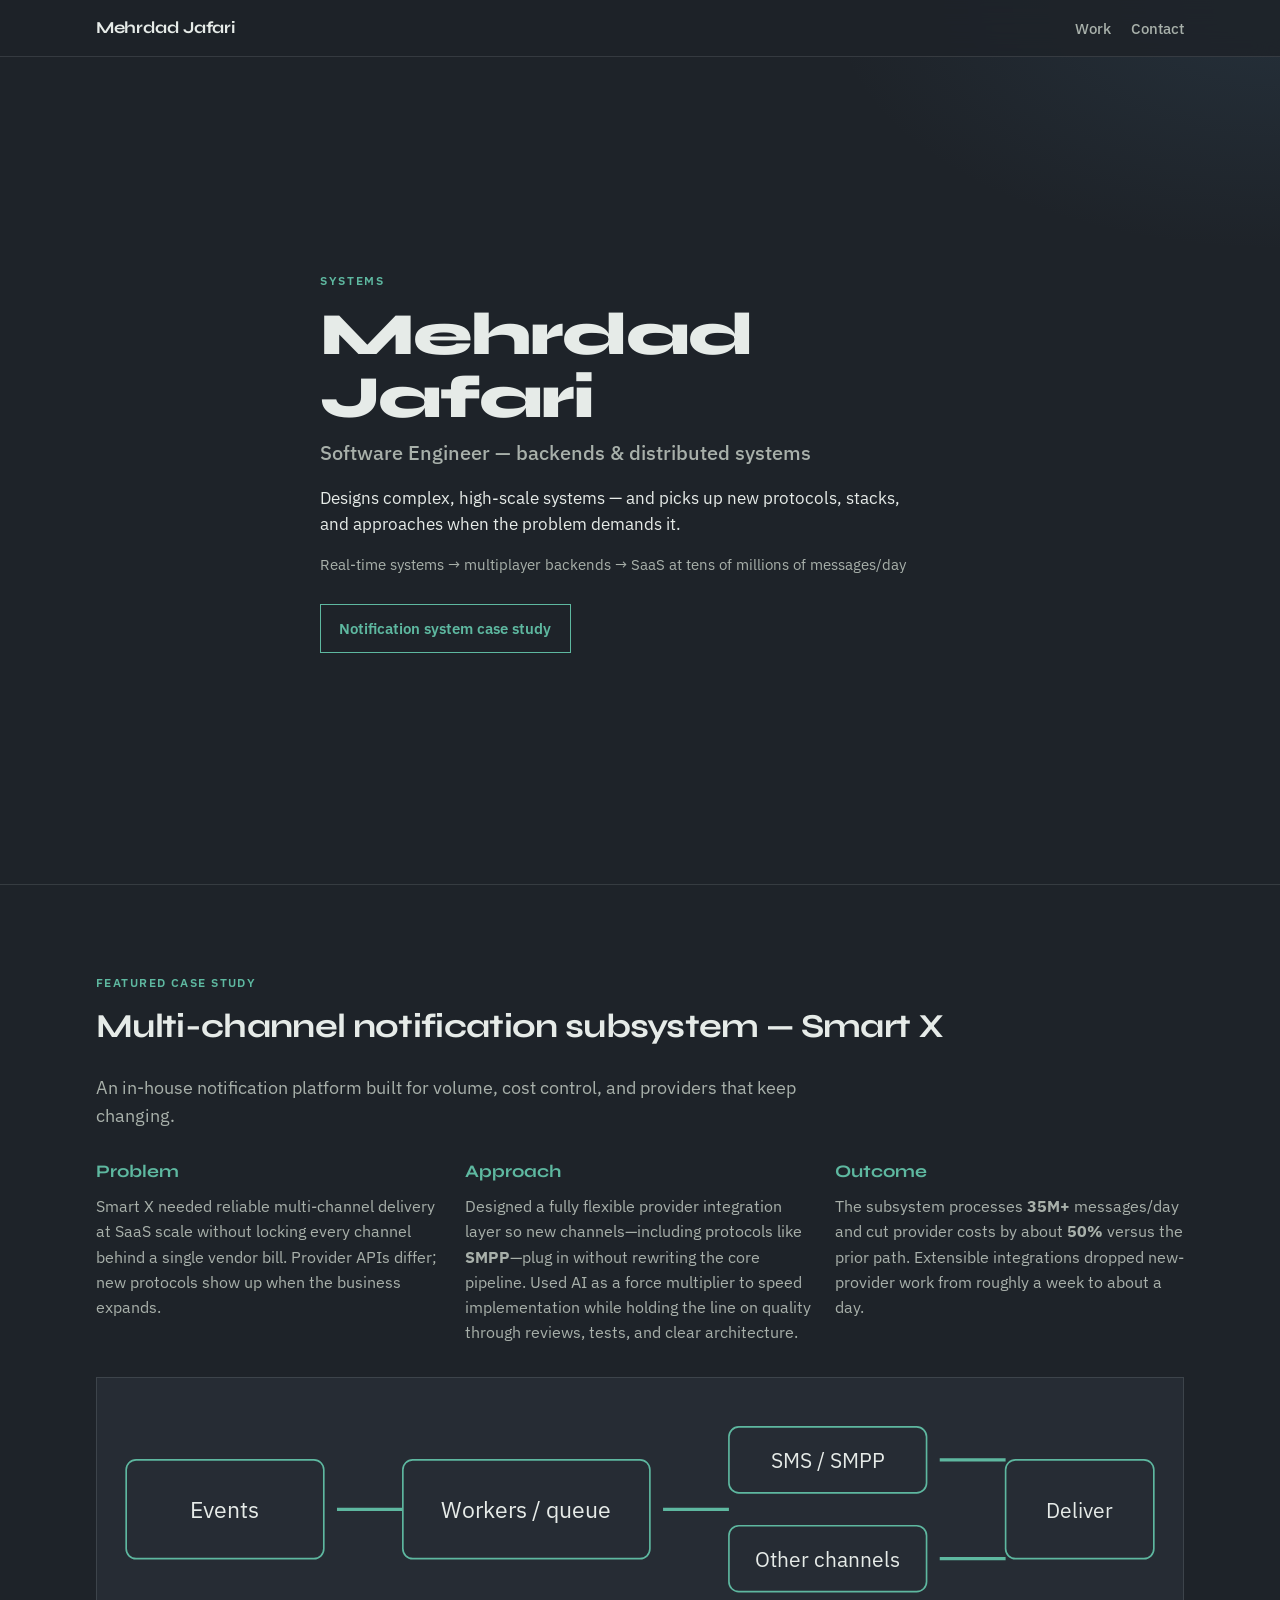
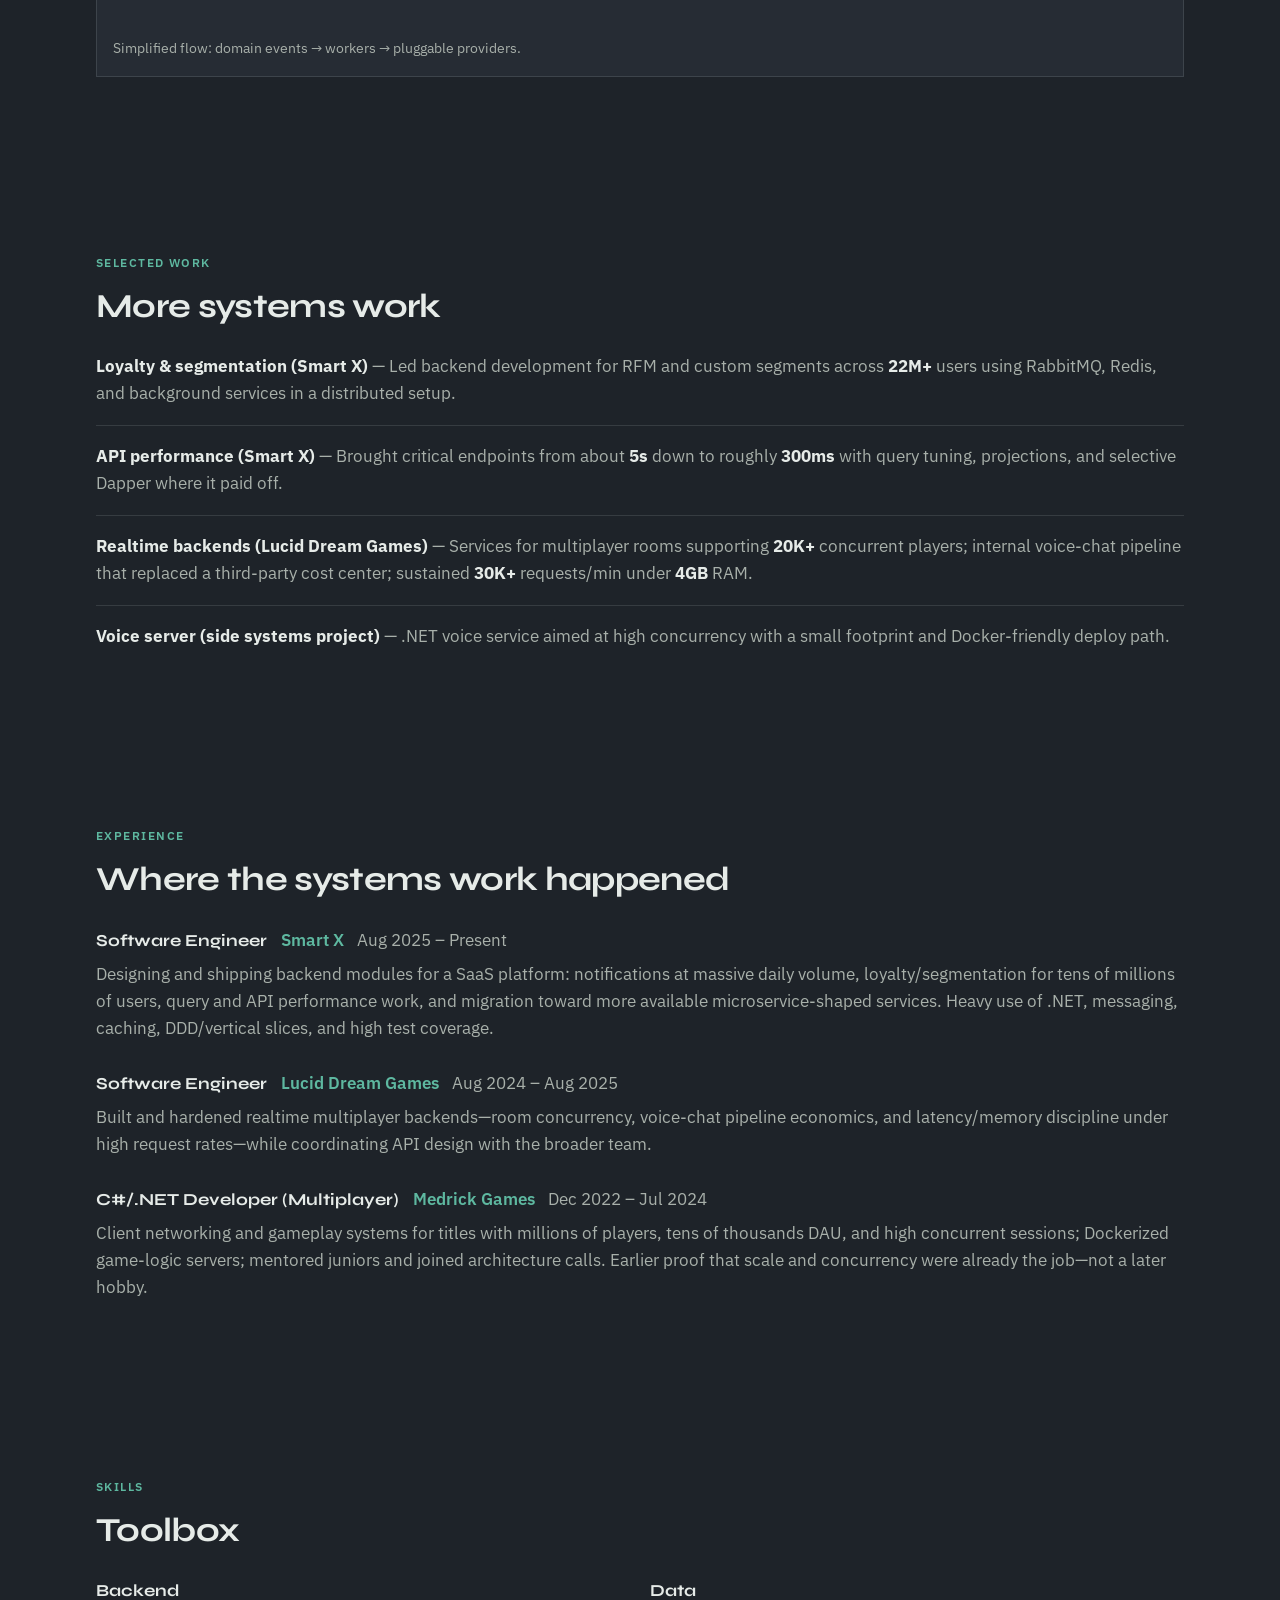
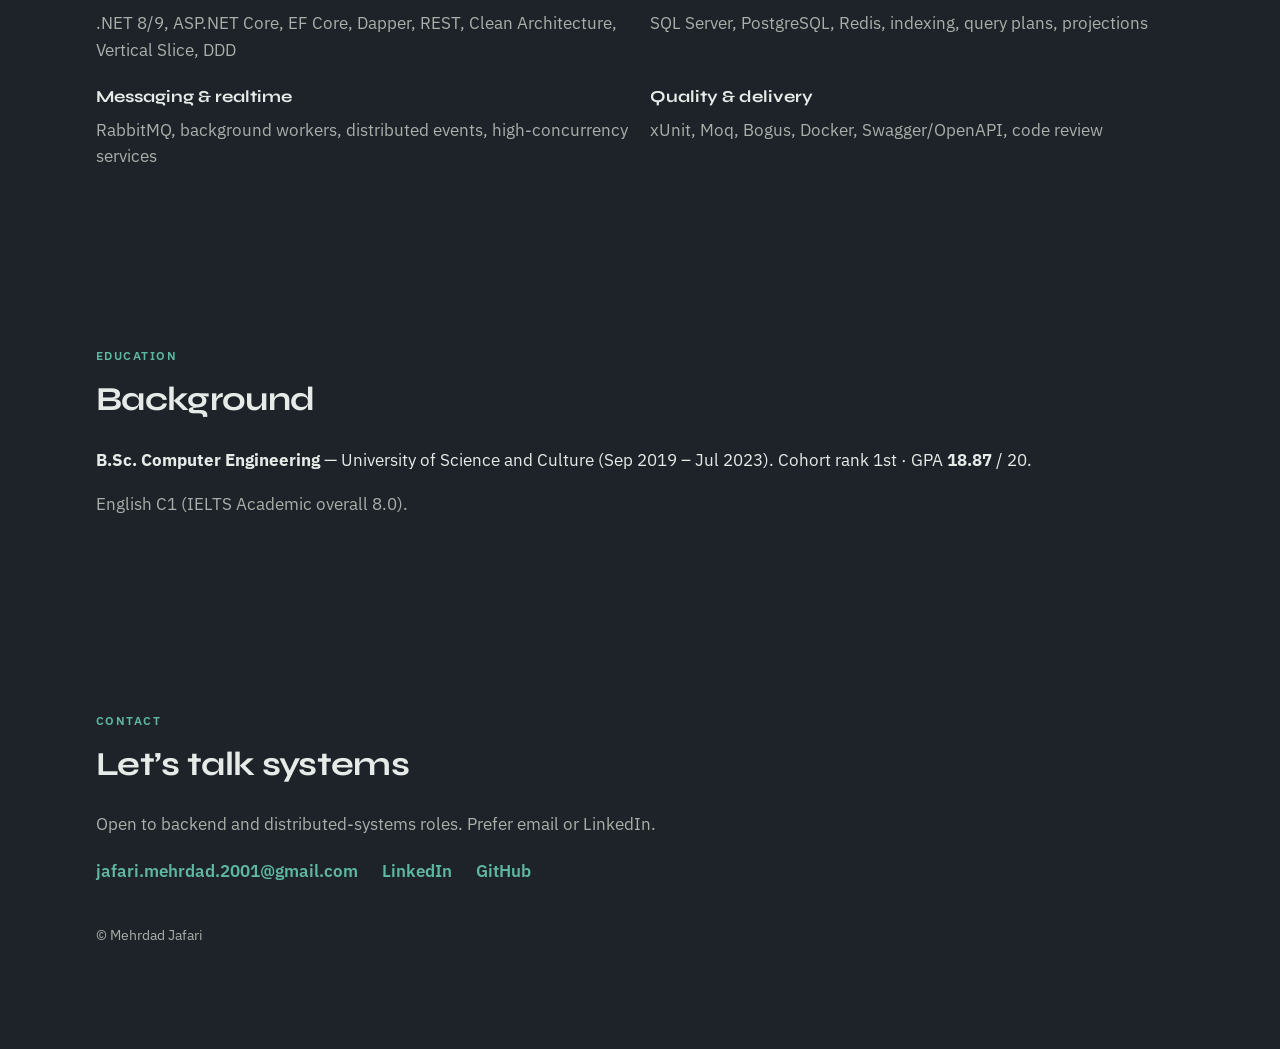
==== commit f125a404: "Replace game-portfolio Mashup site with systems/backend engineer portfolio. Center Smart X notificat" ====
--- a/index.html
+++ b/index.html
@@ -1,320 +1,214 @@
 <!DOCTYPE html>
 <html lang="en">
-
 <head>
   <meta charset="UTF-8">
-  <meta content="IE=edge" http-equiv="X-UA-Compatible">
-  <meta content="width=device-width,initial-scale=1" name="viewport">
-  <meta content="description" name="description">
-  <meta name="google" content="notranslate" />
-  <meta content="Mashup templates have been developped by Orson.io team" name="author">
-
-  <!-- Disable tap highlight on IE -->
-  <meta name="msapplication-tap-highlight" content="no">
-
-  <link rel="apple-touch-icon" sizes="180x180" href="./assets/apple-icon-180x180.png">
-  <!-- <link href="./assets/favicon.ico" rel="icon"> -->
-
-  <title>Main - Mehrdad Jafari</title>
-
-  <link href="./main.d8e0d294.css" rel="stylesheet">
+  <meta name="viewport" content="width=device-width, initial-scale=1">
+  <meta name="description" content="Mehrdad Jafari — software engineer for backends and distributed systems. Complex scale, new protocols, production systems.">
+  <meta name="author" content="Mehrdad Jafari">
+  <title>Mehrdad Jafari — Backend &amp; Distributed Systems Engineer</title>
+  <link rel="preconnect" href="https://fonts.googleapis.com">
+  <link rel="preconnect" href="https://fonts.gstatic.com" crossorigin>
+  <link href="https://fonts.googleapis.com/css2?family=IBM+Plex+Sans:wght@400;500;600&family=Syne:wght@600;700;800&display=swap" rel="stylesheet">
+  <link rel="stylesheet" href="./assets/css/portfolio.css">
 </head>
-
-<body class="">
-
-  <!-- Add your content of header -->
-  <div class="background-color-layer" style="background-image: url('assets/images/Me.jpg')"></div>
-  <main class="content-wrapper">
-    <header class="white-text-container section-container">
-      <div class="text-center">
-        <h1>Mehrdad Jafari</h1>
-        <p>Game Developer</p>
-        <p>
-          <!-- <a class="fa-icon fa-icon-2x" href="https://twitter.com/Mehrdad_Djafari" title="" target="_blank">
-            <i class="fa fa-twitter"></i>
-          </a> -->
-          <a class="fa-icon fa-icon-2x" href="https://www.linkedin.com/in/mehrdad-jafari-developer/" title=""
-            target="_blank">
-            <i class="fa fa-linkedin"></i>
-          </a>
-          <a class="fa-icon fa-icon-2x" href="https://t.me/MEHRDADsmj1" title="" target="_blank">
-            <i class="fa fa-telegram"></i>
-          </a>
-          <a class="fa-icon fa-icon-2x" href="https://github.com/MEHRDADsmj" title="" target="_blank">
-            <i class="fa fa-github"></i>
-          </a>
-          <a class="fa-icon fa-icon-2x" href="mailto:jafari.mehrdad.2001@gmail.com" title="" target="_blank">
-            <i class="fa fa-google"></i>
-          </a>
-        </p>
-      </div>
-    </header>
-
-
-
-    <!-- Add your site or app content here -->
-
-    <div class="container">
-      <div class="row">
-        <div class="col-xs-12">
-
-          <div class="card">
-            <div class="card-block">
-              <h2>About me</h2>
-              <div class="row">
-                <div class="col-md-4">
-                  <p><img src="./assets/images/Me.jpg" class="img-responsive" alt=""></p>
-                </div>
-                <div class="col-md-8">
-
-                  <p>
-                    <h3>Software Engineer | C#/.NET | C++ | Multiplayer Systems</h3>
-                    
-                    I'm a Software Engineer with 6+ years of experience in C#/.NET and C++, focusing on multiplayer gaming systems and
-                    backend optimization. My expertise lies in enhancing server performance, managing large-scale concurrent players, and
-                    optimizing game logic in both Unity and Unreal Engine. I’ve also led development teams, worked with Agile methodologies,
-                    and mentored developers. With a B.Sc. in Software Engineering, I’m passionate about building scalable, high-performance
-                    solutions.
-                  </p>
-                </div>
-              </div>
-            </div>
-          </div>
-
-          <div class="card">
-            <div class="card-block">
-              <h2>Top Projects</h2>
-              <div class="row">
-                <div class="col-md-4">
-                  <img src="./assets/images/mafia.webp" class="img-responsive" alt="">
-                  <h3 class="h5">Mafia Nights (Online)</h3>
-                  <a href="Pages/mafia.html" target="_blank">Click Me</a>
-                </div>
-                <div class="col-md-4">
-                  <img src="./assets/images/Pirate.png" class="img-responsive" alt="">
-                  <h3 class="h5">Project Pirate</h3>
-                  <a href="Pages/pirate.html" target="_blank">Click Me</a>
-                </div>
-                <div class="col-md-4">
-                  <img src="./assets/images/hero strike.jpg" class="img-responsive" alt="">
-                  <h3 class="h5">HeroStrike</h3>
-                  <a href="Pages/herostrike.html" target="_blank">Click Me</a>
-                </div>
-              </div>
-            </div>
-          </div>
-
-          <div class="card">
-            <div class="card-block">
-              <h2>Work Experience</h2>
-              <div class="work-experience">
-                <small class="date">Dec 2022 - Jul 2024</small>
-                <h3 class="h5 date-title">Unity developer - <a
-                    href="https://www.linkedin.com/company/%D9%85%D8%AF%D8%B1%DB%8C%DA%A9/about/"
-                    target="_blank">Medrick Game Studio</a>
-                  (a.k.a. <a href="https://www.linkedin.com/company/medrick-fze/about/" target="_blank">Medrick FZE</a>)
-                </h3>
-
-                <p>During my time at Medrick, I contributed to the development and maintenance of <a
-                    href="https://cafebazaar.ir/app/com.filimo.mafia?l=en" target="_blank">"Mafia Nights,"</a> a
-                  highly successful game on the Cafe Bazaar platform. Working alongside fellow programmers, designers,
-                  and stakeholders, I played a key role in charting a clear path for the project. My responsibilities
-                  included working on gameplay logics, networking, UI development, and writing well-structured code in
-                  an Agile environment.
-                </p>
-              </div>
-
-              <div class="work-experience">
-                <small class="date">May 2022 - Nov 2022</small>
-                <h3 class="h5 date-title">Unity developer - Free State Games</h3>
-
-                <p>As a gameplay programmer in Free State Games, I worked on hyper-casual games using Unity engine and
-                  C#. I improved the team's workflow
-                  and brought new methods to the team. On the project "HeroStrike", I improved the game's performance by
-                  about 4x so that even mobile devices
-                  from 2015 could run the game smoothly. Also had the responsibility to publish our game on the
-                  GooglePlay store and had tests run using the
-                  Voodoo publishing platform.</p>
-              </div>
-
-              <div class="work-experience">
-                <small class="date">Feb 2020 - Feb 2022</small>
-                <h3 class="h5 date-title">Unreal Engine developer - CyberSoul Studio</h3>
-
-                <p>At CyberSoul, I was working with a team of 5 people: 2 programmers (including me), 2 artists, and a
-                  designer. We worked on prototypes targetting PCs.
-                  My role was to implement systems such as inventory or procedural generation or combat. We had a
-                  Minecraft-like procedural generation system that
-                  performed at 120 fps with almost no stutters. I also designed a layered system for terrain generation
-                  that gave us the ability to have different
-                  layers of blocks, each with its unique properties.</p>
-              </div>
-            </div>
-          </div>
-
-
-          <div class="card">
-            <div class="card-block">
-              <h2>Education</h2>
-              <div class="row">
-                <div class="col-md-12">
-                  <div class="education-experience">
-                    <small class="date">2019 - 2023</small>
-                    <h3 class="h5 date-title">Bachelors - Software Engineering</h3>
-                    <p><a href="http://usc.ac.ir/en" target="_blank">University of Science and Culture</a><br>Score:
-                      18.87 / 20 (GPA: 3.90 / 4.00)<br>Summa Cum Laude</p>
-                  </div>
-                </div>
-              </div>
-            </div>
-          </div>
-
-          <div class="card">
-            <div class="card-block">
-              <h2>Language</h2>
-              <div class="row">
-                <div class="col-md-4">
-                  <div class="language-experience">
-                    <h3 class="h5">Persian: <small> Native or bilingual proficiency</small></h3>
-                  </div>
-                </div>
-                <div class="col-md-5">
-                  <div class="language-experience">
-                    <h3 class="h5">English: <small> Professional working proficiency</small></h3>
-                  </div>
-                </div>
-              </div>
-            </div>
-          </div>
-
-          <div class="card">
-            <div class="card-block">
-              <h2>Other Projects</h2>
-              <div id="carousel-example-generic" class="carousel slide" data-ride="carousel">
-
-
-                <!-- Wrapper for slides -->
-                <div class="carousel-inner" role="listbox">
-                  <div class="item active">
-                    <img src="./assets/images/voxelcraft.jpg" class="img-responsive" alt="...">
-                    <div class="carousel-caption">
-                      <h3 class="h5"><a href="Pages/voxelcraft.html" target="_blank">UEVoxelCraft - Click Me</a></h3>
-                    </div>
-                  </div>
-
-                  <div class="item">
-                    <img src="./assets/images/shed.jpg" class="img-responsive" alt="...">
-                    <div class="carousel-caption">
-                      <h3 class="h5"><a href="Pages/shed.html" target="_blank">ShEd - Click Me</a></h3>
-                    </div>
-                  </div>
-
-                  <div class="item">
-                    <img src="./assets/images/Bounce.jpg" class="img-responsive" alt="...">
-                    <div class="carousel-caption">
-                      <h3 class="h5"><a
-                          href="https://drive.google.com/file/d/1CkJ-rdijk919jtWR6wPJpFUI0IUco_CX/view?usp=sharing"
-                          target="_blank">Bounce - Click Me</a></h3>
-                    </div>
-                  </div>
-                </div>
-
-                <!-- Indicators -->
-                <ol class="carousel-indicators">
-                  <li data-target="#carousel-example-generic" data-slide-to="0" class="active"></li>
-                  <li data-target="#carousel-example-generic" data-slide-to="1"></li>
-                  <li data-target="#carousel-example-generic" data-slide-to="2"></li>
-                </ol>
-
-              </div>
-            </div>
-          </div>
-
-          <div class="card">
-            <div class="card-block">
-              <h2>Social Network</h2>
-              <div class="row">
-                <!-- <div class="col-md-4">
-                  <p class="social-buttons"><a href="https://twitter.com/Mehrdad_Djafari" title="" target="_blank"><span
-                        class="social-round-icon fa-icon"><i class="fa fa-twitter"></i></span>@Mehrdad_Djafari</a></p>
-                </div> -->
-                <div class="col-md-4">
-                  <p class="social-buttons"><a href="https://www.linkedin.com/in/mehrdad-jafari-developer/" title=""
-                      target="_blank"><span class="social-round-icon fa-icon"><i
-                          class="fa fa-linkedin"></i></span>Mehrdad Jafari</a></p>
-                </div>
-                <div class="col-md-4">
-                  <p class="social-buttons"><a href="https://github.com/MEHRDADsmj" title="" target="_blank"><span
-                        class="social-round-icon fa-icon"><i class="fa fa-github"></i></span>MEHRDADsmj1</a></p>
-                </div>
-                <div class="col-md-4">
-                  <p class="social-buttons"><a href="mailto:jafari.mehrdad.2001@gmail.com" title=""
-                      target="_blank"><span class="social-round-icon fa-icon"><i
-                          class="fa fa-google"></i></span>jafari.mehrdad.2001@gmail.com</a></p>
-                </div>
-              </div>
-            </div>
-          </div>
-
-          <!-- <div class="card">
-          <div class="card-block">
-            <h2>Contact</h2>
-            <form action="" class="reveal-content">
-              <div class="form-group">
-                <input type="email" class="form-control" id="email" placeholder="Email">
-              </div>
-              <div class="form-group">
-                <input type="text" class="form-control" id="subject" placeholder="Subject">
-              </div>
-              <div class="form-group">
-                <textarea class="form-control" rows="5" placeholder="Enter your message"></textarea>
-              </div>
-              <div class="form-group">
-                <button type="submit" class=" btn btn-primary">Send message</button>
-              </div> 
-            </form>
-          </div>
-        </div> -->
-
-        </div>
+<body>
+  <nav class="site-nav" aria-label="Primary">
+    <div class="wrap site-nav__inner">
+      <a class="site-nav__brand" href="#top">Mehrdad Jafari</a>
+      <div class="site-nav__links">
+        <a href="#work">Work</a>
+        <a href="#contact">Contact</a>
       </div>
     </div>
-
+  </nav>
+
+  <header id="top" data-section="hero" class="hero">
+    <div class="wrap hero__inner">
+      <p class="hero__eyebrow">Systems</p>
+      <h1 class="hero__name">Mehrdad Jafari</h1>
+      <p class="hero__role">Software Engineer — backends &amp; distributed systems</p>
+      <p class="hero__lede">
+        Designs complex, high-scale systems — and picks up new protocols, stacks, and approaches when the problem demands it.
+      </p>
+      <p class="hero__arc muted">
+        Real-time systems → multiplayer backends → SaaS at tens of millions of messages/day
+      </p>
+      <p class="hero__cta">
+        <a class="btn" href="#case-study">Notification system case study</a>
+      </p>
+    </div>
+  </header>
+
+  <main>
+    <section id="case-study" class="section wrap" aria-label="Notification case study">
+      <p class="section-kicker">Featured case study</p>
+      <h2>Multi-channel notification subsystem — Smart X</h2>
+      <p class="lede">
+        An in-house notification platform built for volume, cost control, and providers that keep changing.
+      </p>
+
+      <div class="case-grid">
+        <article class="case-block">
+          <h3>Problem</h3>
+          <p>
+            Smart X needed reliable multi-channel delivery at SaaS scale without locking every channel
+            behind a single vendor bill. Provider APIs differ; new protocols show up when the business expands.
+          </p>
+        </article>
+        <article class="case-block">
+          <h3>Approach</h3>
+          <p>
+            Designed a fully flexible provider integration layer so new channels—including protocols like
+            <strong>SMPP</strong>—plug in without rewriting the core pipeline. Used AI as a force multiplier
+            to speed implementation while holding the line on quality through reviews, tests, and clear architecture.
+          </p>
+        </article>
+        <article class="case-block">
+          <h3>Outcome</h3>
+          <p>
+            The subsystem processes <strong>35M+</strong> messages/day and cut provider costs by about
+            <strong>50%</strong> versus the prior path. Extensible integrations dropped new-provider work
+            from roughly a week to about a day.
+          </p>
+        </article>
+      </div>
+
+      <figure class="arch" aria-label="Simplified notification flow">
+        <svg viewBox="0 0 640 140" role="img" xmlns="http://www.w3.org/2000/svg">
+          <title>Events to workers to providers including SMPP</title>
+          <rect x="8" y="40" width="120" height="60" rx="6" fill="#262c34" stroke="#5eb8a0"/>
+          <text x="68" y="75" text-anchor="middle" fill="#e6ebe8" font-size="14" font-family="IBM Plex Sans, sans-serif">Events</text>
+          <path d="M136 70 H176" stroke="#5eb8a0" stroke-width="2"/>
+          <rect x="176" y="40" width="150" height="60" rx="6" fill="#262c34" stroke="#5eb8a0"/>
+          <text x="251" y="75" text-anchor="middle" fill="#e6ebe8" font-size="14" font-family="IBM Plex Sans, sans-serif">Workers / queue</text>
+          <path d="M334 70 H374" stroke="#5eb8a0" stroke-width="2"/>
+          <rect x="374" y="20" width="120" height="40" rx="6" fill="#262c34" stroke="#5eb8a0"/>
+          <text x="434" y="45" text-anchor="middle" fill="#e6ebe8" font-size="13" font-family="IBM Plex Sans, sans-serif">SMS / SMPP</text>
+          <rect x="374" y="80" width="120" height="40" rx="6" fill="#262c34" stroke="#5eb8a0"/>
+          <text x="434" y="105" text-anchor="middle" fill="#e6ebe8" font-size="13" font-family="IBM Plex Sans, sans-serif">Other channels</text>
+          <path d="M502 40 H542" stroke="#5eb8a0" stroke-width="2"/>
+          <path d="M502 100 H542" stroke="#5eb8a0" stroke-width="2"/>
+          <rect x="542" y="40" width="90" height="60" rx="6" fill="#262c34" stroke="#5eb8a0"/>
+          <text x="587" y="75" text-anchor="middle" fill="#e6ebe8" font-size="13" font-family="IBM Plex Sans, sans-serif">Deliver</text>
+        </svg>
+        <figcaption class="muted">Simplified flow: domain events → workers → pluggable providers.</figcaption>
+      </figure>
+    </section>
+
+    <section id="work" class="section wrap" aria-label="Work">
+      <p class="section-kicker">Selected work</p>
+      <h2>More systems work</h2>
+      <ul class="work-list">
+        <li>
+          <strong>Loyalty &amp; segmentation (Smart X)</strong> —
+          Led backend development for RFM and custom segments across
+          <strong>22M+</strong> users using RabbitMQ, Redis, and background services in a distributed setup.
+        </li>
+        <li>
+          <strong>API performance (Smart X)</strong> —
+          Brought critical endpoints from about <strong>5s</strong> down to roughly <strong>300ms</strong>
+          with query tuning, projections, and selective Dapper where it paid off.
+        </li>
+        <li>
+          <strong>Realtime backends (Lucid Dream Games)</strong> —
+          Services for multiplayer rooms supporting <strong>20K+</strong> concurrent players;
+          internal voice-chat pipeline that replaced a third-party cost center; sustained
+          <strong>30K+</strong> requests/min under <strong>4GB</strong> RAM.
+        </li>
+        <li>
+          <strong>Voice server (side systems project)</strong> —
+          .NET voice service aimed at high concurrency with a small footprint and Docker-friendly deploy path.
+        </li>
+      </ul>
+    </section>
+
+    <section id="experience" class="section wrap" aria-label="Experience">
+      <p class="section-kicker">Experience</p>
+      <h2>Where the systems work happened</h2>
+      <ol class="timeline">
+        <li>
+          <div class="timeline__meta">
+            <span class="timeline__role">Software Engineer</span>
+            <span class="timeline__org">Smart X</span>
+            <span class="timeline__dates muted">Aug 2025 – Present</span>
+          </div>
+          <p>
+            Designing and shipping backend modules for a SaaS platform: notifications at massive daily volume,
+            loyalty/segmentation for tens of millions of users, query and API performance work, and migration
+            toward more available microservice-shaped services. Heavy use of .NET, messaging, caching, DDD/vertical slices, and high test coverage.
+          </p>
+        </li>
+        <li>
+          <div class="timeline__meta">
+            <span class="timeline__role">Software Engineer</span>
+            <span class="timeline__org">Lucid Dream Games</span>
+            <span class="timeline__dates muted">Aug 2024 – Aug 2025</span>
+          </div>
+          <p>
+            Built and hardened realtime multiplayer backends—room concurrency, voice-chat pipeline economics,
+            and latency/memory discipline under high request rates—while coordinating API design with the broader team.
+          </p>
+        </li>
+        <li>
+          <div class="timeline__meta">
+            <span class="timeline__role">C#/.NET Developer (Multiplayer)</span>
+            <span class="timeline__org">Medrick Games</span>
+            <span class="timeline__dates muted">Dec 2022 – Jul 2024</span>
+          </div>
+          <p>
+            Client networking and gameplay systems for titles with millions of players, tens of thousands DAU,
+            and high concurrent sessions; Dockerized game-logic servers; mentored juniors and joined architecture calls.
+            Earlier proof that scale and concurrency were already the job—not a later hobby.
+          </p>
+        </li>
+      </ol>
+    </section>
+
+    <section id="skills" class="section wrap" aria-label="Skills">
+      <p class="section-kicker">Skills</p>
+      <h2>Toolbox</h2>
+      <div class="skill-groups">
+        <div>
+          <h3>Backend</h3>
+          <p class="muted">.NET 8/9, ASP.NET Core, EF Core, Dapper, REST, Clean Architecture, Vertical Slice, DDD</p>
+        </div>
+        <div>
+          <h3>Data</h3>
+          <p class="muted">SQL Server, PostgreSQL, Redis, indexing, query plans, projections</p>
+        </div>
+        <div>
+          <h3>Messaging &amp; realtime</h3>
+          <p class="muted">RabbitMQ, background workers, distributed events, high-concurrency services</p>
+        </div>
+        <div>
+          <h3>Quality &amp; delivery</h3>
+          <p class="muted">xUnit, Moq, Bogus, Docker, Swagger/OpenAPI, code review</p>
+        </div>
+      </div>
+    </section>
+
+    <section id="education" class="section wrap" aria-label="Education">
+      <p class="section-kicker">Education</p>
+      <h2>Background</h2>
+      <p>
+        <strong>B.Sc. Computer Engineering</strong> — University of Science and Culture (Sep 2019 – Jul 2023).
+        Cohort rank 1st · GPA <strong>18.87</strong> / 20.
+      </p>
+      <p class="muted">English C1 (IELTS Academic overall 8.0).</p>
+    </section>
+
+    <section id="contact" class="section wrap contact" aria-label="Contact">
+      <p class="section-kicker">Contact</p>
+      <h2>Let’s talk systems</h2>
+      <p class="muted">Open to backend and distributed-systems roles. Prefer email or LinkedIn.</p>
+      <ul class="contact-list">
+        <li><a href="mailto:jafari.mehrdad.2001@gmail.com">jafari.mehrdad.2001@gmail.com</a></li>
+        <li><a href="https://www.linkedin.com/in/mehrdad-jafari-developer/" rel="noopener noreferrer" target="_blank">LinkedIn</a></li>
+        <li><a href="https://github.com/MEHRDADsmj" rel="noopener noreferrer" target="_blank">GitHub</a></li>
+      </ul>
+      <p class="footer-note muted">© Mehrdad Jafari</p>
+    </section>
   </main>
-  <footer class="footer-container white-text-container text-center">
-    <div class="container">
-      <div class="row">
-        <div class="col-xs-12">
-          <p><img src="./assets/images/mashup-icon.svg" alt=""></p>
-
-          <p>©All right reserved. Design <a href="http://www.mashup-template.com/"
-              title="Create website with free html template">Mashup Template</a>/<a href="https://unsplash.com/"
-              title="Beautiful Free Images">Unsplash</a></p>
-        </div>
-      </div>
-    </div>
-  </footer>
-
-  <script>
-    document.addEventListener("DOMContentLoaded", function (event) {
-      scrollRevelation('.card');
-    });
-  </script>
-  <!-- Google Analytics: change UA-XXXXX-X to be your site's ID 
-
-<script>
-  (function (i, s, o, g, r, a, m) {
-    i['GoogleAnalyticsObject'] = r; i[r] = i[r] || function () {
-      (i[r].q = i[r].q || []).push(arguments)
-    }, i[r].l = 1 * new Date(); a = s.createElement(o),
-      m = s.getElementsByTagName(o)[0]; a.async = 1; a.src = g; m.parentNode.insertBefore(a, m)
-  })(window, document, 'script', '//www.google-analytics.com/analytics.js', 'ga');
-  ga('create', 'UA-XXXXX-X', 'auto');
-  ga('send', 'pageview');
-</script>
-
--->
-  <script type="text/javascript" src="./main.bc58148c.js"></script>
+  <script type="module" src="./assets/js/portfolio.js"></script>
 </body>
-
-</html>+</html>
--- a/assets/css/portfolio.css
+++ b/assets/css/portfolio.css
@@ -0,0 +1,370 @@
+:root {
+  --bg: #1e2329;
+  --bg-elevated: #262c34;
+  --text: #e6ebe8;
+  --text-muted: #a8b0aa;
+  --accent: #5eb8a0;
+  --accent-soft: rgba(94, 184, 160, 0.16);
+  --border: rgba(230, 235, 232, 0.12);
+  --font-display: "Syne", "Segoe UI", sans-serif;
+  --font-body: "IBM Plex Sans", "Segoe UI", sans-serif;
+  --space: clamp(1rem, 2.5vw, 2rem);
+  --max: 68rem;
+}
+
+*,
+*::before,
+*::after {
+  box-sizing: border-box;
+}
+
+html {
+  scroll-behavior: smooth;
+}
+
+body {
+  margin: 0;
+  min-height: 100vh;
+  background:
+    radial-gradient(1200px 600px at 10% -10%, rgba(94, 184, 160, 0.12), transparent 55%),
+    radial-gradient(900px 500px at 100% 0%, rgba(70, 110, 140, 0.18), transparent 50%),
+    var(--bg);
+  color: var(--text);
+  font-family: var(--font-body);
+  font-size: 1.05rem;
+  line-height: 1.6;
+}
+
+img {
+  max-width: 100%;
+  height: auto;
+}
+
+a {
+  color: var(--accent);
+}
+
+a:hover {
+  color: #7dcfba;
+}
+
+.wrap {
+  width: min(100% - 2 * var(--space), var(--max));
+  margin-inline: auto;
+}
+
+.section {
+  padding-block: clamp(3rem, 8vw, 5.5rem);
+  scroll-margin-top: 4.5rem;
+}
+
+#top {
+  scroll-margin-top: 4.5rem;
+}
+
+.section h2 {
+  font-family: var(--font-display);
+  font-size: clamp(1.6rem, 3vw, 2.1rem);
+  font-weight: 700;
+  letter-spacing: -0.02em;
+  margin: 0 0 1.25rem;
+}
+
+.muted {
+  color: var(--text-muted);
+}
+
+.site-nav {
+  position: sticky;
+  top: 0;
+  z-index: 20;
+  backdrop-filter: blur(12px);
+  background: rgba(30, 35, 41, 0.85);
+  border-bottom: 1px solid var(--border);
+}
+
+.site-nav__inner {
+  display: flex;
+  align-items: center;
+  justify-content: space-between;
+  gap: 1rem;
+  min-height: 3.5rem;
+}
+
+.site-nav__brand {
+  font-family: var(--font-display);
+  font-weight: 700;
+  color: var(--text);
+  text-decoration: none;
+  letter-spacing: -0.02em;
+}
+
+.site-nav__links {
+  display: flex;
+  gap: 1.25rem;
+}
+
+.site-nav__links a {
+  color: var(--text-muted);
+  text-decoration: none;
+  font-size: 0.95rem;
+  font-weight: 500;
+}
+
+.site-nav__links a:hover {
+  color: var(--accent);
+}
+
+.hero {
+  min-height: min(92vh, 52rem);
+  display: flex;
+  align-items: center;
+  padding-block: clamp(3rem, 10vh, 6rem);
+  border-bottom: 1px solid var(--border);
+}
+
+.hero__inner {
+  max-width: 40rem;
+}
+
+.hero__eyebrow {
+  margin: 0 0 0.75rem;
+  font-size: 0.75rem;
+  letter-spacing: 0.14em;
+  text-transform: uppercase;
+  color: var(--accent);
+  font-weight: 600;
+}
+
+.hero__name {
+  margin: 0 0 0.5rem;
+  font-family: var(--font-display);
+  font-size: clamp(2.4rem, 7vw, 3.75rem);
+  font-weight: 800;
+  letter-spacing: -0.03em;
+  line-height: 1.05;
+}
+
+.hero__role {
+  margin: 0 0 1rem;
+  font-size: clamp(1.05rem, 2.2vw, 1.25rem);
+  color: var(--text-muted);
+  font-weight: 500;
+}
+
+.hero__lede {
+  margin: 0 0 0.85rem;
+  max-width: 36em;
+}
+
+.hero__arc {
+  margin: 0 0 1.75rem;
+  font-size: 0.95rem;
+}
+
+.btn {
+  display: inline-block;
+  padding: 0.7rem 1.15rem;
+  border: 1px solid var(--accent);
+  color: var(--accent);
+  text-decoration: none;
+  font-weight: 600;
+  font-size: 0.95rem;
+  transition: background 160ms ease, color 160ms ease;
+}
+
+.btn:hover,
+.btn.is-hot {
+  background: var(--accent-soft);
+  color: #9fddcc;
+}
+
+@keyframes rise-in {
+  from {
+    opacity: 0;
+    transform: translateY(18px);
+  }
+  to {
+    opacity: 1;
+    transform: none;
+  }
+}
+
+.motion-ready [data-section="hero"].is-visible .hero__inner {
+  animation: rise-in 700ms ease both;
+}
+
+.motion-ready #case-study.is-visible {
+  animation: rise-in 650ms ease both;
+}
+
+@media (prefers-reduced-motion: reduce) {
+  .motion-ready [data-section="hero"].is-visible .hero__inner,
+  .motion-ready #case-study.is-visible {
+    animation: none;
+  }
+}
+
+.section-kicker {
+  margin: 0 0 0.5rem;
+  font-size: 0.75rem;
+  letter-spacing: 0.12em;
+  text-transform: uppercase;
+  color: var(--accent);
+  font-weight: 600;
+}
+
+.lede {
+  margin: 0 0 1.75rem;
+  max-width: 40em;
+  color: var(--text-muted);
+  font-size: 1.1rem;
+}
+
+.case-grid {
+  display: grid;
+  gap: 1.25rem;
+  margin-bottom: 2rem;
+}
+
+@media (min-width: 720px) {
+  .case-grid {
+    grid-template-columns: repeat(3, 1fr);
+  }
+}
+
+.case-block h3 {
+  margin: 0 0 0.5rem;
+  font-family: var(--font-display);
+  font-size: 1.1rem;
+  color: var(--accent);
+}
+
+.case-block p {
+  margin: 0;
+  color: var(--text-muted);
+  font-size: 0.98rem;
+}
+
+.arch {
+  margin: 0;
+  padding: 1rem;
+  background: var(--bg-elevated);
+  border: 1px solid var(--border);
+}
+
+.arch svg {
+  display: block;
+  width: 100%;
+  height: auto;
+}
+
+.arch figcaption {
+  margin-top: 0.75rem;
+  font-size: 0.9rem;
+}
+
+.work-list {
+  margin: 0;
+  padding: 0;
+  list-style: none;
+  display: grid;
+  gap: 1.1rem;
+}
+
+.work-list li {
+  padding-bottom: 1.1rem;
+  border-bottom: 1px solid var(--border);
+  color: var(--text-muted);
+}
+
+.work-list li:last-child {
+  border-bottom: 0;
+  padding-bottom: 0;
+}
+
+.work-list strong {
+  color: var(--text);
+}
+
+.timeline {
+  margin: 0;
+  padding: 0;
+  list-style: none;
+  display: grid;
+  gap: 1.75rem;
+}
+
+.timeline__meta {
+  display: flex;
+  flex-wrap: wrap;
+  gap: 0.35rem 0.85rem;
+  margin-bottom: 0.4rem;
+  align-items: baseline;
+}
+
+.timeline__role {
+  font-family: var(--font-display);
+  font-weight: 700;
+}
+
+.timeline__org {
+  color: var(--accent);
+  font-weight: 600;
+}
+
+.timeline p {
+  margin: 0;
+  color: var(--text-muted);
+}
+
+.skill-groups {
+  display: grid;
+  gap: 1.25rem;
+}
+
+@media (min-width: 700px) {
+  .skill-groups {
+    grid-template-columns: 1fr 1fr;
+  }
+}
+
+.skill-groups h3 {
+  margin: 0 0 0.35rem;
+  font-family: var(--font-display);
+  font-size: 1.05rem;
+}
+
+.skill-groups p {
+  margin: 0;
+}
+
+.contact-list {
+  list-style: none;
+  margin: 1.25rem 0 0;
+  padding: 0;
+  display: flex;
+  flex-wrap: wrap;
+  gap: 1rem 1.5rem;
+}
+
+.contact-list a {
+  font-weight: 600;
+  text-decoration: none;
+}
+
+.footer-note {
+  margin-top: 2.5rem;
+  font-size: 0.85rem;
+}
+
+@media (max-width: 400px) {
+  .site-nav__inner {
+    flex-wrap: wrap;
+    padding-block: 0.65rem;
+  }
+
+  .hero__name {
+    font-size: 2.1rem;
+  }
+}
